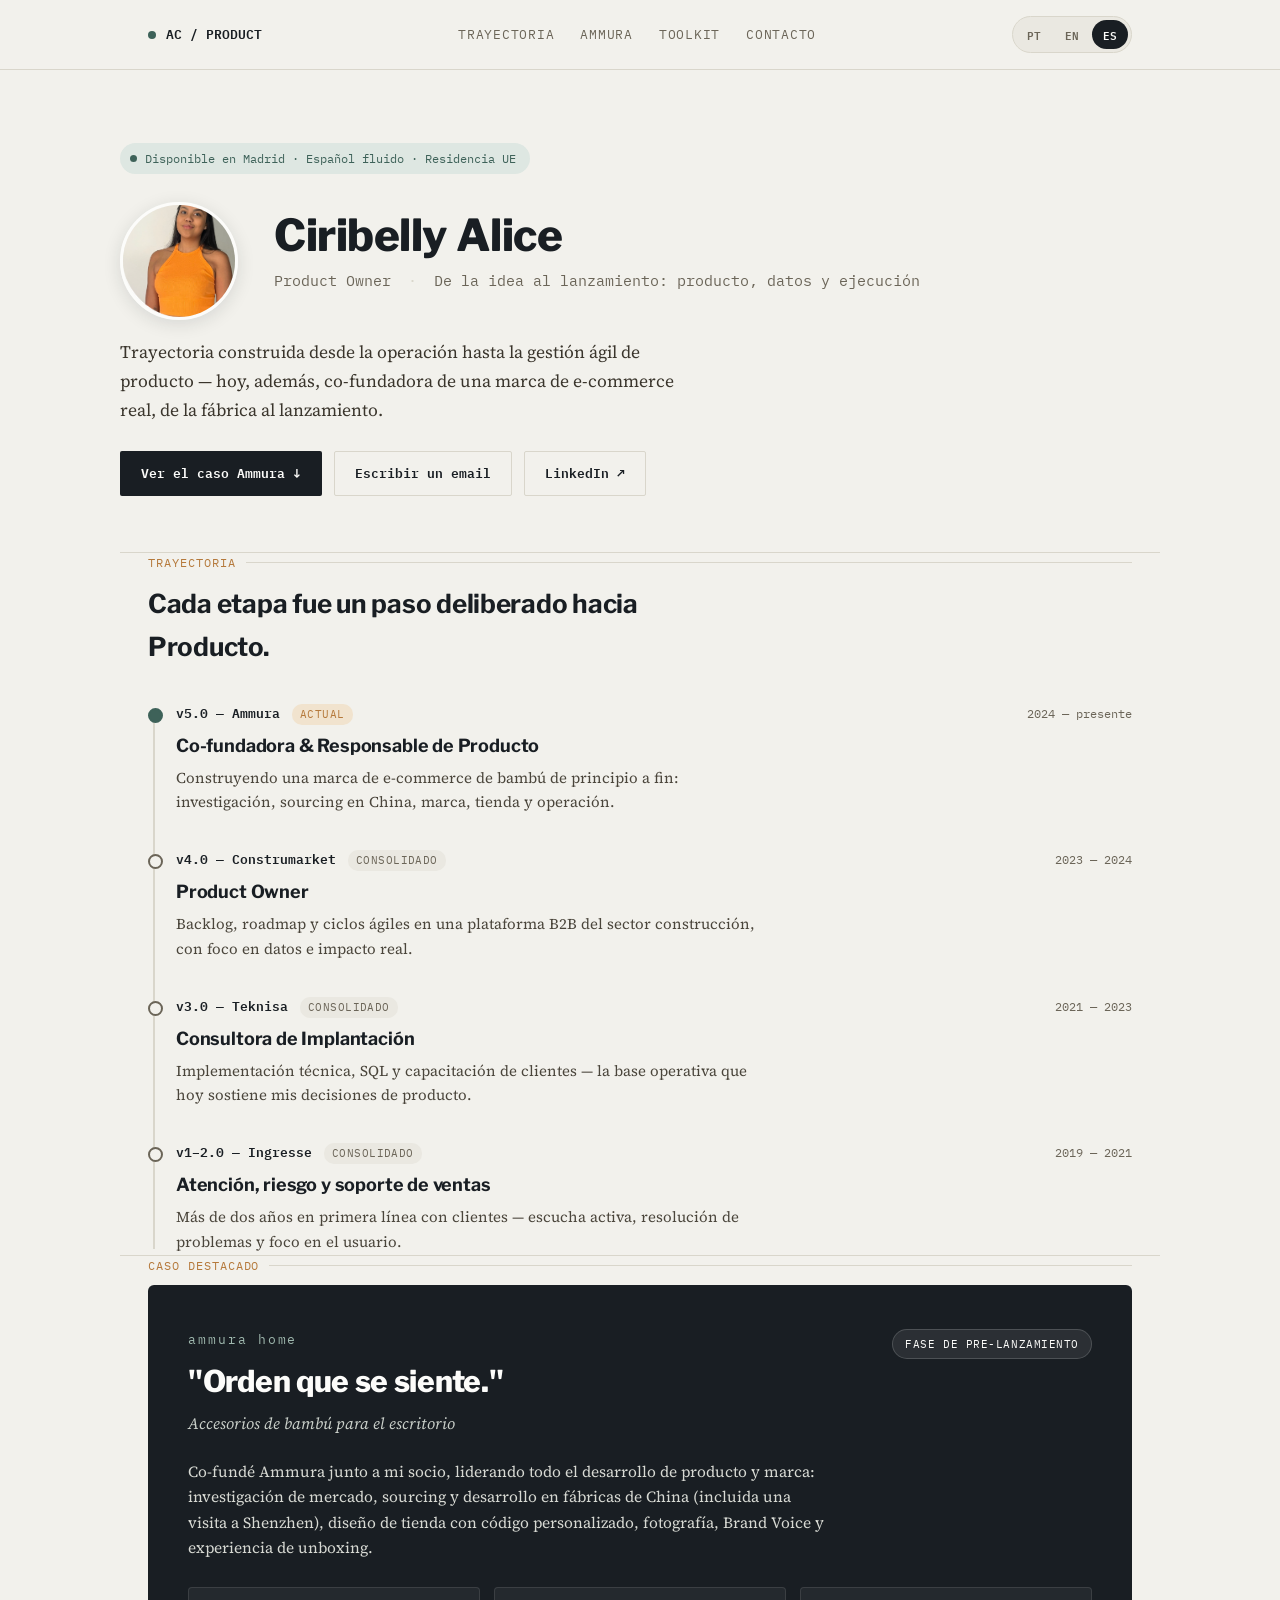
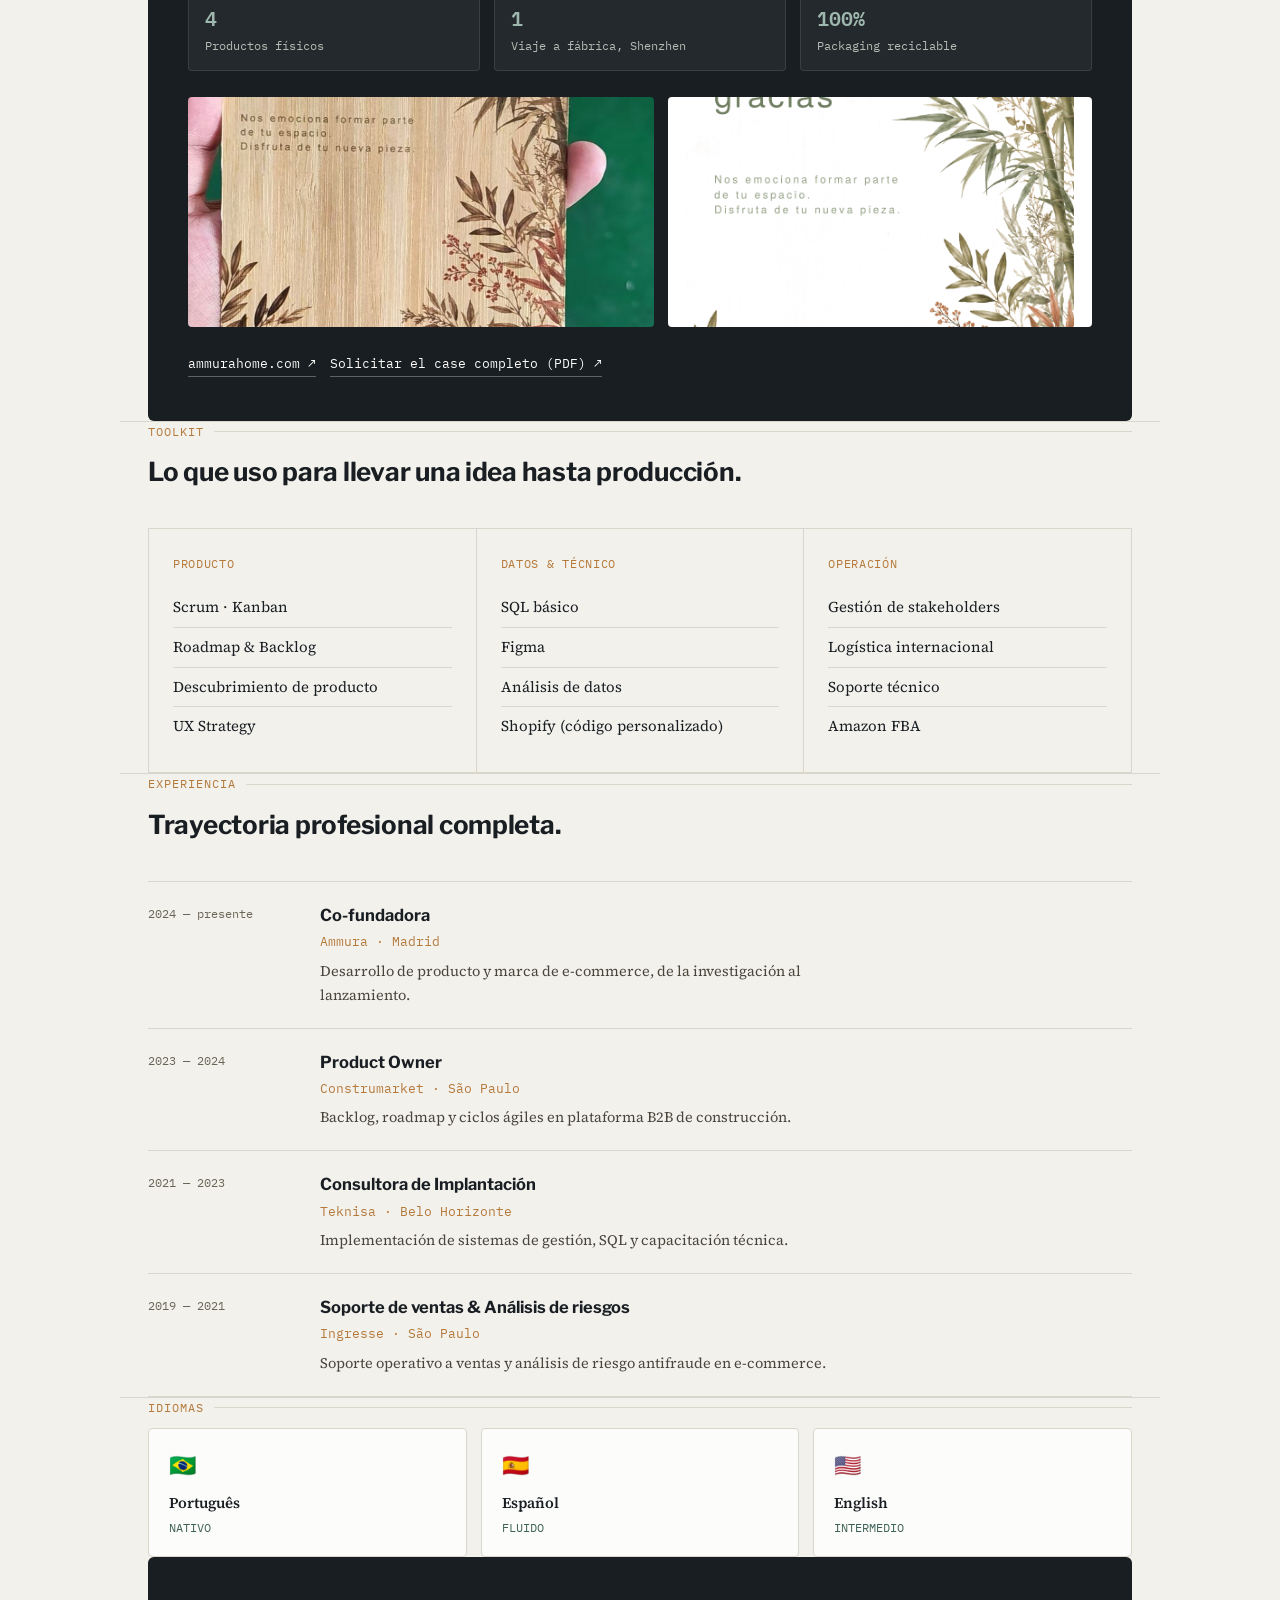
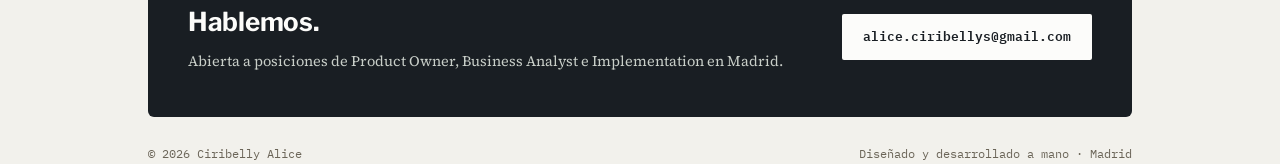
==== index.html @ f71bf77e "Add files via upload" ====
<!DOCTYPE html>
<html lang="pt">
<head>
<meta charset="UTF-8">
<meta name="viewport" content="width=device-width, initial-scale=1.0">
<title>Ciribelly Alice — Product</title>
<link rel="preconnect" href="https://fonts.googleapis.com">
<link href="https://fonts.googleapis.com/css2?family=Libre+Franklin:wght@400;500;600;700;800&family=Source+Serif+4:opsz,wght@8..60,400;8..60,500;8..60,600&family=IBM+Plex+Mono:wght@400;500;600&display=swap" rel="stylesheet">
<style>
  :root{
    --ink:#191E23;
    --paper:#F2F1EC;
    --paper-2:#EAE8E1;
    --line:#D9D6CB;
    --accent:#3E6259;
    --accent-light:#DEE7E2;
    --warm:#B5793B;
    --warm-light:#F1E3CE;
    --muted:#6B6558;
    --white:#FCFCFA;
    --radius:2px;
  }
  *{box-sizing:border-box;}
  html{scroll-behavior:smooth;}
  @media (prefers-reduced-motion: reduce){
    html{scroll-behavior:auto;}
    *{animation-duration:0.01ms !important; transition-duration:0.01ms !important;}
  }
  body{
    margin:0;
    background:var(--paper);
    color:var(--ink);
    font-family:'Source Serif 4', serif;
    font-size:17px;
    line-height:1.65;
    -webkit-font-smoothing:antialiased;
  }
  h1,h2,h3,.display{
    font-family:'Libre Franklin', sans-serif;
    letter-spacing:-0.01em;
    margin:0;
  }
  .mono{
    font-family:'IBM Plex Mono', monospace;
    letter-spacing:0.02em;
  }
  a{color:inherit;}
  :focus-visible{outline:2px solid var(--accent); outline-offset:3px;}
  .wrap{max-width:1040px; margin:0 auto; padding:0 28px;}
  @media (max-width:640px){ .wrap{padding:0 20px;} }

  /* ===== NAV ===== */
  nav{
    position:sticky; top:0; z-index:50;
    background:rgba(242,241,236,0.92);
    backdrop-filter:blur(6px);
    border-bottom:1px solid var(--line);
  }
  .nav-inner{
    display:flex; align-items:center; justify-content:space-between;
    padding:16px 28px; max-width:1040px; margin:0 auto;
  }
  .logo-mark{
    display:flex; align-items:center; gap:10px;
    font-family:'IBM Plex Mono'; font-size:13px; font-weight:600;
  }
  .logo-mark .dot{width:8px; height:8px; border-radius:50%; background:var(--accent);}
  .nav-links{display:flex; gap:26px; align-items:center;}
  .nav-links a{
    font-family:'IBM Plex Mono'; font-size:12.5px; text-decoration:none;
    color:var(--muted); text-transform:uppercase; letter-spacing:0.06em;
    padding:4px 0; border-bottom:1px solid transparent;
  }
  .nav-links a:hover{color:var(--ink); border-color:var(--accent);}
  .lang-switch{display:flex; gap:2px; background:var(--paper-2); border:1px solid var(--line); border-radius:20px; padding:3px;}
  .lang-switch button{
    font-family:'IBM Plex Mono'; font-size:11px; font-weight:600;
    border:none; background:transparent; color:var(--muted);
    padding:5px 11px; border-radius:16px; cursor:pointer;
  }
  .lang-switch button.active{background:var(--ink); color:var(--white);}
  .mobile-nav-toggle{display:none;}
  @media (max-width:760px){
    .nav-links{display:none;}
    .mobile-nav-toggle{display:block; background:none; border:none; font-family:'IBM Plex Mono'; font-size:12px;}
  }

  /* ===== HERO ===== */
  .hero{padding:72px 0 56px;}
  .status-bar{
    display:inline-flex; align-items:center; gap:8px;
    font-family:'IBM Plex Mono'; font-size:12px; color:var(--accent);
    background:var(--accent-light); border-radius:20px; padding:6px 14px 6px 10px;
    margin-bottom:28px;
  }
  .status-bar .pulse{
    width:7px; height:7px; border-radius:50%; background:var(--accent);
    box-shadow:0 0 0 0 rgba(62,98,89,0.5); animation:pulse 2s infinite;
  }
  @keyframes pulse{
    0%{box-shadow:0 0 0 0 rgba(62,98,89,0.4);}
    70%{box-shadow:0 0 0 8px rgba(62,98,89,0);}
    100%{box-shadow:0 0 0 0 rgba(62,98,89,0);}
  }
  .hero-grid{display:grid; grid-template-columns:auto 1fr; gap:36px; align-items:center;}
  @media (max-width:640px){ .hero-grid{grid-template-columns:1fr; text-align:left;} }
  .avatar{
    width:118px; height:118px; border-radius:50%; object-fit:cover;
    border:3px solid var(--white); box-shadow:0 4px 18px rgba(25,30,35,0.12);
  }
  .hero h1{font-size:44px; font-weight:800; line-height:1.05; margin-bottom:10px;}
  @media (max-width:640px){ .hero h1{font-size:34px;} }
  .hero .role{
    font-family:'IBM Plex Mono'; font-size:14.5px; color:var(--muted); margin-bottom:18px;
  }
  .hero .role .sep{color:var(--line); margin:0 8px;}
  .hero p.lede{max-width:560px; font-size:17.5px; color:#3a352c; margin-bottom:26px;}
  .cta-row{display:flex; gap:12px; flex-wrap:wrap;}
  .btn{
    font-family:'IBM Plex Mono'; font-size:13px; font-weight:600;
    padding:11px 20px; border-radius:2px; text-decoration:none;
    display:inline-flex; align-items:center; gap:8px; cursor:pointer; border:1px solid transparent;
  }
  .btn-primary{background:var(--ink); color:var(--white);}
  .btn-primary:hover{background:var(--accent);}
  .btn-ghost{border-color:var(--line); color:var(--ink); background:transparent;}
  .btn-ghost:hover{border-color:var(--ink);}

  /* ===== SECTION HEADERS ===== */
  section{padding:64px 0; border-top:1px solid var(--line);}
  .section-eyebrow{
    font-family:'IBM Plex Mono'; font-size:12px; color:var(--warm);
    text-transform:uppercase; letter-spacing:0.08em; margin-bottom:10px;
    display:flex; align-items:center; gap:10px;
  }
  .section-eyebrow::after{content:''; flex:1; height:1px; background:var(--line);}
  section h2{font-size:26px; font-weight:700; margin-bottom:34px; max-width:600px;}

  /* ===== JOURNEY / CHANGELOG ===== */
  .changelog{position:relative; padding-left:28px;}
  .changelog::before{
    content:''; position:absolute; left:5px; top:6px; bottom:6px; width:1.5px;
    background:linear-gradient(var(--line), var(--line));
  }
  .release{position:relative; padding-bottom:34px;}
  .release:last-child{padding-bottom:0;}
  .release::before{
    content:''; position:absolute; left:-28px; top:5px; width:11px; height:11px;
    border-radius:50%; background:var(--paper); border:2px solid var(--muted);
  }
  .release.is-current::before{border-color:var(--accent); background:var(--accent);}
  .release-top{display:flex; align-items:baseline; gap:12px; flex-wrap:wrap; margin-bottom:6px;}
  .version{font-family:'IBM Plex Mono'; font-weight:600; font-size:13px; color:var(--ink);}
  .tag{
    font-family:'IBM Plex Mono'; font-size:10.5px; text-transform:uppercase; letter-spacing:0.04em;
    padding:2px 8px; border-radius:10px; background:var(--paper-2); color:var(--muted);
  }
  .tag.now{background:var(--warm-light); color:var(--warm);}
  .release-date{font-family:'IBM Plex Mono'; font-size:11.5px; color:var(--muted); margin-left:auto;}
  .release h3{font-size:18px; font-weight:700; margin-bottom:5px;}
  .release p{font-size:15px; color:#4a453b; margin:0; max-width:600px;}

  /* ===== AMMURA FEATURE ===== */
  .ammura-card{
    background:var(--ink); color:var(--white); border-radius:6px; padding:44px 40px; position:relative; overflow:hidden;
  }
  @media (max-width:640px){ .ammura-card{padding:32px 22px;} }
  .ammura-top{display:flex; justify-content:space-between; align-items:flex-start; gap:20px; margin-bottom:22px; flex-wrap:wrap;}
  .ammura-wordmark{font-family:'IBM Plex Mono'; font-size:13px; letter-spacing:0.15em; text-transform:lowercase; color:#9FB8AE;}
  .ammura-card h3{font-size:30px; font-weight:800; margin:6px 0 4px;}
  .ammura-tagline{font-style:italic; font-family:'Source Serif 4'; color:#C9CFC9; font-size:16px;}
  .ammura-status{
    font-family:'IBM Plex Mono'; font-size:11px; text-transform:uppercase; letter-spacing:0.05em;
    background:rgba(255,255,255,0.08); border:1px solid rgba(255,255,255,0.16);
    padding:5px 12px; border-radius:16px; white-space:nowrap;
  }
  .ammura-body p{color:#D7D9D3; font-size:15.5px; max-width:640px;}
  .ammura-stats{display:grid; grid-template-columns:repeat(3,1fr); gap:14px; margin:26px 0;}
  @media (max-width:640px){ .ammura-stats{grid-template-columns:1fr 1fr;} }
  .ammura-stat{background:rgba(255,255,255,0.05); border:1px solid rgba(255,255,255,0.1); border-radius:4px; padding:14px 16px;}
  .ammura-stat .num{font-family:'IBM Plex Mono'; font-size:20px; font-weight:600; color:#9FB8AE;}
  .ammura-stat .label{font-size:11.5px; color:#B7BAB2; margin-top:2px; font-family:'IBM Plex Mono';}
  .ammura-media{display:grid; grid-template-columns:1.1fr 1fr; gap:14px; margin:26px 0;}
  @media (max-width:640px){ .ammura-media{grid-template-columns:1fr;} }
  .ammura-media img{width:100%; height:100%; object-fit:cover; border-radius:4px; display:block; max-height:230px;}
  .ammura-links{display:flex; gap:14px; flex-wrap:wrap; margin-top:8px;}
  .ammura-links a{
    font-family:'IBM Plex Mono'; font-size:12.5px; color:var(--white); text-decoration:none;
    border-bottom:1px solid rgba(255,255,255,0.3); padding-bottom:2px;
  }
  .ammura-links a:hover{border-color:var(--white);}

  /* ===== TOOLKIT ===== */
  .toolkit-grid{display:grid; grid-template-columns:repeat(3,1fr); gap:1px; background:var(--line); border:1px solid var(--line);}
  @media (max-width:760px){ .toolkit-grid{grid-template-columns:1fr;} }
  .toolkit-col{background:var(--paper); padding:26px 24px;}
  .toolkit-col .cat{font-family:'IBM Plex Mono'; font-size:11.5px; color:var(--warm); text-transform:uppercase; letter-spacing:0.06em; margin-bottom:14px;}
  .toolkit-col ul{list-style:none; padding:0; margin:0;}
  .toolkit-col li{font-size:15px; padding:7px 0; border-top:1px solid var(--line);}
  .toolkit-col li:first-child{border-top:none;}

  /* ===== LANGUAGES ===== */
  .lang-grid{display:flex; gap:14px; flex-wrap:wrap;}
  .lang-item{
    flex:1; min-width:150px; background:var(--white); border:1px solid var(--line); border-radius:4px; padding:18px 20px;
  }
  .lang-item .flag{font-size:22px; margin-bottom:8px;}
  .lang-item .name{font-weight:600; font-size:15px;}
  .lang-item .level{font-family:'IBM Plex Mono'; font-size:11.5px; color:var(--accent); text-transform:uppercase; margin-top:3px;}

  /* ===== EXPERIENCE ===== */
  .exp-item{padding:20px 0; border-top:1px solid var(--line); display:grid; grid-template-columns:150px 1fr; gap:22px;}
  @media (max-width:640px){ .exp-item{grid-template-columns:1fr; gap:6px;} }
  .exp-item:last-child{border-bottom:1px solid var(--line);}
  .exp-date{font-family:'IBM Plex Mono'; font-size:12px; color:var(--muted); padding-top:2px;}
  .exp-role{font-weight:700; font-size:16.5px; margin-bottom:2px; font-family:'Libre Franklin';}
  .exp-company{font-family:'IBM Plex Mono'; font-size:12.5px; color:var(--warm); margin-bottom:8px;}
  .exp-desc{font-size:14.5px; color:#4a453b; max-width:560px;}

  /* ===== CONTACT / FOOTER ===== */
  footer{padding:60px 0 40px;}
  .contact-box{
    background:var(--ink); color:var(--white); border-radius:6px; padding:44px 40px;
    display:flex; justify-content:space-between; align-items:center; gap:24px; flex-wrap:wrap;
  }
  .contact-box h2{color:var(--white); font-size:26px; margin-bottom:6px;}
  .contact-box p{color:#C9CFC9; font-size:14.5px; margin:0;}
  .footer-bottom{
    display:flex; justify-content:space-between; margin-top:28px; flex-wrap:wrap; gap:10px;
    font-family:'IBM Plex Mono'; font-size:11.5px; color:var(--muted);
  }

  [data-lang-content]{display:none;}
  [data-lang-content].active{display:block;}
  span[data-lang-content].active{display:inline;}
</style>
</head>
<body>

<nav>
  <div class="nav-inner">
    <div class="logo-mark"><span class="dot"></span> AC / PRODUCT</div>
    <div class="nav-links">
      <a href="#journey" data-lang-content-group data-key="nav_journey">Trayectoria</a>
      <a href="#ammura" data-lang-content-group data-key="nav_ammura">Ammura</a>
      <a href="#toolkit" data-lang-content-group data-key="nav_toolkit">Toolkit</a>
      <a href="#contact" data-lang-content-group data-key="nav_contact">Contacto</a>
    </div>
    <div class="lang-switch">
      <button data-lang="pt">PT</button>
      <button data-lang="en">EN</button>
      <button data-lang="es" class="active">ES</button>
    </div>
  </div>
</nav>

<header class="hero wrap">
  <div class="status-bar"><span class="pulse"></span> <span data-lang-content-group data-key="status">Disponible en Madrid · Español fluido · Residencia UE</span></div>
  <div class="hero-grid">
    <img class="avatar" src="assets/avatar.png" alt="Ciribelly Alice">
    <div>
      <h1>Ciribelly Alice</h1>
      <div class="role">
        <span data-lang-content-group data-key="role">Product Owner</span>
        <span class="sep">·</span>
        <span data-lang-content-group data-key="role2">De la idea al lanzamiento: producto, datos y ejecución</span>
      </div>
    </div>
  </div>
  <p class="lede" data-lang-content-group data-key="lede">
    Trayectoria construida desde la operación hasta la gestión ágil de producto — hoy, además, co-fundadora de una marca de e-commerce real, de la fábrica al lanzamiento.
  </p>
  <div class="cta-row">
    <a href="#ammura" class="btn btn-primary" data-lang-content-group data-key="cta1">Ver el caso Ammura ↓</a>
    <a href="mailto:alice.ciribellys@gmail.com" class="btn btn-ghost" data-lang-content-group data-key="cta2">Escribir un email</a>
    <a href="https://www.linkedin.com/in/ciribelly-alice/" target="_blank" class="btn btn-ghost">LinkedIn ↗</a>
  </div>
</header>

<section id="journey" class="wrap">
  <div class="section-eyebrow" data-lang-content-group data-key="ev_journey">Trayectoria</div>
  <h2 data-lang-content-group data-key="journey_h2">Cada etapa fue un paso deliberado hacia Producto.</h2>

  <div class="changelog">

    <div class="release is-current">
      <div class="release-top">
        <span class="version">v5.0 — Ammura</span>
        <span class="tag now" data-lang-content-group data-key="tag_now">Actual</span>
        <span class="release-date">2024 — <span data-lang-content-group data-key="present">presente</span></span>
      </div>
      <h3 data-lang-content-group data-key="j5_title">Co-fundadora &amp; Responsable de Producto</h3>
      <p data-lang-content-group data-key="j5_desc">Construyendo una marca de e-commerce de bambú de principio a fin: investigación, sourcing en China, marca, tienda y operación.</p>
    </div>

    <div class="release">
      <div class="release-top">
        <span class="version">v4.0 — Construmarket</span>
        <span class="tag" data-lang-content-group data-key="tag_shipped">Consolidado</span>
        <span class="release-date">2023 — 2024</span>
      </div>
      <h3 data-lang-content-group data-key="j4_title">Product Owner</h3>
      <p data-lang-content-group data-key="j4_desc">Backlog, roadmap y ciclos ágiles en una plataforma B2B del sector construcción, con foco en datos e impacto real.</p>
    </div>

    <div class="release">
      <div class="release-top">
        <span class="version">v3.0 — Teknisa</span>
        <span class="tag" data-lang-content-group data-key="tag_shipped">Consolidado</span>
        <span class="release-date">2021 — 2023</span>
      </div>
      <h3 data-lang-content-group data-key="j3_title">Consultora de Implantación</h3>
      <p data-lang-content-group data-key="j3_desc">Implementación técnica, SQL y capacitación de clientes — la base operativa que hoy sostiene mis decisiones de producto.</p>
    </div>

    <div class="release">
      <div class="release-top">
        <span class="version">v1–2.0 — Ingresse</span>
        <span class="tag" data-lang-content-group data-key="tag_shipped">Consolidado</span>
        <span class="release-date">2019 — 2021</span>
      </div>
      <h3 data-lang-content-group data-key="j1_title">Atención, riesgo y soporte de ventas</h3>
      <p data-lang-content-group data-key="j1_desc">Más de dos años en primera línea con clientes — escucha activa, resolución de problemas y foco en el usuario.</p>
    </div>

  </div>
</section>

<section id="ammura" class="wrap">
  <div class="section-eyebrow" data-lang-content-group data-key="ev_case">Caso destacado</div>
  <div class="ammura-card">
    <div class="ammura-top">
      <div>
        <div class="ammura-wordmark">ammura home</div>
        <h3>"Orden que se siente."</h3>
        <div class="ammura-tagline" data-lang-content-group data-key="am_tagline">Accesorios de bambú para el escritorio</div>
      </div>
      <div class="ammura-status" data-lang-content-group data-key="am_status">Fase de pre-lanzamiento</div>
    </div>
    <div class="ammura-body">
      <p data-lang-content-group data-key="am_p1">Co-fundé Ammura junto a mi socio, liderando todo el desarrollo de producto y marca: investigación de mercado, sourcing y desarrollo en fábricas de China (incluida una visita a Shenzhen), diseño de tienda con código personalizado, fotografía, Brand Voice y experiencia de unboxing.</p>
    </div>
    <div class="ammura-stats">
      <div class="ammura-stat"><div class="num">4</div><div class="label" data-lang-content-group data-key="am_stat1">Productos físicos</div></div>
      <div class="ammura-stat"><div class="num">1</div><div class="label" data-lang-content-group data-key="am_stat2">Viaje a fábrica, Shenzhen</div></div>
      <div class="ammura-stat"><div class="num">100%</div><div class="label" data-lang-content-group data-key="am_stat3">Packaging reciclable</div></div>
    </div>
    <div class="ammura-media">
      <img src="assets/cartao-mao.png" alt="Cartón de agradecimiento Ammura en producción">
      <img src="assets/cartao-1.png" alt="Diseño del cartón de agradecimiento Ammura">
    </div>
    <div class="ammura-links">
      <a href="https://ammurahome.com" target="_blank" data-lang-content-group data-key="am_link1">ammurahome.com ↗</a>
      <a href="#contact" data-lang-content-group data-key="am_link2">Solicitar el case completo (PDF) ↗</a>
    </div>
  </div>
</section>

<section id="toolkit" class="wrap">
  <div class="section-eyebrow" data-lang-content-group data-key="ev_toolkit">Toolkit</div>
  <h2 data-lang-content-group data-key="toolkit_h2">Lo que uso para llevar una idea hasta producción.</h2>
  <div class="toolkit-grid">
    <div class="toolkit-col">
      <div class="cat" data-lang-content-group data-key="tk_cat1">Producto</div>
      <ul>
        <li>Scrum · Kanban</li>
        <li data-lang-content-group data-key="tk1_2">Roadmap &amp; Backlog</li>
        <li data-lang-content-group data-key="tk1_3">Descubrimiento de producto</li>
        <li>UX Strategy</li>
      </ul>
    </div>
    <div class="toolkit-col">
      <div class="cat" data-lang-content-group data-key="tk_cat2">Datos &amp; Técnico</div>
      <ul>
        <li>SQL básico</li>
        <li>Figma</li>
        <li data-lang-content-group data-key="tk2_2">Análisis de datos</li>
        <li>Shopify (código personalizado)</li>
      </ul>
    </div>
    <div class="toolkit-col">
      <div class="cat" data-lang-content-group data-key="tk_cat3">Operación</div>
      <ul>
        <li data-lang-content-group data-key="tk3_1">Gestión de stakeholders</li>
        <li data-lang-content-group data-key="tk3_2">Logística internacional</li>
        <li data-lang-content-group data-key="tk3_3">Soporte técnico</li>
        <li>Amazon FBA</li>
      </ul>
    </div>
  </div>
</section>

<section id="experience" class="wrap">
  <div class="section-eyebrow" data-lang-content-group data-key="ev_exp">Experiencia</div>
  <h2 data-lang-content-group data-key="exp_h2">Trayectoria profesional completa.</h2>

  <div class="exp-item">
    <div class="exp-date">2024 — <span data-lang-content-group data-key="present2">presente</span></div>
    <div>
      <div class="exp-role" data-lang-content-group data-key="e1_role">Co-fundadora</div>
      <div class="exp-company">Ammura · Madrid</div>
      <div class="exp-desc" data-lang-content-group data-key="e1_desc">Desarrollo de producto y marca de e-commerce, de la investigación al lanzamiento.</div>
    </div>
  </div>
  <div class="exp-item">
    <div class="exp-date">2023 — 2024</div>
    <div>
      <div class="exp-role">Product Owner</div>
      <div class="exp-company">Construmarket · São Paulo</div>
      <div class="exp-desc" data-lang-content-group data-key="e2_desc">Backlog, roadmap y ciclos ágiles en plataforma B2B de construcción.</div>
    </div>
  </div>
  <div class="exp-item">
    <div class="exp-date">2021 — 2023</div>
    <div>
      <div class="exp-role" data-lang-content-group data-key="e3_role">Consultora de Implantación</div>
      <div class="exp-company">Teknisa · Belo Horizonte</div>
      <div class="exp-desc" data-lang-content-group data-key="e3_desc">Implementación de sistemas de gestión, SQL y capacitación técnica.</div>
    </div>
  </div>
  <div class="exp-item">
    <div class="exp-date">2019 — 2021</div>
    <div>
      <div class="exp-role" data-lang-content-group data-key="e4_role">Soporte de ventas &amp; Análisis de riesgos</div>
      <div class="exp-company">Ingresse · São Paulo</div>
      <div class="exp-desc" data-lang-content-group data-key="e4_desc">Soporte operativo a ventas y análisis de riesgo antifraude en e-commerce.</div>
    </div>
  </div>
</section>

<section id="languages" class="wrap">
  <div class="section-eyebrow" data-lang-content-group data-key="ev_lang">Idiomas</div>
  <div class="lang-grid">
    <div class="lang-item">
      <div class="flag">🇧🇷</div>
      <div class="name">Português</div>
      <div class="level" data-lang-content-group data-key="lv_native">Nativo</div>
    </div>
    <div class="lang-item">
      <div class="flag">🇪🇸</div>
      <div class="name">Español</div>
      <div class="level" data-lang-content-group data-key="lv_fluent">Fluido</div>
    </div>
    <div class="lang-item">
      <div class="flag">🇺🇸</div>
      <div class="name">English</div>
      <div class="level" data-lang-content-group data-key="lv_inter">Intermedio</div>
    </div>
  </div>
</section>

<footer class="wrap" id="contact">
  <div class="contact-box">
    <div>
      <h2 data-lang-content-group data-key="contact_h2">Hablemos.</h2>
      <p data-lang-content-group data-key="contact_p">Abierta a posiciones de Product Owner, Business Analyst e Implementation en Madrid.</p>
    </div>
    <a href="mailto:alice.ciribellys@gmail.com" class="btn btn-primary" style="background:var(--white); color:var(--ink);">alice.ciribellys@gmail.com</a>
  </div>
  <div class="footer-bottom">
    <span>© 2026 Ciribelly Alice</span>
    <span data-lang-content-group data-key="footer_made">Diseñado y desarrollado a mano · Madrid</span>
  </div>
</footer>

<script>
const dict = {
  es: {
    nav_journey:"Trayectoria", nav_ammura:"Ammura", nav_toolkit:"Toolkit", nav_contact:"Contacto",
    status:"Disponible en Madrid · Español fluido · Residencia UE",
    role:"Product Owner", role2:"De la idea al lanzamiento: producto, datos y ejecución",
    lede:"Trayectoria construida desde la operación hasta la gestión ágil de producto — hoy, además, co-fundadora de una marca de e-commerce real, de la fábrica al lanzamiento.",
    cta1:"Ver el caso Ammura ↓", cta2:"Escribir un email",
    ev_journey:"Trayectoria", journey_h2:"Cada etapa fue un paso deliberado hacia Producto.",
    tag_now:"Actual", tag_shipped:"Consolidado", present:"presente", present2:"presente",
    j5_title:"Co-fundadora & Responsable de Producto", j5_desc:"Construyendo una marca de e-commerce de bambú de principio a fin: investigación, sourcing en China, marca, tienda y operación.",
    j4_title:"Product Owner", j4_desc:"Backlog, roadmap y ciclos ágiles en una plataforma B2B del sector construcción, con foco en datos e impacto real.",
    j3_title:"Consultora de Implantación", j3_desc:"Implementación técnica, SQL y capacitación de clientes — la base operativa que hoy sostiene mis decisiones de producto.",
    j1_title:"Atención, riesgo y soporte de ventas", j1_desc:"Más de dos años en primera línea con clientes — escucha activa, resolución de problemas y foco en el usuario.",
    ev_case:"Caso destacado", am_tagline:"Accesorios de bambú para el escritorio", am_status:"Fase de pre-lanzamiento",
    am_p1:"Co-fundé Ammura junto a mi socio, liderando todo el desarrollo de producto y marca: investigación de mercado, sourcing y desarrollo en fábricas de China (incluida una visita a Shenzhen), diseño de tienda con código personalizado, fotografía, Brand Voice y experiencia de unboxing.",
    am_stat1:"Productos físicos", am_stat2:"Viaje a fábrica, Shenzhen", am_stat3:"Packaging reciclable",
    am_link1:"ammurahome.com ↗", am_link2:"Solicitar el case completo (PDF) ↗",
    ev_toolkit:"Toolkit", toolkit_h2:"Lo que uso para llevar una idea hasta producción.",
    tk_cat1:"Producto", tk1_2:"Roadmap & Backlog", tk1_3:"Descubrimiento de producto",
    tk_cat2:"Datos & Técnico", tk2_2:"Análisis de datos",
    tk_cat3:"Operación", tk3_1:"Gestión de stakeholders", tk3_2:"Logística internacional", tk3_3:"Soporte técnico",
    ev_exp:"Experiencia", exp_h2:"Trayectoria profesional completa.",
    e1_role:"Co-fundadora", e1_desc:"Desarrollo de producto y marca de e-commerce, de la investigación al lanzamiento.",
    e2_desc:"Backlog, roadmap y ciclos ágiles en plataforma B2B de construcción.",
    e3_role:"Consultora de Implantación", e3_desc:"Implementación de sistemas de gestión, SQL y capacitación técnica.",
    e4_role:"Soporte de ventas & Análisis de riesgos", e4_desc:"Soporte operativo a ventas y análisis de riesgo antifraude en e-commerce.",
    ev_lang:"Idiomas", lv_native:"Nativo", lv_fluent:"Fluido", lv_inter:"Intermedio",
    contact_h2:"Hablemos.", contact_p:"Abierta a posiciones de Product Owner, Business Analyst e Implementation en Madrid.",
    footer_made:"Diseñado y desarrollado a mano · Madrid"
  },
  pt: {
    nav_journey:"Trajetória", nav_ammura:"Ammura", nav_toolkit:"Toolkit", nav_contact:"Contato",
    status:"Disponível em Madri · Espanhol fluente · Residência UE",
    role:"Product Owner", role2:"Da ideia ao lançamento: produto, dados e execução",
    lede:"Trajetória construída da operação até a gestão ágil de produto — hoje, também co-fundadora de uma marca de e-commerce real, da fábrica ao lançamento.",
    cta1:"Ver o case Ammura ↓", cta2:"Enviar um email",
    ev_journey:"Trajetória", journey_h2:"Cada etapa foi um passo deliberado rumo a Produto.",
    tag_now:"Atual", tag_shipped:"Consolidado", present:"presente", present2:"presente",
    j5_title:"Co-fundadora & Responsável de Produto", j5_desc:"Construindo uma marca de e-commerce de bambu de ponta a ponta: pesquisa, sourcing na China, marca, loja e operação.",
    j4_title:"Product Owner", j4_desc:"Backlog, roadmap e ciclos ágeis em uma plataforma B2B do setor de construção, com foco em dados e impacto real.",
    j3_title:"Consultora de Implantação", j3_desc:"Implementação técnica, SQL e capacitação de clientes — a base operacional que hoje sustenta minhas decisões de produto.",
    j1_title:"Atendimento, risco e suporte de vendas", j1_desc:"Mais de dois anos na linha de frente com clientes — escuta ativa, resolução de problemas e foco no usuário.",
    ev_case:"Case em destaque", am_tagline:"Acessórios de bambu para o escritório", am_status:"Fase de pré-lançamento",
    am_p1:"Co-fundei a Ammura junto ao meu sócio, liderando todo o desenvolvimento de produto e marca: pesquisa de mercado, sourcing e desenvolvimento em fábricas na China (incluindo uma visita a Shenzhen), design da loja com código personalizado, fotografia, Brand Voice e experiência de unboxing.",
    am_stat1:"Produtos físicos", am_stat2:"Viagem à fábrica, Shenzhen", am_stat3:"Embalagem reciclável",
    am_link1:"ammurahome.com ↗", am_link2:"Solicitar o case completo (PDF) ↗",
    ev_toolkit:"Toolkit", toolkit_h2:"O que eu uso para levar uma ideia até a produção.",
    tk_cat1:"Produto", tk1_2:"Roadmap & Backlog", tk1_3:"Product Discovery",
    tk_cat2:"Dados & Técnico", tk2_2:"Análise de dados",
    tk_cat3:"Operação", tk3_1:"Gestão de stakeholders", tk3_2:"Logística internacional", tk3_3:"Suporte técnico",
    ev_exp:"Experiência", exp_h2:"Trajetória profissional completa.",
    e1_role:"Co-fundadora", e1_desc:"Desenvolvimento de produto e marca de e-commerce, da pesquisa ao lançamento.",
    e2_desc:"Backlog, roadmap e ciclos ágeis em plataforma B2B de construção.",
    e3_role:"Consultora de Implantação", e3_desc:"Implementação de sistemas de gestão, SQL e capacitação técnica.",
    e4_role:"Suporte de vendas & Análise de riscos", e4_desc:"Suporte operacional a vendas e análise de risco antifraude em e-commerce.",
    ev_lang:"Idiomas", lv_native:"Nativo", lv_fluent:"Fluente", lv_inter:"Intermediário",
    contact_h2:"Vamos conversar.", contact_p:"Aberta a posições de Product Owner, Business Analyst e Implementation em Madri.",
    footer_made:"Desenhado e desenvolvido à mão · Madri"
  },
  en: {
    nav_journey:"Journey", nav_ammura:"Ammura", nav_toolkit:"Toolkit", nav_contact:"Contact",
    status:"Based in Madrid · Fluent Spanish · EU residency",
    role:"Product Owner", role2:"From idea to launch: product, data and execution",
    lede:"A path built from operations to agile product management — today, also co-founder of a real e-commerce brand, from the factory to launch.",
    cta1:"See the Ammura case ↓", cta2:"Send an email",
    ev_journey:"Journey", journey_h2:"Every stage was a deliberate step toward Product.",
    tag_now:"Current", tag_shipped:"Shipped", present:"present", present2:"present",
    j5_title:"Co-founder & Product Lead", j5_desc:"Building a bamboo e-commerce brand end-to-end: research, sourcing in China, brand, store and operations.",
    j4_title:"Product Owner", j4_desc:"Backlog, roadmap and agile cycles on a B2B construction platform, focused on data and real impact.",
    j3_title:"Implementation Consultant", j3_desc:"Technical implementation, SQL and client training — the operational base that still shapes my product decisions today.",
    j1_title:"Support, risk & sales support", j1_desc:"Over two years on the front line with customers — active listening, problem solving and user focus.",
    ev_case:"Featured case", am_tagline:"Bamboo accessories for the desk", am_status:"Pre-launch stage",
    am_p1:"I co-founded Ammura with my partner, leading all product and brand development: market research, sourcing and manufacturing in China (including a visit to Shenzhen), custom-coded store design, photography, Brand Voice and unboxing experience.",
    am_stat1:"Physical products", am_stat2:"Factory trip, Shenzhen", am_stat3:"Recyclable packaging",
    am_link1:"ammurahome.com ↗", am_link2:"Request the full case (PDF) ↗",
    ev_toolkit:"Toolkit", toolkit_h2:"What I use to take an idea into production.",
    tk_cat1:"Product", tk1_2:"Roadmap & Backlog", tk1_3:"Product Discovery",
    tk_cat2:"Data & Technical", tk2_2:"Data analysis",
    tk_cat3:"Operations", tk3_1:"Stakeholder management", tk3_2:"International logistics", tk3_3:"Technical support",
    ev_exp:"Experience", exp_h2:"Full professional background.",
    e1_role:"Co-founder", e1_desc:"Product and brand development for an e-commerce label, from research to launch.",
    e2_desc:"Backlog, roadmap and agile cycles on a B2B construction platform.",
    e3_role:"Implementation Consultant", e3_desc:"Management system implementation, SQL and technical training.",
    e4_role:"Sales support & Risk analysis", e4_desc:"Operational sales support and anti-fraud risk analysis in e-commerce.",
    ev_lang:"Languages", lv_native:"Native", lv_fluent:"Fluent", lv_inter:"Intermediate",
    contact_h2:"Let's talk.", contact_p:"Open to Product Owner, Business Analyst and Implementation roles in Madrid.",
    footer_made:"Designed and built by hand · Madrid"
  }
};

function setLang(lang){
  document.documentElement.lang = lang;
  document.querySelectorAll('[data-lang-content-group]').forEach(el=>{
    const key = el.getAttribute('data-key');
    if(dict[lang][key] !== undefined){ el.innerHTML = dict[lang][key]; }
  });
  document.querySelectorAll('.lang-switch button').forEach(b=>{
    b.classList.toggle('active', b.getAttribute('data-lang')===lang);
  });
  localStorage.setItem('ac_lang', lang);
}

document.querySelectorAll('.lang-switch button').forEach(b=>{
  b.addEventListener('click', ()=> setLang(b.getAttribute('data-lang')));
});

setLang('es');
</script>

</body>
</html>
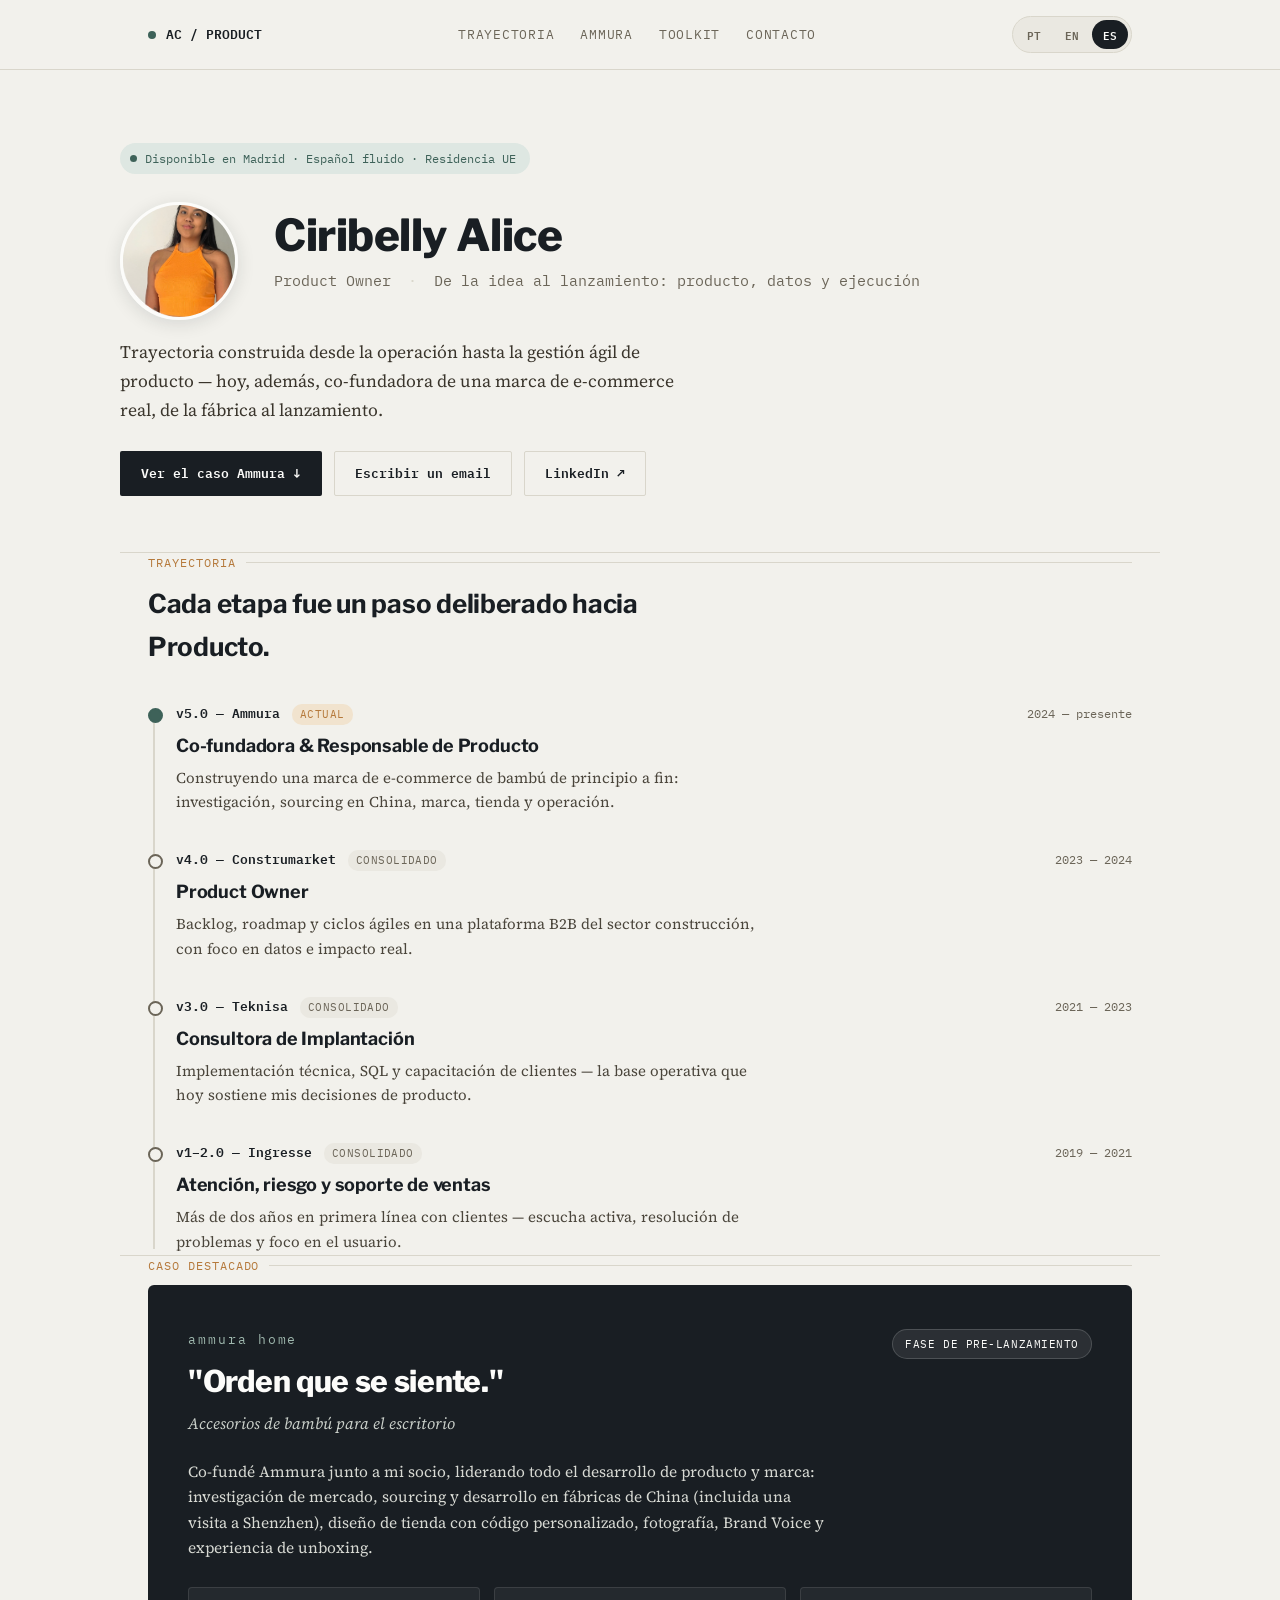
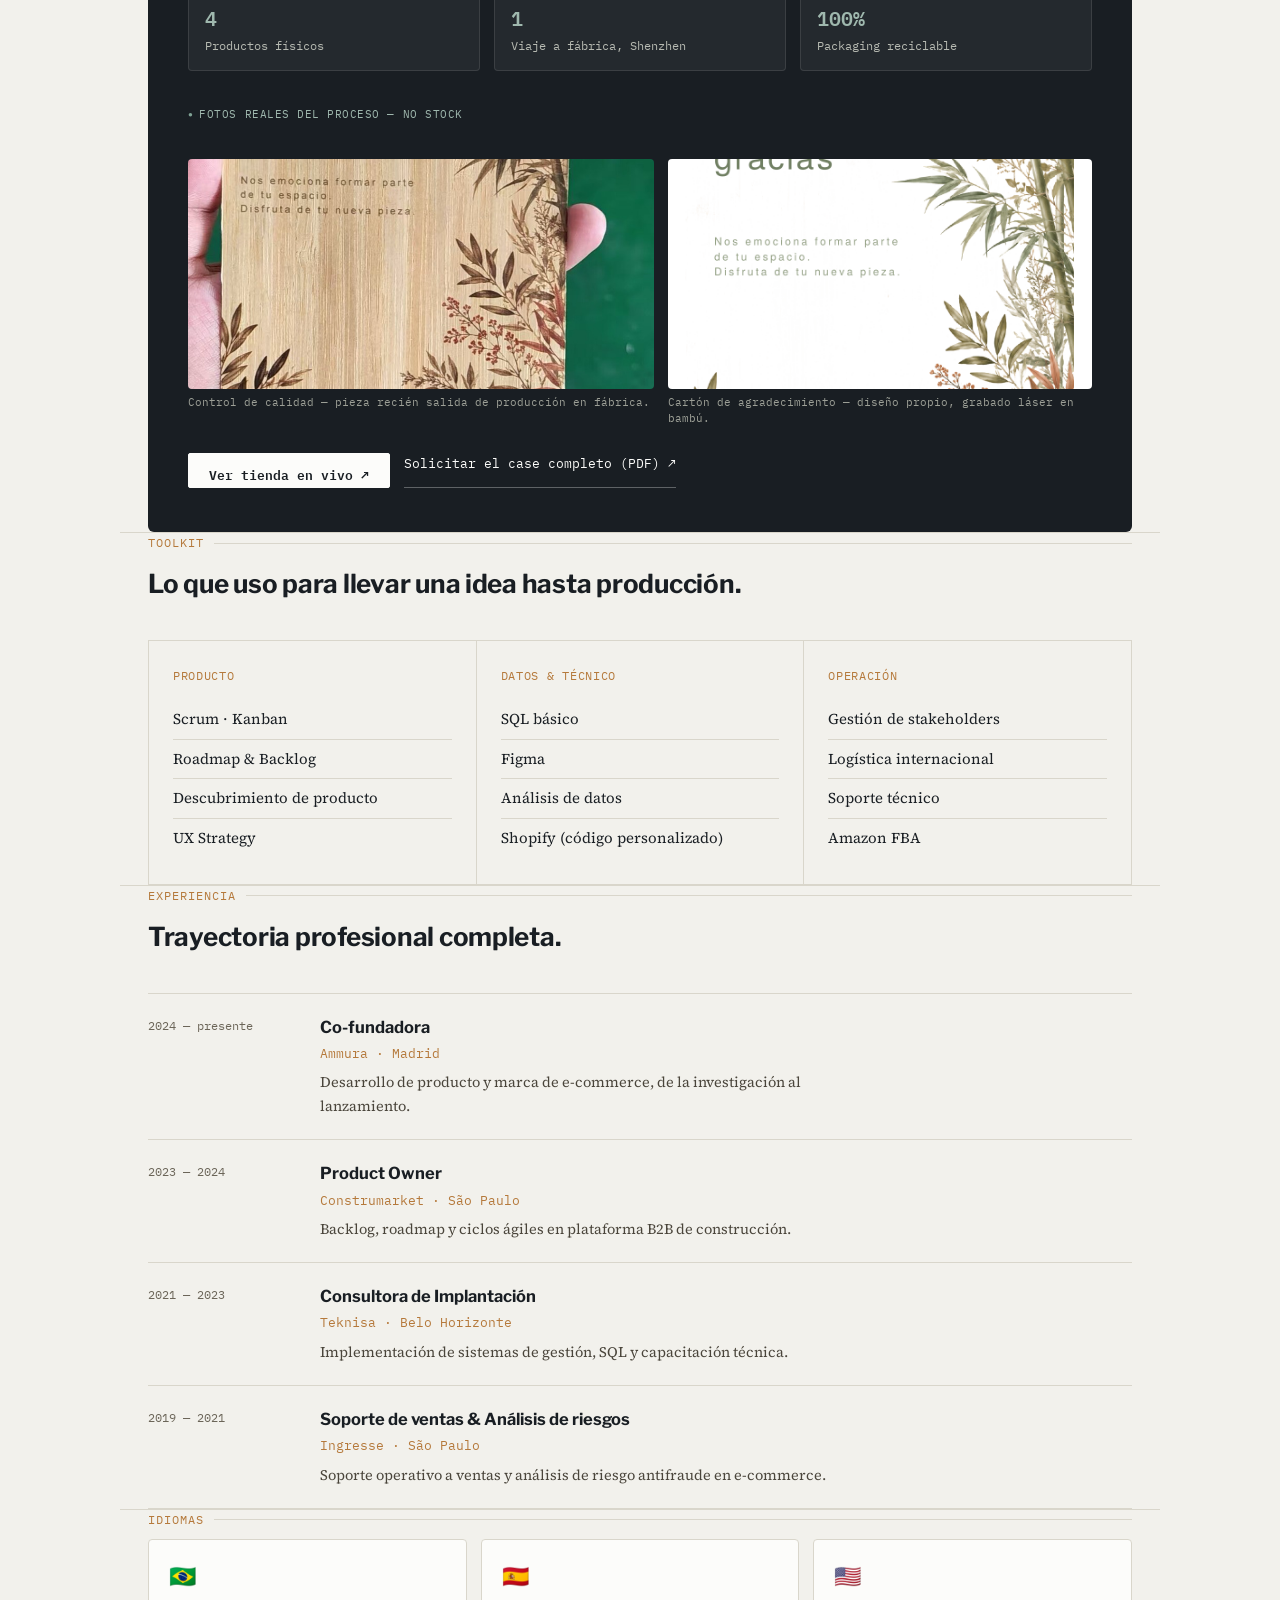
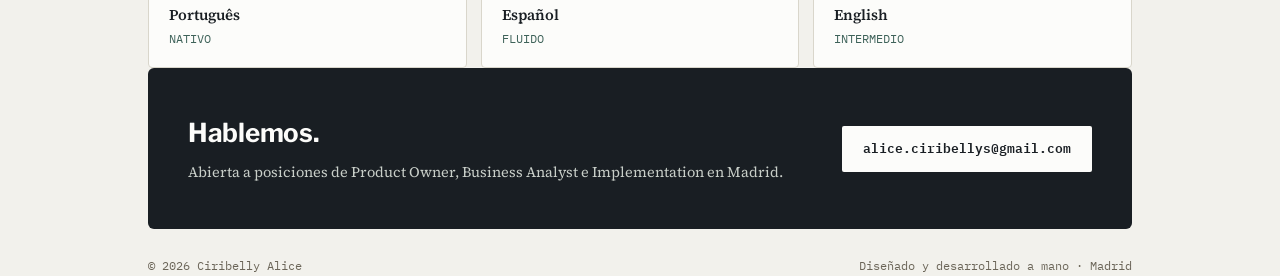
==== commit 15a89aff: "Add files via upload" ====
--- a/index.html
+++ b/index.html
@@ -4,6 +4,12 @@
 <meta charset="UTF-8">
 <meta name="viewport" content="width=device-width, initial-scale=1.0">
 <title>Ciribelly Alice — Product</title>
+<meta name="description" content="Product Owner en Madrid. Trayectoria de la operación a la gestión ágil de producto — co-fundadora de Ammura, marca de e-commerce real construida de principio a fin.">
+<meta property="og:title" content="Ciribelly Alice — Product Owner">
+<meta property="og:description" content="De la idea al lanzamiento: producto, datos y ejecución. Co-fundadora de Ammura.">
+<meta property="og:type" content="website">
+<meta name="twitter:card" content="summary">
+<link rel="icon" href="data:image/svg+xml,%3Csvg xmlns='http://www.w3.org/2000/svg' viewBox='0 0 100 100'%3E%3Crect width='100' height='100' rx='20' fill='%23191E23'/%3E%3Ctext x='50' y='68' font-size='54' font-family='Arial' font-weight='800' fill='%233E6259' text-anchor='middle'%3EA%3C/text%3E%3C/svg%3E">
 <link rel="preconnect" href="https://fonts.googleapis.com">
 <link href="https://fonts.googleapis.com/css2?family=Libre+Franklin:wght@400;500;600;700;800&family=Source+Serif+4:opsz,wght@8..60,400;8..60,500;8..60,600&family=IBM+Plex+Mono:wght@400;500;600&display=swap" rel="stylesheet">
 <style>
@@ -183,6 +189,7 @@
   .ammura-media{display:grid; grid-template-columns:1.1fr 1fr; gap:14px; margin:26px 0;}
   @media (max-width:640px){ .ammura-media{grid-template-columns:1fr;} }
   .ammura-media img{width:100%; height:100%; object-fit:cover; border-radius:4px; display:block; max-height:230px;}
+  .ammura-media > div{display:flex; flex-direction:column;}
   .ammura-links{display:flex; gap:14px; flex-wrap:wrap; margin-top:8px;}
   .ammura-links a{
     font-family:'IBM Plex Mono'; font-size:12.5px; color:var(--white); text-decoration:none;
@@ -233,6 +240,40 @@
   [data-lang-content]{display:none;}
   [data-lang-content].active{display:block;}
   span[data-lang-content].active{display:inline;}
+
+  /* ===== SCROLL REVEAL ===== */
+  .reveal{opacity:0; transform:translateY(18px); transition:opacity 0.6s ease, transform 0.6s ease;}
+  .reveal.in-view{opacity:1; transform:translateY(0);}
+  @media (prefers-reduced-motion: reduce){
+    .reveal{opacity:1; transform:none; transition:none;}
+  }
+
+  /* ===== MICRO-INTERACTIONS ===== */
+  .release{transition:transform 0.25s ease;}
+  .release:hover{transform:translateX(4px);}
+  .ammura-stat{transition:transform 0.2s ease, background 0.2s ease;}
+  .ammura-stat:hover{transform:translateY(-3px); background:rgba(255,255,255,0.09);}
+  .toolkit-col{transition:background 0.2s ease;}
+  .toolkit-col:hover{background:var(--white);}
+  .exp-item{transition:padding-left 0.2s ease;}
+  .exp-item:hover{padding-left:6px;}
+  .lang-item{transition:transform 0.2s ease, box-shadow 0.2s ease;}
+  .lang-item:hover{transform:translateY(-3px); box-shadow:0 6px 18px rgba(25,30,35,0.08);}
+  .btn{transition:transform 0.15s ease, box-shadow 0.15s ease, background 0.15s ease;}
+  .btn:hover{transform:translateY(-2px); box-shadow:0 6px 16px rgba(25,30,35,0.15);}
+  .avatar{transition:transform 0.3s ease;}
+  .avatar:hover{transform:scale(1.04);}
+
+  /* ===== AUTHENTIC BADGE ===== */
+  .authentic-badge{
+    display:inline-flex; align-items:center; gap:6px;
+    font-family:'IBM Plex Mono'; font-size:10.5px; text-transform:uppercase; letter-spacing:0.05em;
+    color:#9FB8AE; margin-bottom:10px;
+  }
+  .authentic-badge::before{content:'●'; font-size:8px; color:#7FA294;}
+  .media-caption{
+    font-family:'IBM Plex Mono'; font-size:10.5px; color:#9C9F96; margin-top:6px; line-height:1.5;
+  }
 </style>
 </head>
 <body>
@@ -277,7 +318,7 @@
   </div>
 </header>
 
-<section id="journey" class="wrap">
+<section id="journey" class="wrap reveal">
   <div class="section-eyebrow" data-lang-content-group data-key="ev_journey">Trayectoria</div>
   <h2 data-lang-content-group data-key="journey_h2">Cada etapa fue un paso deliberado hacia Producto.</h2>
 
@@ -326,7 +367,7 @@
   </div>
 </section>
 
-<section id="ammura" class="wrap">
+<section id="ammura" class="wrap reveal">
   <div class="section-eyebrow" data-lang-content-group data-key="ev_case">Caso destacado</div>
   <div class="ammura-card">
     <div class="ammura-top">
@@ -345,18 +386,25 @@
       <div class="ammura-stat"><div class="num">1</div><div class="label" data-lang-content-group data-key="am_stat2">Viaje a fábrica, Shenzhen</div></div>
       <div class="ammura-stat"><div class="num">100%</div><div class="label" data-lang-content-group data-key="am_stat3">Packaging reciclable</div></div>
     </div>
+    <div class="authentic-badge" data-lang-content-group data-key="am_authentic">Fotos reales del proceso — no stock</div>
     <div class="ammura-media">
-      <img src="assets/cartao-mao.png" alt="Cartón de agradecimiento Ammura en producción">
-      <img src="assets/cartao-1.png" alt="Diseño del cartón de agradecimiento Ammura">
+      <div>
+        <img src="assets/cartao-mao.png" alt="Control de calidad en fábrica, Ammura">
+        <div class="media-caption" data-lang-content-group data-key="am_cap1">Control de calidad — pieza recién salida de producción en fábrica.</div>
+      </div>
+      <div>
+        <img src="assets/cartao-1.png" alt="Diseño del cartón de agradecimiento Ammura">
+        <div class="media-caption" data-lang-content-group data-key="am_cap2">Cartón de agradecimiento — diseño propio, grabado láser en bambú.</div>
+      </div>
     </div>
     <div class="ammura-links">
-      <a href="https://ammurahome.com" target="_blank" data-lang-content-group data-key="am_link1">ammurahome.com ↗</a>
+      <a href="https://ammurahome.com" target="_blank" class="btn btn-primary" style="background:var(--white); color:var(--ink); border-color:var(--white);" data-lang-content-group data-key="am_link1">Ver tienda en vivo ↗</a>
       <a href="#contact" data-lang-content-group data-key="am_link2">Solicitar el case completo (PDF) ↗</a>
     </div>
   </div>
 </section>
 
-<section id="toolkit" class="wrap">
+<section id="toolkit" class="wrap reveal">
   <div class="section-eyebrow" data-lang-content-group data-key="ev_toolkit">Toolkit</div>
   <h2 data-lang-content-group data-key="toolkit_h2">Lo que uso para llevar una idea hasta producción.</h2>
   <div class="toolkit-grid">
@@ -390,7 +438,7 @@
   </div>
 </section>
 
-<section id="experience" class="wrap">
+<section id="experience" class="wrap reveal">
   <div class="section-eyebrow" data-lang-content-group data-key="ev_exp">Experiencia</div>
   <h2 data-lang-content-group data-key="exp_h2">Trayectoria profesional completa.</h2>
 
@@ -428,7 +476,7 @@
   </div>
 </section>
 
-<section id="languages" class="wrap">
+<section id="languages" class="wrap reveal">
   <div class="section-eyebrow" data-lang-content-group data-key="ev_lang">Idiomas</div>
   <div class="lang-grid">
     <div class="lang-item">
@@ -480,7 +528,8 @@
     ev_case:"Caso destacado", am_tagline:"Accesorios de bambú para el escritorio", am_status:"Fase de pre-lanzamiento",
     am_p1:"Co-fundé Ammura junto a mi socio, liderando todo el desarrollo de producto y marca: investigación de mercado, sourcing y desarrollo en fábricas de China (incluida una visita a Shenzhen), diseño de tienda con código personalizado, fotografía, Brand Voice y experiencia de unboxing.",
     am_stat1:"Productos físicos", am_stat2:"Viaje a fábrica, Shenzhen", am_stat3:"Packaging reciclable",
-    am_link1:"ammurahome.com ↗", am_link2:"Solicitar el case completo (PDF) ↗",
+    am_authentic:"Fotos reales del proceso — no stock", am_cap1:"Control de calidad — pieza recién salida de producción en fábrica.", am_cap2:"Cartón de agradecimiento — diseño propio, grabado láser en bambú.",
+    am_link1:"Ver tienda en vivo ↗", am_link2:"Solicitar el case completo (PDF) ↗",
     ev_toolkit:"Toolkit", toolkit_h2:"Lo que uso para llevar una idea hasta producción.",
     tk_cat1:"Producto", tk1_2:"Roadmap & Backlog", tk1_3:"Descubrimiento de producto",
     tk_cat2:"Datos & Técnico", tk2_2:"Análisis de datos",
@@ -509,7 +558,8 @@
     ev_case:"Case em destaque", am_tagline:"Acessórios de bambu para o escritório", am_status:"Fase de pré-lançamento",
     am_p1:"Co-fundei a Ammura junto ao meu sócio, liderando todo o desenvolvimento de produto e marca: pesquisa de mercado, sourcing e desenvolvimento em fábricas na China (incluindo uma visita a Shenzhen), design da loja com código personalizado, fotografia, Brand Voice e experiência de unboxing.",
     am_stat1:"Produtos físicos", am_stat2:"Viagem à fábrica, Shenzhen", am_stat3:"Embalagem reciclável",
-    am_link1:"ammurahome.com ↗", am_link2:"Solicitar o case completo (PDF) ↗",
+    am_authentic:"Fotos reais do processo — não são stock", am_cap1:"Controle de qualidade — peça recém-saída de produção na fábrica.", am_cap2:"Cartão de agradecimento — design próprio, gravado a laser em bambu.",
+    am_link1:"Ver loja ao vivo ↗", am_link2:"Solicitar o case completo (PDF) ↗",
     ev_toolkit:"Toolkit", toolkit_h2:"O que eu uso para levar uma ideia até a produção.",
     tk_cat1:"Produto", tk1_2:"Roadmap & Backlog", tk1_3:"Product Discovery",
     tk_cat2:"Dados & Técnico", tk2_2:"Análise de dados",
@@ -538,7 +588,8 @@
     ev_case:"Featured case", am_tagline:"Bamboo accessories for the desk", am_status:"Pre-launch stage",
     am_p1:"I co-founded Ammura with my partner, leading all product and brand development: market research, sourcing and manufacturing in China (including a visit to Shenzhen), custom-coded store design, photography, Brand Voice and unboxing experience.",
     am_stat1:"Physical products", am_stat2:"Factory trip, Shenzhen", am_stat3:"Recyclable packaging",
-    am_link1:"ammurahome.com ↗", am_link2:"Request the full case (PDF) ↗",
+    am_authentic:"Real process photos — not stock", am_cap1:"Quality control — piece fresh out of factory production.", am_cap2:"Thank-you card — original design, laser-engraved on bamboo.",
+    am_link1:"Visit the live store ↗", am_link2:"Request the full case (PDF) ↗",
     ev_toolkit:"Toolkit", toolkit_h2:"What I use to take an idea into production.",
     tk_cat1:"Product", tk1_2:"Roadmap & Backlog", tk1_3:"Product Discovery",
     tk_cat2:"Data & Technical", tk2_2:"Data analysis",
@@ -571,6 +622,21 @@
 });
 
 setLang('es');
+
+// Scroll reveal
+if ('IntersectionObserver' in window) {
+  const observer = new IntersectionObserver((entries) => {
+    entries.forEach(entry => {
+      if (entry.isIntersecting) {
+        entry.target.classList.add('in-view');
+        observer.unobserve(entry.target);
+      }
+    });
+  }, { threshold: 0.12 });
+  document.querySelectorAll('.reveal').forEach(el => observer.observe(el));
+} else {
+  document.querySelectorAll('.reveal').forEach(el => el.classList.add('in-view'));
+}
 </script>
 
 </body>
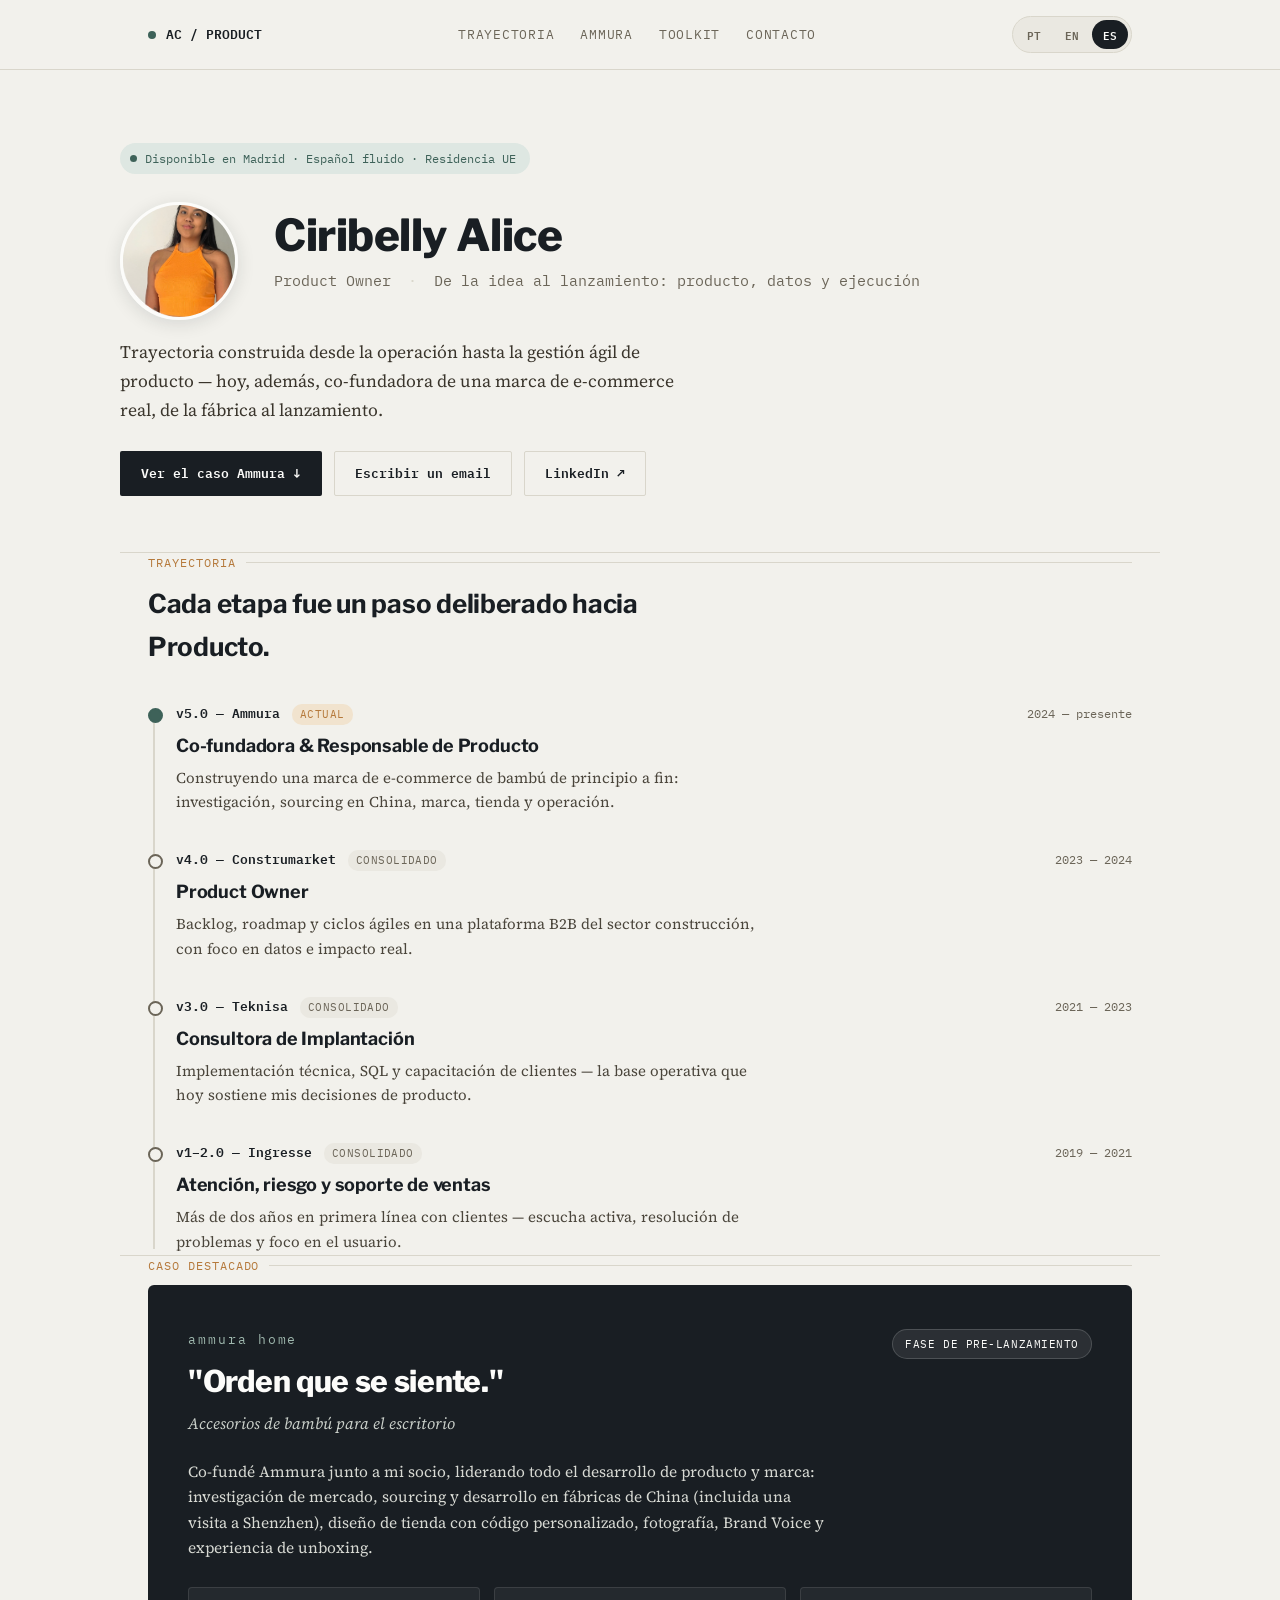
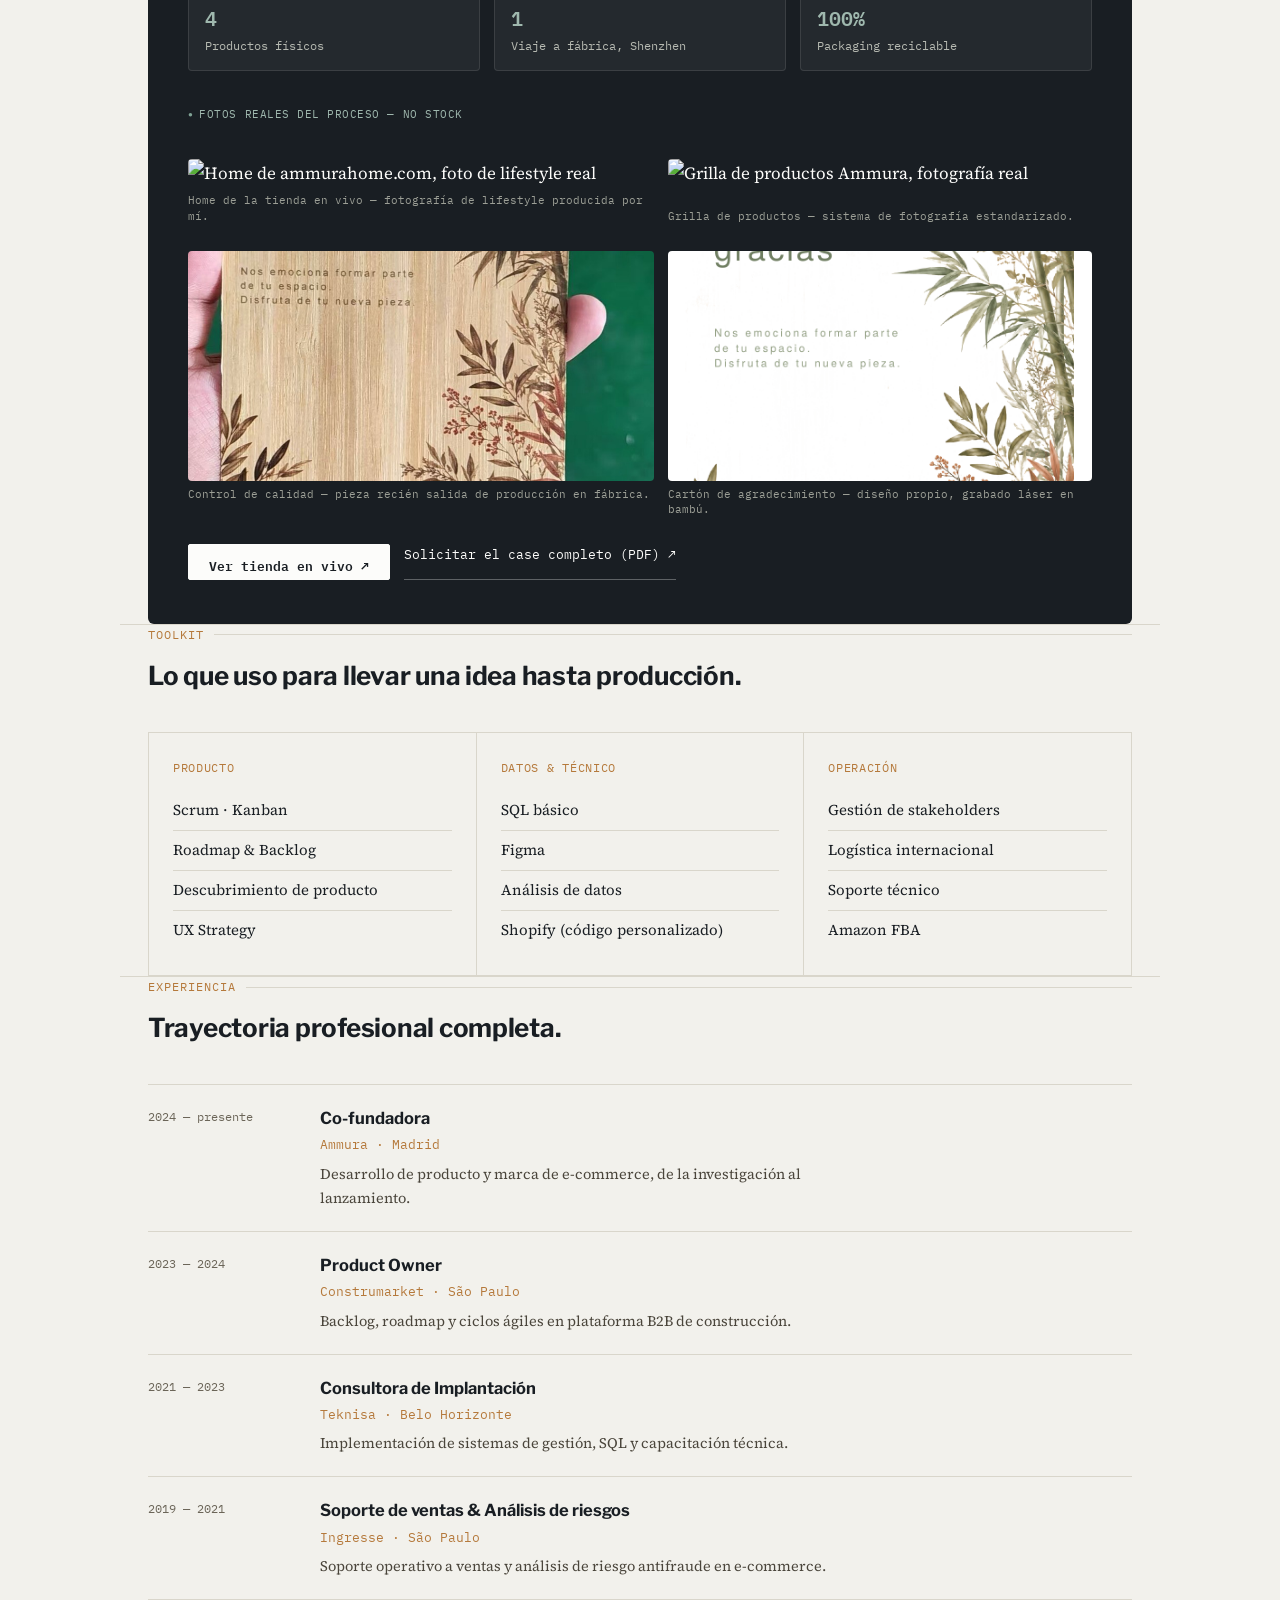
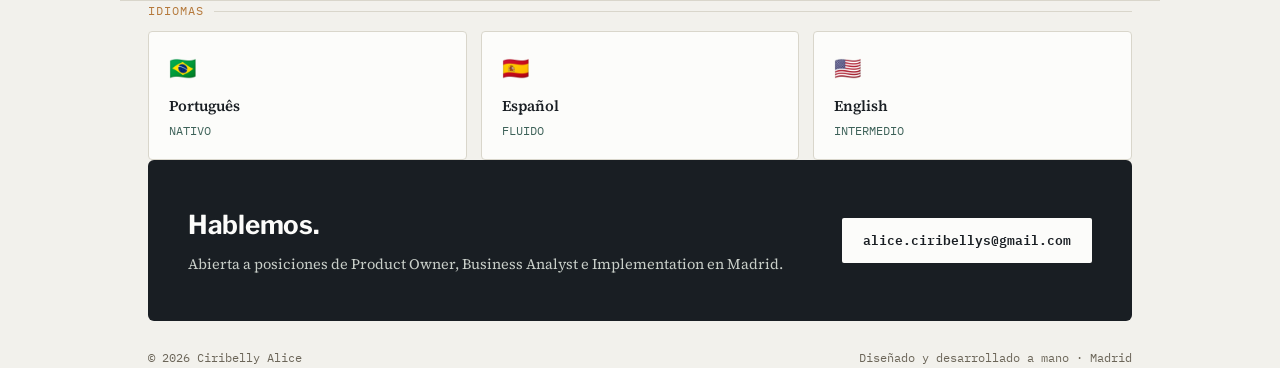
==== commit 9f462387: "Add files via upload" ====
--- a/index.html
+++ b/index.html
@@ -389,6 +389,16 @@
     <div class="authentic-badge" data-lang-content-group data-key="am_authentic">Fotos reales del proceso — no stock</div>
     <div class="ammura-media">
       <div>
+        <img src="assets/ammura_hero.png" alt="Home de ammurahome.com, foto de lifestyle real" style="max-height:220px;">
+        <div class="media-caption" data-lang-content-group data-key="am_cap3">Home de la tienda en vivo — fotografía de lifestyle producida por mí.</div>
+      </div>
+      <div>
+        <img src="assets/ammura_grid.png" alt="Grilla de productos Ammura, fotografía real" style="max-height:220px;">
+        <div class="media-caption" data-lang-content-group data-key="am_cap4">Grilla de productos — sistema de fotografía estandarizado.</div>
+      </div>
+    </div>
+    <div class="ammura-media">
+      <div>
         <img src="assets/cartao-mao.png" alt="Control de calidad en fábrica, Ammura">
         <div class="media-caption" data-lang-content-group data-key="am_cap1">Control de calidad — pieza recién salida de producción en fábrica.</div>
       </div>
@@ -528,7 +538,7 @@
     ev_case:"Caso destacado", am_tagline:"Accesorios de bambú para el escritorio", am_status:"Fase de pre-lanzamiento",
     am_p1:"Co-fundé Ammura junto a mi socio, liderando todo el desarrollo de producto y marca: investigación de mercado, sourcing y desarrollo en fábricas de China (incluida una visita a Shenzhen), diseño de tienda con código personalizado, fotografía, Brand Voice y experiencia de unboxing.",
     am_stat1:"Productos físicos", am_stat2:"Viaje a fábrica, Shenzhen", am_stat3:"Packaging reciclable",
-    am_authentic:"Fotos reales del proceso — no stock", am_cap1:"Control de calidad — pieza recién salida de producción en fábrica.", am_cap2:"Cartón de agradecimiento — diseño propio, grabado láser en bambú.",
+    am_authentic:"Fotos reales del proceso — no stock", am_cap1:"Control de calidad — pieza recién salida de producción en fábrica.", am_cap2:"Cartón de agradecimiento — diseño propio, grabado láser en bambú.", am_cap3:"Home de la tienda en vivo — fotografía de lifestyle producida por mí.", am_cap4:"Grilla de productos — sistema de fotografía estandarizado.",
     am_link1:"Ver tienda en vivo ↗", am_link2:"Solicitar el case completo (PDF) ↗",
     ev_toolkit:"Toolkit", toolkit_h2:"Lo que uso para llevar una idea hasta producción.",
     tk_cat1:"Producto", tk1_2:"Roadmap & Backlog", tk1_3:"Descubrimiento de producto",
@@ -558,7 +568,7 @@
     ev_case:"Case em destaque", am_tagline:"Acessórios de bambu para o escritório", am_status:"Fase de pré-lançamento",
     am_p1:"Co-fundei a Ammura junto ao meu sócio, liderando todo o desenvolvimento de produto e marca: pesquisa de mercado, sourcing e desenvolvimento em fábricas na China (incluindo uma visita a Shenzhen), design da loja com código personalizado, fotografia, Brand Voice e experiência de unboxing.",
     am_stat1:"Produtos físicos", am_stat2:"Viagem à fábrica, Shenzhen", am_stat3:"Embalagem reciclável",
-    am_authentic:"Fotos reais do processo — não são stock", am_cap1:"Controle de qualidade — peça recém-saída de produção na fábrica.", am_cap2:"Cartão de agradecimento — design próprio, gravado a laser em bambu.",
+    am_authentic:"Fotos reais do processo — não são stock", am_cap1:"Controle de qualidade — peça recém-saída de produção na fábrica.", am_cap2:"Cartão de agradecimento — design próprio, gravado a laser em bambu.", am_cap3:"Home da loja no ar — fotografia de lifestyle produzida por mim.", am_cap4:"Grade de produtos — sistema de fotografia padronizado.",
     am_link1:"Ver loja ao vivo ↗", am_link2:"Solicitar o case completo (PDF) ↗",
     ev_toolkit:"Toolkit", toolkit_h2:"O que eu uso para levar uma ideia até a produção.",
     tk_cat1:"Produto", tk1_2:"Roadmap & Backlog", tk1_3:"Product Discovery",
@@ -588,7 +598,7 @@
     ev_case:"Featured case", am_tagline:"Bamboo accessories for the desk", am_status:"Pre-launch stage",
     am_p1:"I co-founded Ammura with my partner, leading all product and brand development: market research, sourcing and manufacturing in China (including a visit to Shenzhen), custom-coded store design, photography, Brand Voice and unboxing experience.",
     am_stat1:"Physical products", am_stat2:"Factory trip, Shenzhen", am_stat3:"Recyclable packaging",
-    am_authentic:"Real process photos — not stock", am_cap1:"Quality control — piece fresh out of factory production.", am_cap2:"Thank-you card — original design, laser-engraved on bamboo.",
+    am_authentic:"Real process photos — not stock", am_cap1:"Quality control — piece fresh out of factory production.", am_cap2:"Thank-you card — original design, laser-engraved on bamboo.", am_cap3:"Live store homepage — lifestyle photography I produced.", am_cap4:"Product grid — standardized photography system.",
     am_link1:"Visit the live store ↗", am_link2:"Request the full case (PDF) ↗",
     ev_toolkit:"Toolkit", toolkit_h2:"What I use to take an idea into production.",
     tk_cat1:"Product", tk1_2:"Roadmap & Backlog", tk1_3:"Product Discovery",
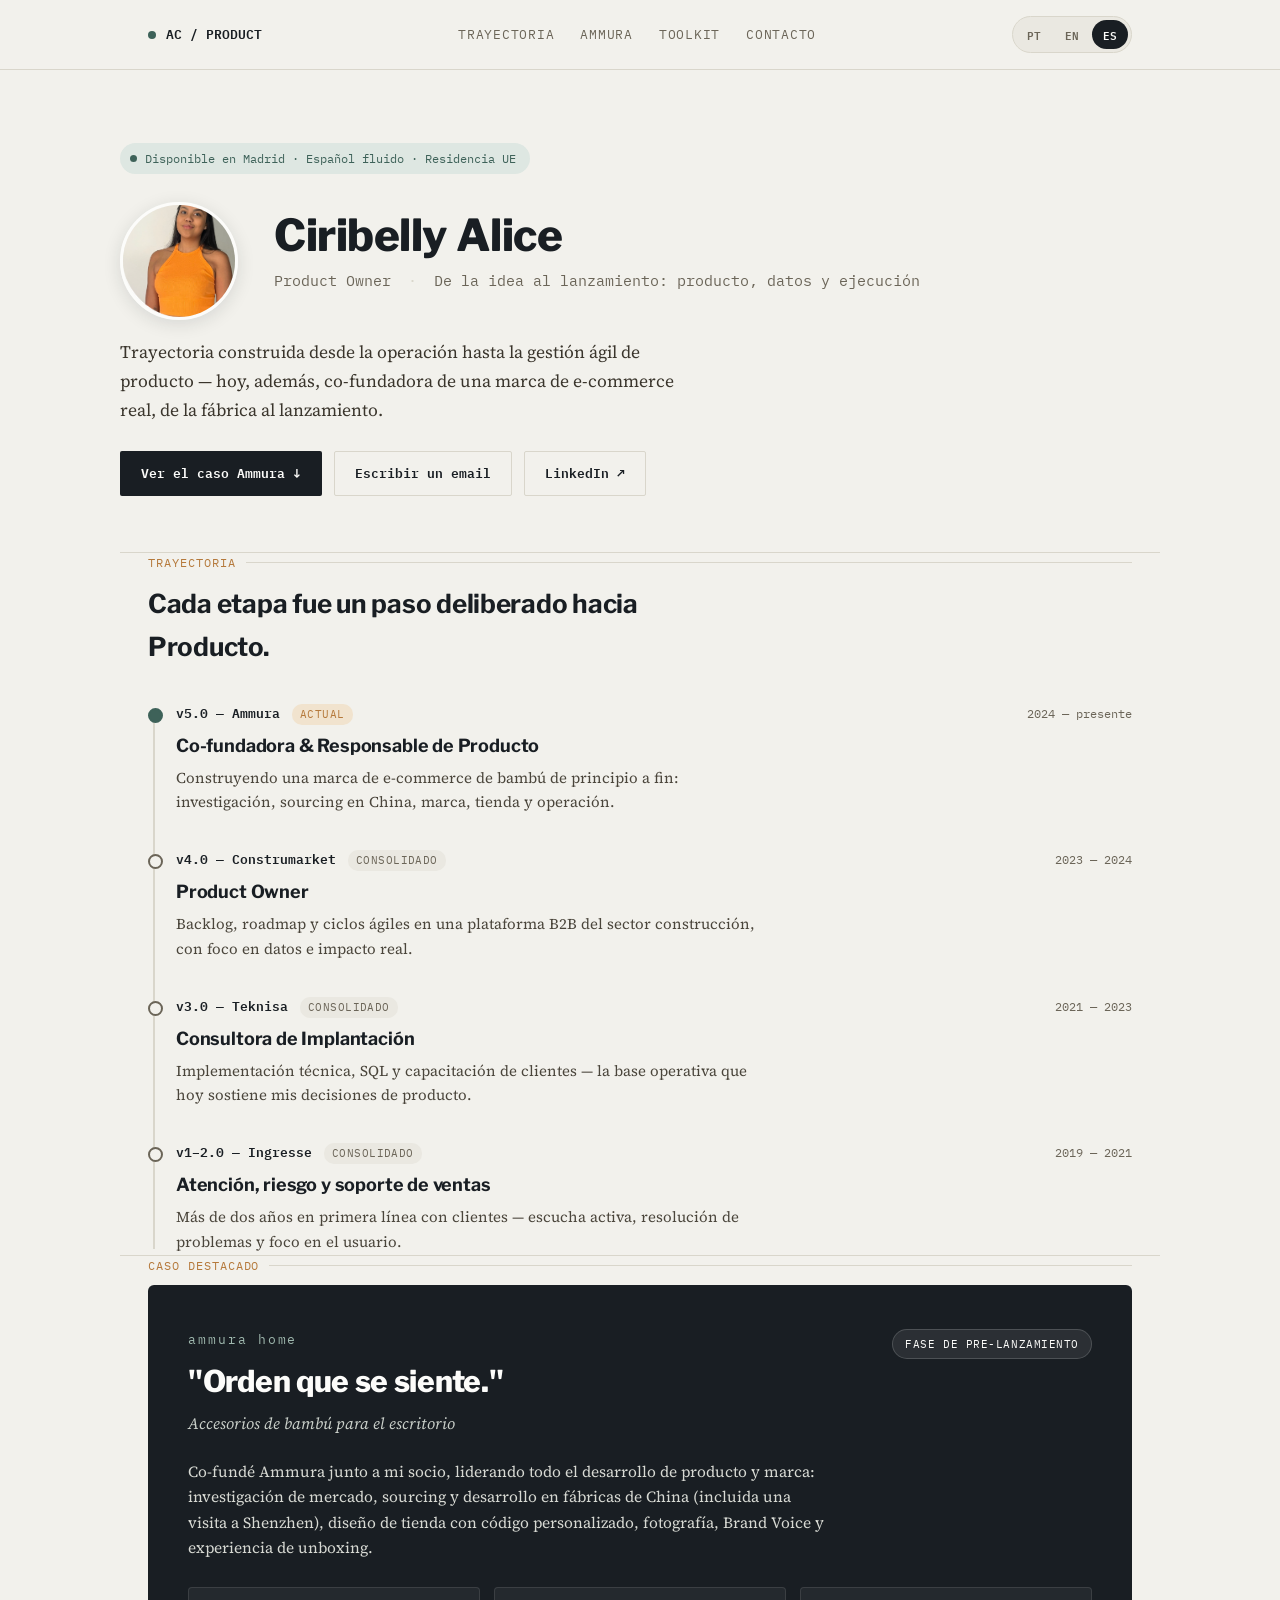
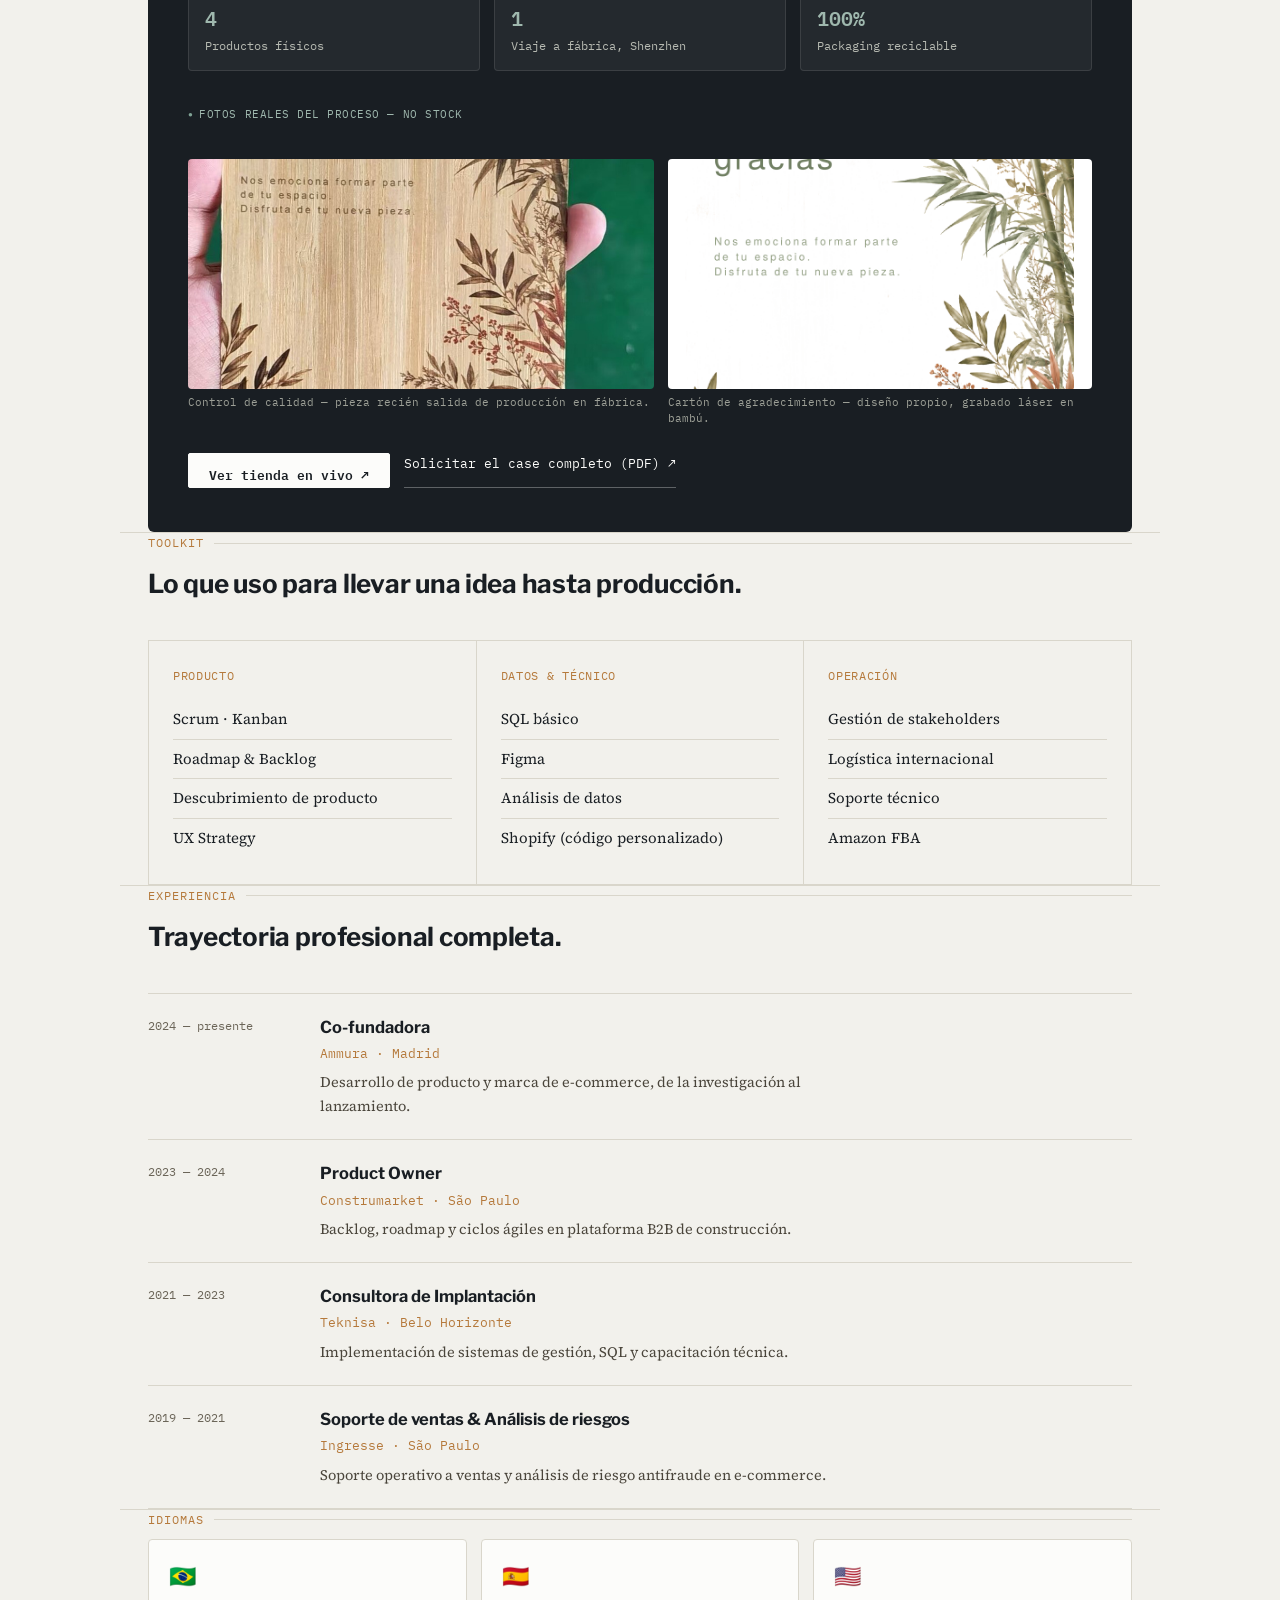
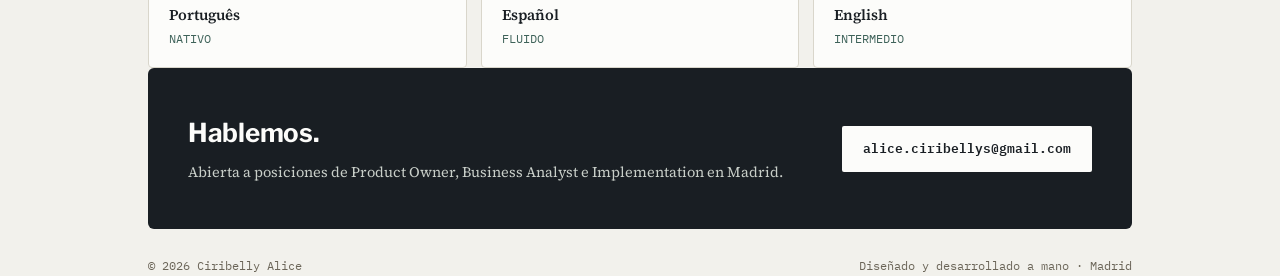
==== commit cd0a0668: "Add files via upload" ====
--- a/index.html
+++ b/index.html
@@ -389,16 +389,6 @@
     <div class="authentic-badge" data-lang-content-group data-key="am_authentic">Fotos reales del proceso — no stock</div>
     <div class="ammura-media">
       <div>
-        <img src="assets/ammura_hero.png" alt="Home de ammurahome.com, foto de lifestyle real" style="max-height:220px;">
-        <div class="media-caption" data-lang-content-group data-key="am_cap3">Home de la tienda en vivo — fotografía de lifestyle producida por mí.</div>
-      </div>
-      <div>
-        <img src="assets/ammura_grid.png" alt="Grilla de productos Ammura, fotografía real" style="max-height:220px;">
-        <div class="media-caption" data-lang-content-group data-key="am_cap4">Grilla de productos — sistema de fotografía estandarizado.</div>
-      </div>
-    </div>
-    <div class="ammura-media">
-      <div>
         <img src="assets/cartao-mao.png" alt="Control de calidad en fábrica, Ammura">
         <div class="media-caption" data-lang-content-group data-key="am_cap1">Control de calidad — pieza recién salida de producción en fábrica.</div>
       </div>
@@ -538,7 +528,7 @@
     ev_case:"Caso destacado", am_tagline:"Accesorios de bambú para el escritorio", am_status:"Fase de pre-lanzamiento",
     am_p1:"Co-fundé Ammura junto a mi socio, liderando todo el desarrollo de producto y marca: investigación de mercado, sourcing y desarrollo en fábricas de China (incluida una visita a Shenzhen), diseño de tienda con código personalizado, fotografía, Brand Voice y experiencia de unboxing.",
     am_stat1:"Productos físicos", am_stat2:"Viaje a fábrica, Shenzhen", am_stat3:"Packaging reciclable",
-    am_authentic:"Fotos reales del proceso — no stock", am_cap1:"Control de calidad — pieza recién salida de producción en fábrica.", am_cap2:"Cartón de agradecimiento — diseño propio, grabado láser en bambú.", am_cap3:"Home de la tienda en vivo — fotografía de lifestyle producida por mí.", am_cap4:"Grilla de productos — sistema de fotografía estandarizado.",
+    am_authentic:"Fotos reales del proceso — no stock", am_cap1:"Control de calidad — pieza recién salida de producción en fábrica.", am_cap2:"Cartón de agradecimiento — diseño propio, grabado láser en bambú.",
     am_link1:"Ver tienda en vivo ↗", am_link2:"Solicitar el case completo (PDF) ↗",
     ev_toolkit:"Toolkit", toolkit_h2:"Lo que uso para llevar una idea hasta producción.",
     tk_cat1:"Producto", tk1_2:"Roadmap & Backlog", tk1_3:"Descubrimiento de producto",
@@ -568,7 +558,7 @@
     ev_case:"Case em destaque", am_tagline:"Acessórios de bambu para o escritório", am_status:"Fase de pré-lançamento",
     am_p1:"Co-fundei a Ammura junto ao meu sócio, liderando todo o desenvolvimento de produto e marca: pesquisa de mercado, sourcing e desenvolvimento em fábricas na China (incluindo uma visita a Shenzhen), design da loja com código personalizado, fotografia, Brand Voice e experiência de unboxing.",
     am_stat1:"Produtos físicos", am_stat2:"Viagem à fábrica, Shenzhen", am_stat3:"Embalagem reciclável",
-    am_authentic:"Fotos reais do processo — não são stock", am_cap1:"Controle de qualidade — peça recém-saída de produção na fábrica.", am_cap2:"Cartão de agradecimento — design próprio, gravado a laser em bambu.", am_cap3:"Home da loja no ar — fotografia de lifestyle produzida por mim.", am_cap4:"Grade de produtos — sistema de fotografia padronizado.",
+    am_authentic:"Fotos reais do processo — não são stock", am_cap1:"Controle de qualidade — peça recém-saída de produção na fábrica.", am_cap2:"Cartão de agradecimento — design próprio, gravado a laser em bambu.",
     am_link1:"Ver loja ao vivo ↗", am_link2:"Solicitar o case completo (PDF) ↗",
     ev_toolkit:"Toolkit", toolkit_h2:"O que eu uso para levar uma ideia até a produção.",
     tk_cat1:"Produto", tk1_2:"Roadmap & Backlog", tk1_3:"Product Discovery",
@@ -598,7 +588,7 @@
     ev_case:"Featured case", am_tagline:"Bamboo accessories for the desk", am_status:"Pre-launch stage",
     am_p1:"I co-founded Ammura with my partner, leading all product and brand development: market research, sourcing and manufacturing in China (including a visit to Shenzhen), custom-coded store design, photography, Brand Voice and unboxing experience.",
     am_stat1:"Physical products", am_stat2:"Factory trip, Shenzhen", am_stat3:"Recyclable packaging",
-    am_authentic:"Real process photos — not stock", am_cap1:"Quality control — piece fresh out of factory production.", am_cap2:"Thank-you card — original design, laser-engraved on bamboo.", am_cap3:"Live store homepage — lifestyle photography I produced.", am_cap4:"Product grid — standardized photography system.",
+    am_authentic:"Real process photos — not stock", am_cap1:"Quality control — piece fresh out of factory production.", am_cap2:"Thank-you card — original design, laser-engraved on bamboo.",
     am_link1:"Visit the live store ↗", am_link2:"Request the full case (PDF) ↗",
     ev_toolkit:"Toolkit", toolkit_h2:"What I use to take an idea into production.",
     tk_cat1:"Product", tk1_2:"Roadmap & Backlog", tk1_3:"Product Discovery",
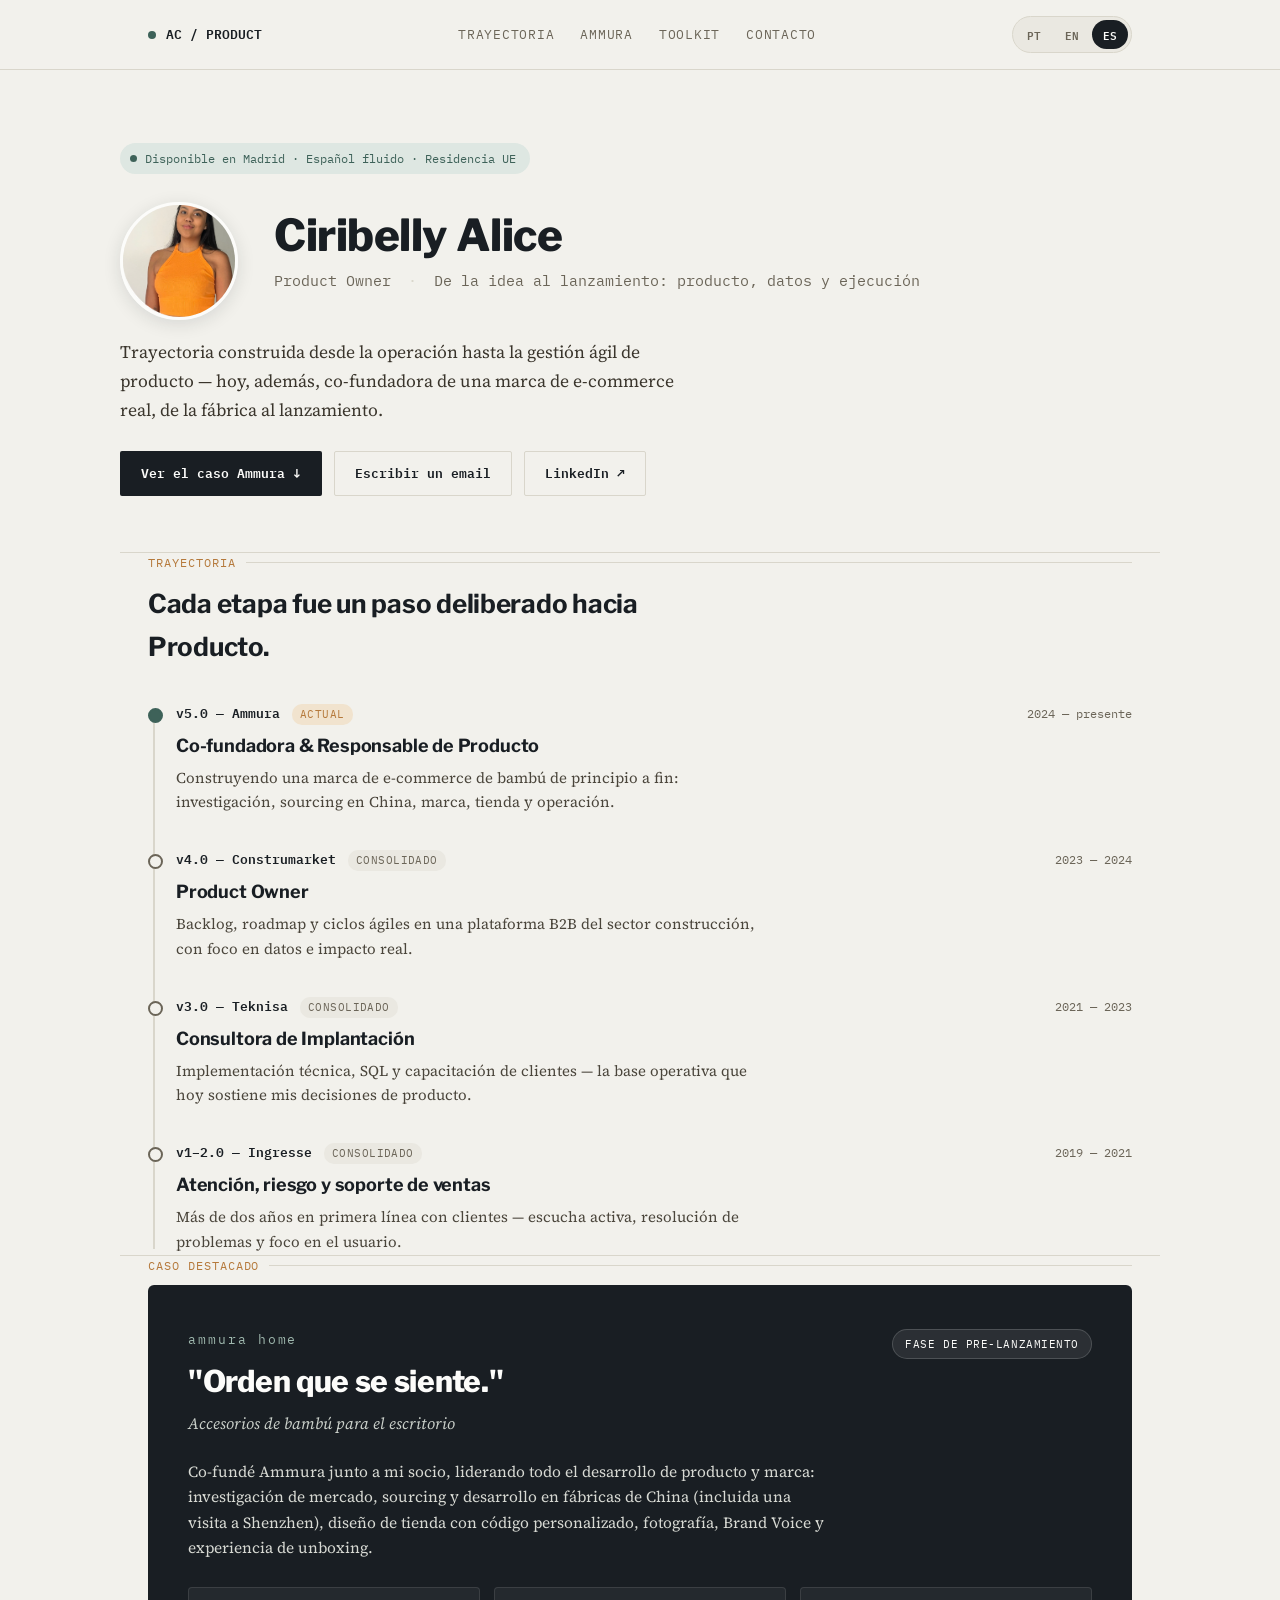
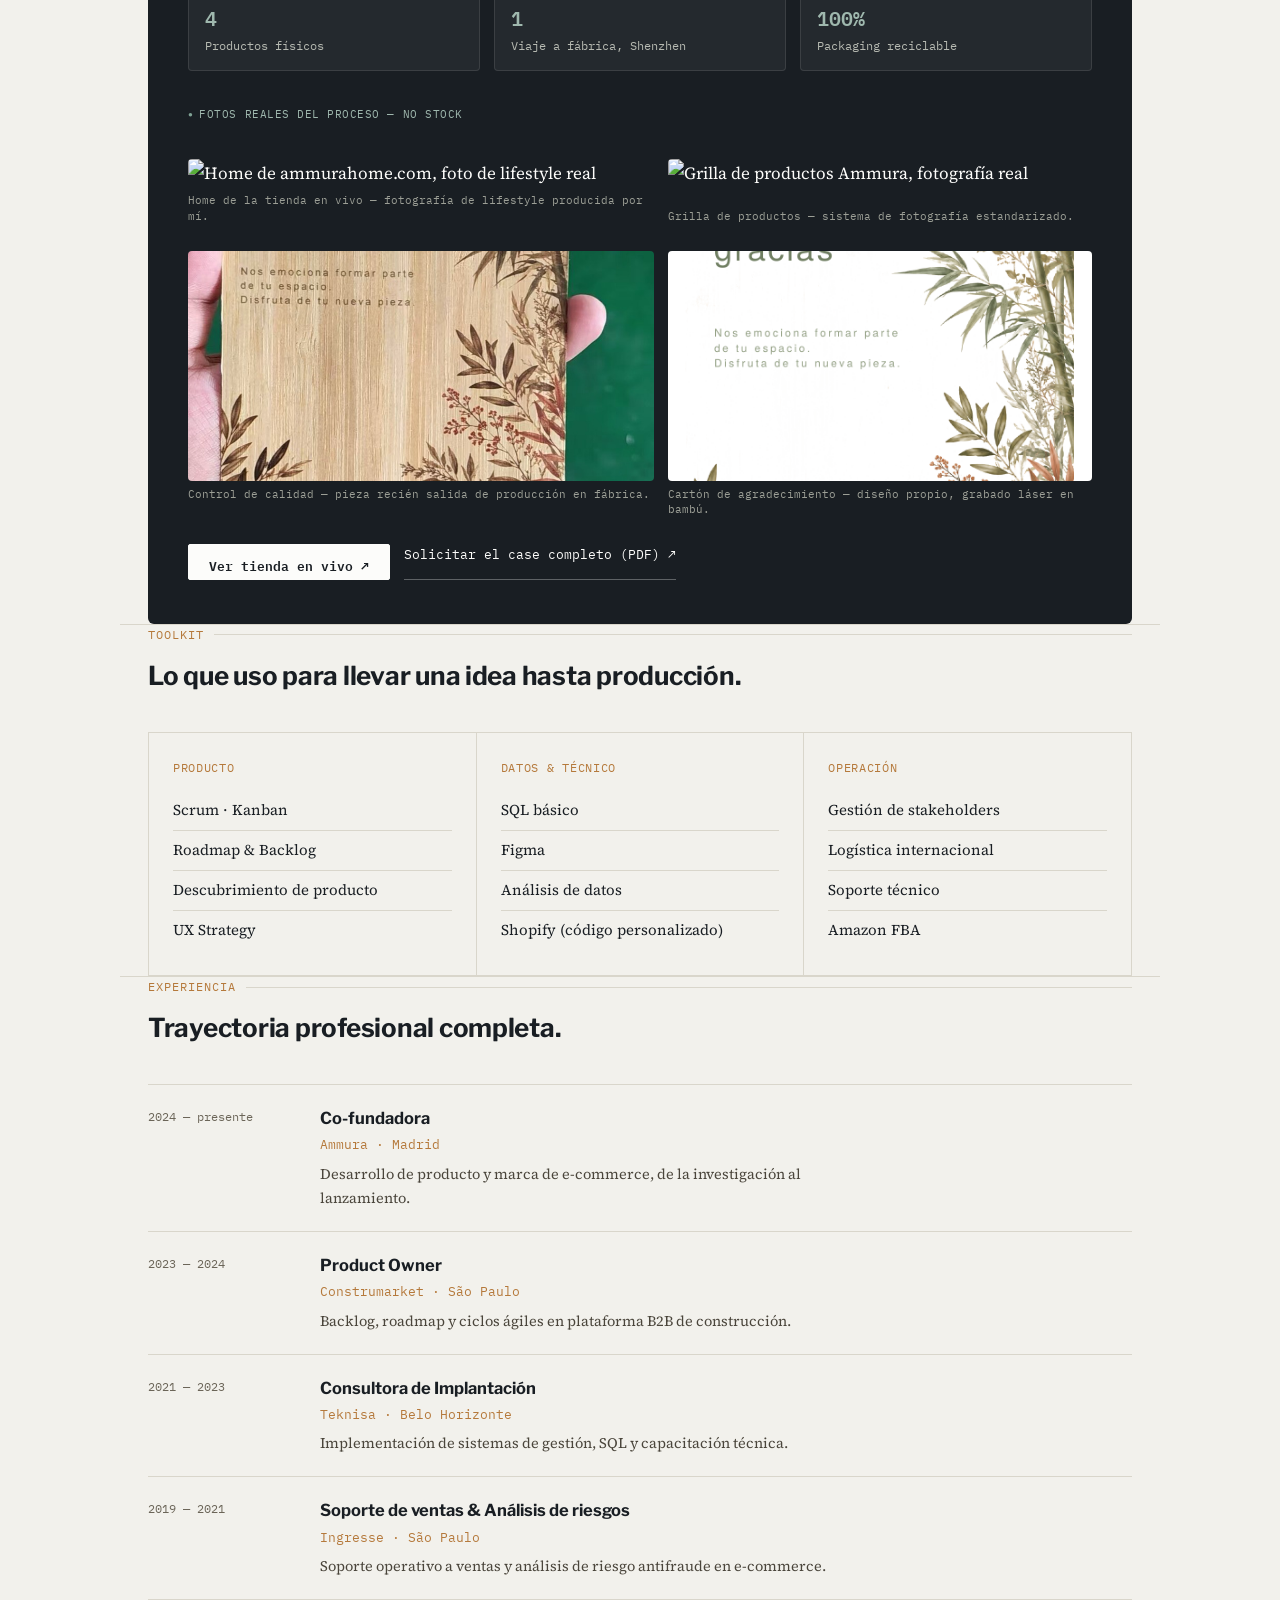
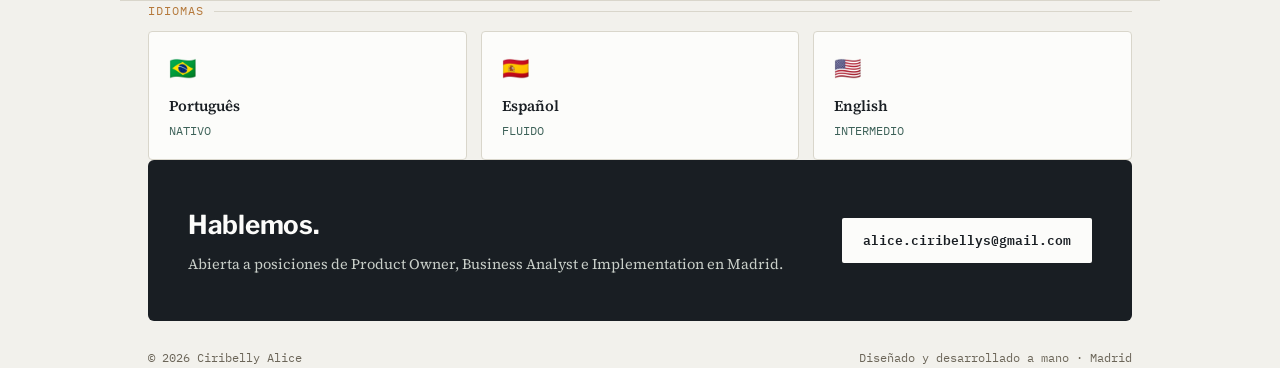
==== commit 82a618c4: "Add files via upload" ====
--- a/index.html
+++ b/index.html
@@ -389,6 +389,16 @@
     <div class="authentic-badge" data-lang-content-group data-key="am_authentic">Fotos reales del proceso — no stock</div>
     <div class="ammura-media">
       <div>
+        <img src="assets/ammura_hero.png" alt="Home de ammurahome.com, foto de lifestyle real" style="max-height:220px;">
+        <div class="media-caption" data-lang-content-group data-key="am_cap3">Home de la tienda en vivo — fotografía de lifestyle producida por mí.</div>
+      </div>
+      <div>
+        <img src="assets/ammura_grid.png" alt="Grilla de productos Ammura, fotografía real" style="max-height:220px;">
+        <div class="media-caption" data-lang-content-group data-key="am_cap4">Grilla de productos — sistema de fotografía estandarizado.</div>
+      </div>
+    </div>
+    <div class="ammura-media">
+      <div>
         <img src="assets/cartao-mao.png" alt="Control de calidad en fábrica, Ammura">
         <div class="media-caption" data-lang-content-group data-key="am_cap1">Control de calidad — pieza recién salida de producción en fábrica.</div>
       </div>
@@ -528,7 +538,7 @@
     ev_case:"Caso destacado", am_tagline:"Accesorios de bambú para el escritorio", am_status:"Fase de pre-lanzamiento",
     am_p1:"Co-fundé Ammura junto a mi socio, liderando todo el desarrollo de producto y marca: investigación de mercado, sourcing y desarrollo en fábricas de China (incluida una visita a Shenzhen), diseño de tienda con código personalizado, fotografía, Brand Voice y experiencia de unboxing.",
     am_stat1:"Productos físicos", am_stat2:"Viaje a fábrica, Shenzhen", am_stat3:"Packaging reciclable",
-    am_authentic:"Fotos reales del proceso — no stock", am_cap1:"Control de calidad — pieza recién salida de producción en fábrica.", am_cap2:"Cartón de agradecimiento — diseño propio, grabado láser en bambú.",
+    am_authentic:"Fotos reales del proceso — no stock", am_cap1:"Control de calidad — pieza recién salida de producción en fábrica.", am_cap2:"Cartón de agradecimiento — diseño propio, grabado láser en bambú.", am_cap3:"Home de la tienda en vivo — fotografía de lifestyle producida por mí.", am_cap4:"Grilla de productos — sistema de fotografía estandarizado.",
     am_link1:"Ver tienda en vivo ↗", am_link2:"Solicitar el case completo (PDF) ↗",
     ev_toolkit:"Toolkit", toolkit_h2:"Lo que uso para llevar una idea hasta producción.",
     tk_cat1:"Producto", tk1_2:"Roadmap & Backlog", tk1_3:"Descubrimiento de producto",
@@ -558,7 +568,7 @@
     ev_case:"Case em destaque", am_tagline:"Acessórios de bambu para o escritório", am_status:"Fase de pré-lançamento",
     am_p1:"Co-fundei a Ammura junto ao meu sócio, liderando todo o desenvolvimento de produto e marca: pesquisa de mercado, sourcing e desenvolvimento em fábricas na China (incluindo uma visita a Shenzhen), design da loja com código personalizado, fotografia, Brand Voice e experiência de unboxing.",
     am_stat1:"Produtos físicos", am_stat2:"Viagem à fábrica, Shenzhen", am_stat3:"Embalagem reciclável",
-    am_authentic:"Fotos reais do processo — não são stock", am_cap1:"Controle de qualidade — peça recém-saída de produção na fábrica.", am_cap2:"Cartão de agradecimento — design próprio, gravado a laser em bambu.",
+    am_authentic:"Fotos reais do processo — não são stock", am_cap1:"Controle de qualidade — peça recém-saída de produção na fábrica.", am_cap2:"Cartão de agradecimento — design próprio, gravado a laser em bambu.", am_cap3:"Home da loja no ar — fotografia de lifestyle produzida por mim.", am_cap4:"Grade de produtos — sistema de fotografia padronizado.",
     am_link1:"Ver loja ao vivo ↗", am_link2:"Solicitar o case completo (PDF) ↗",
     ev_toolkit:"Toolkit", toolkit_h2:"O que eu uso para levar uma ideia até a produção.",
     tk_cat1:"Produto", tk1_2:"Roadmap & Backlog", tk1_3:"Product Discovery",
@@ -588,7 +598,7 @@
     ev_case:"Featured case", am_tagline:"Bamboo accessories for the desk", am_status:"Pre-launch stage",
     am_p1:"I co-founded Ammura with my partner, leading all product and brand development: market research, sourcing and manufacturing in China (including a visit to Shenzhen), custom-coded store design, photography, Brand Voice and unboxing experience.",
     am_stat1:"Physical products", am_stat2:"Factory trip, Shenzhen", am_stat3:"Recyclable packaging",
-    am_authentic:"Real process photos — not stock", am_cap1:"Quality control — piece fresh out of factory production.", am_cap2:"Thank-you card — original design, laser-engraved on bamboo.",
+    am_authentic:"Real process photos — not stock", am_cap1:"Quality control — piece fresh out of factory production.", am_cap2:"Thank-you card — original design, laser-engraved on bamboo.", am_cap3:"Live store homepage — lifestyle photography I produced.", am_cap4:"Product grid — standardized photography system.",
     am_link1:"Visit the live store ↗", am_link2:"Request the full case (PDF) ↗",
     ev_toolkit:"Toolkit", toolkit_h2:"What I use to take an idea into production.",
     tk_cat1:"Product", tk1_2:"Roadmap & Backlog", tk1_3:"Product Discovery",
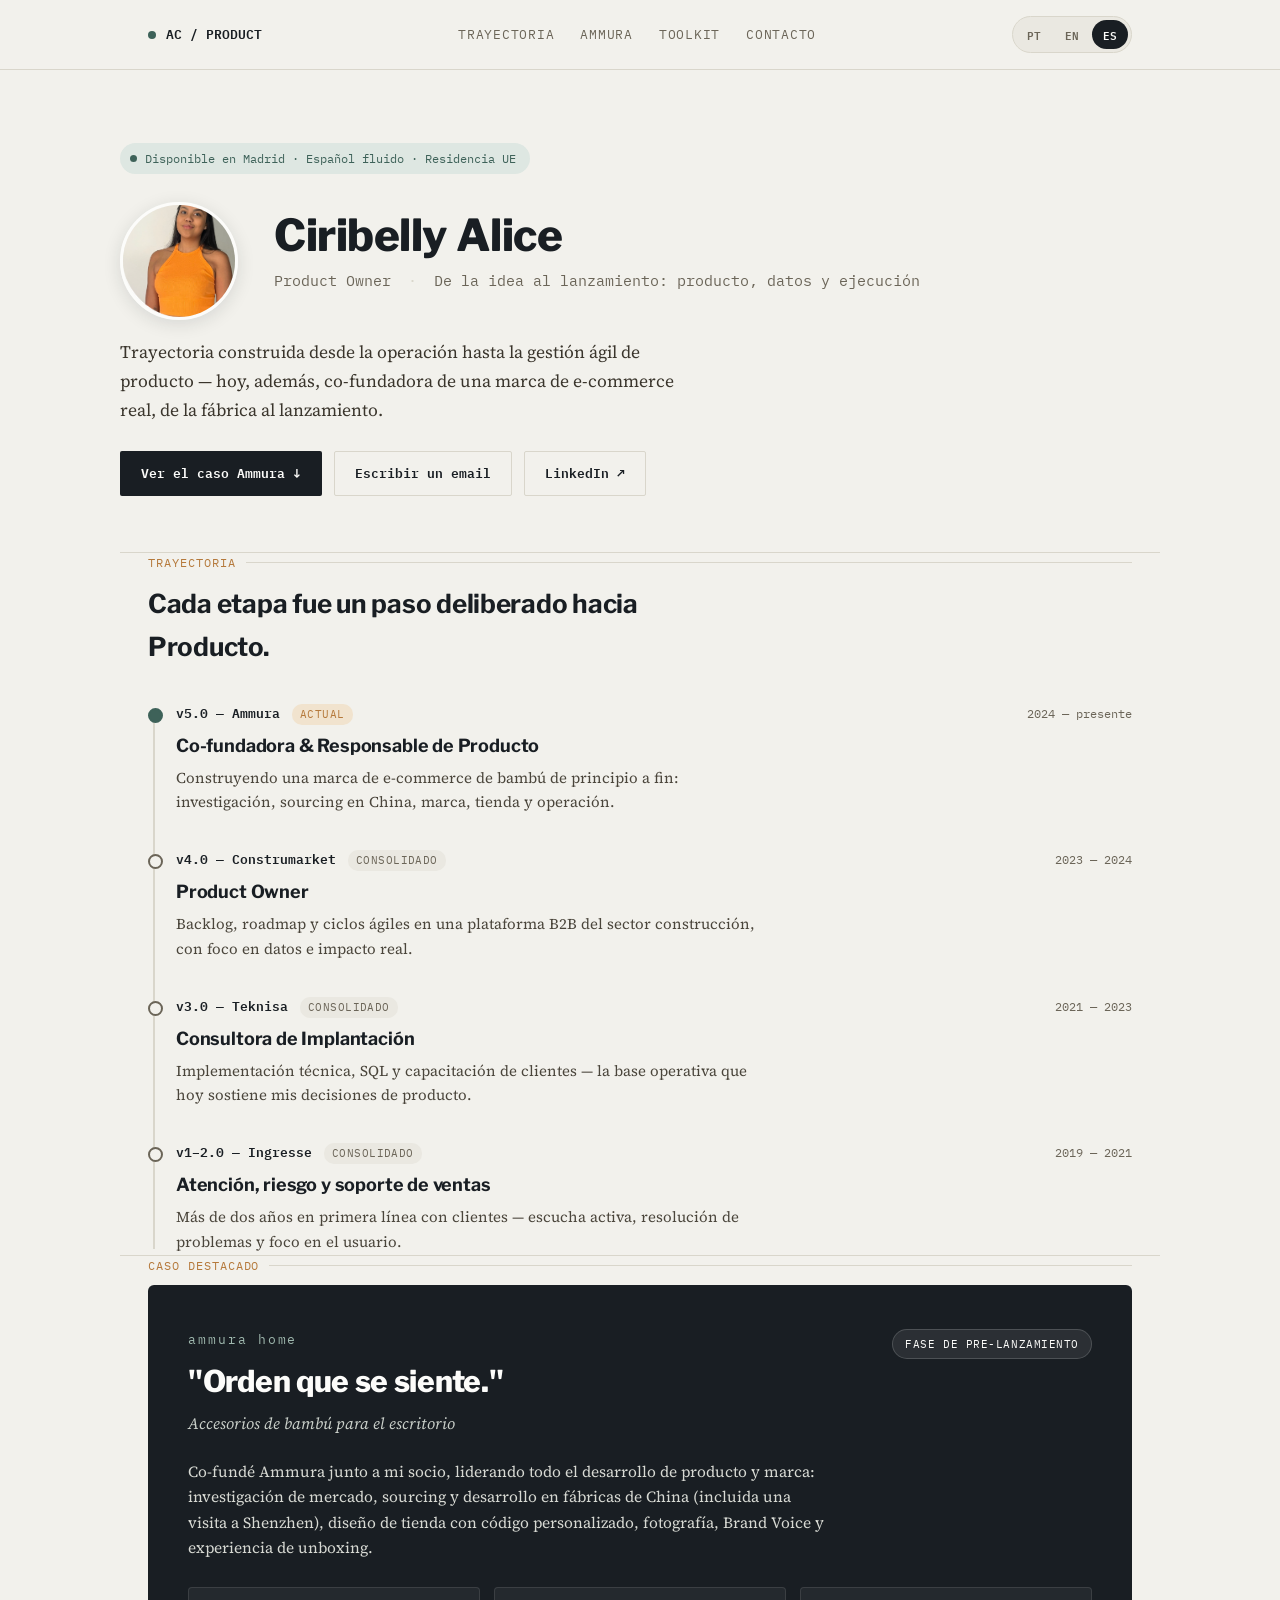
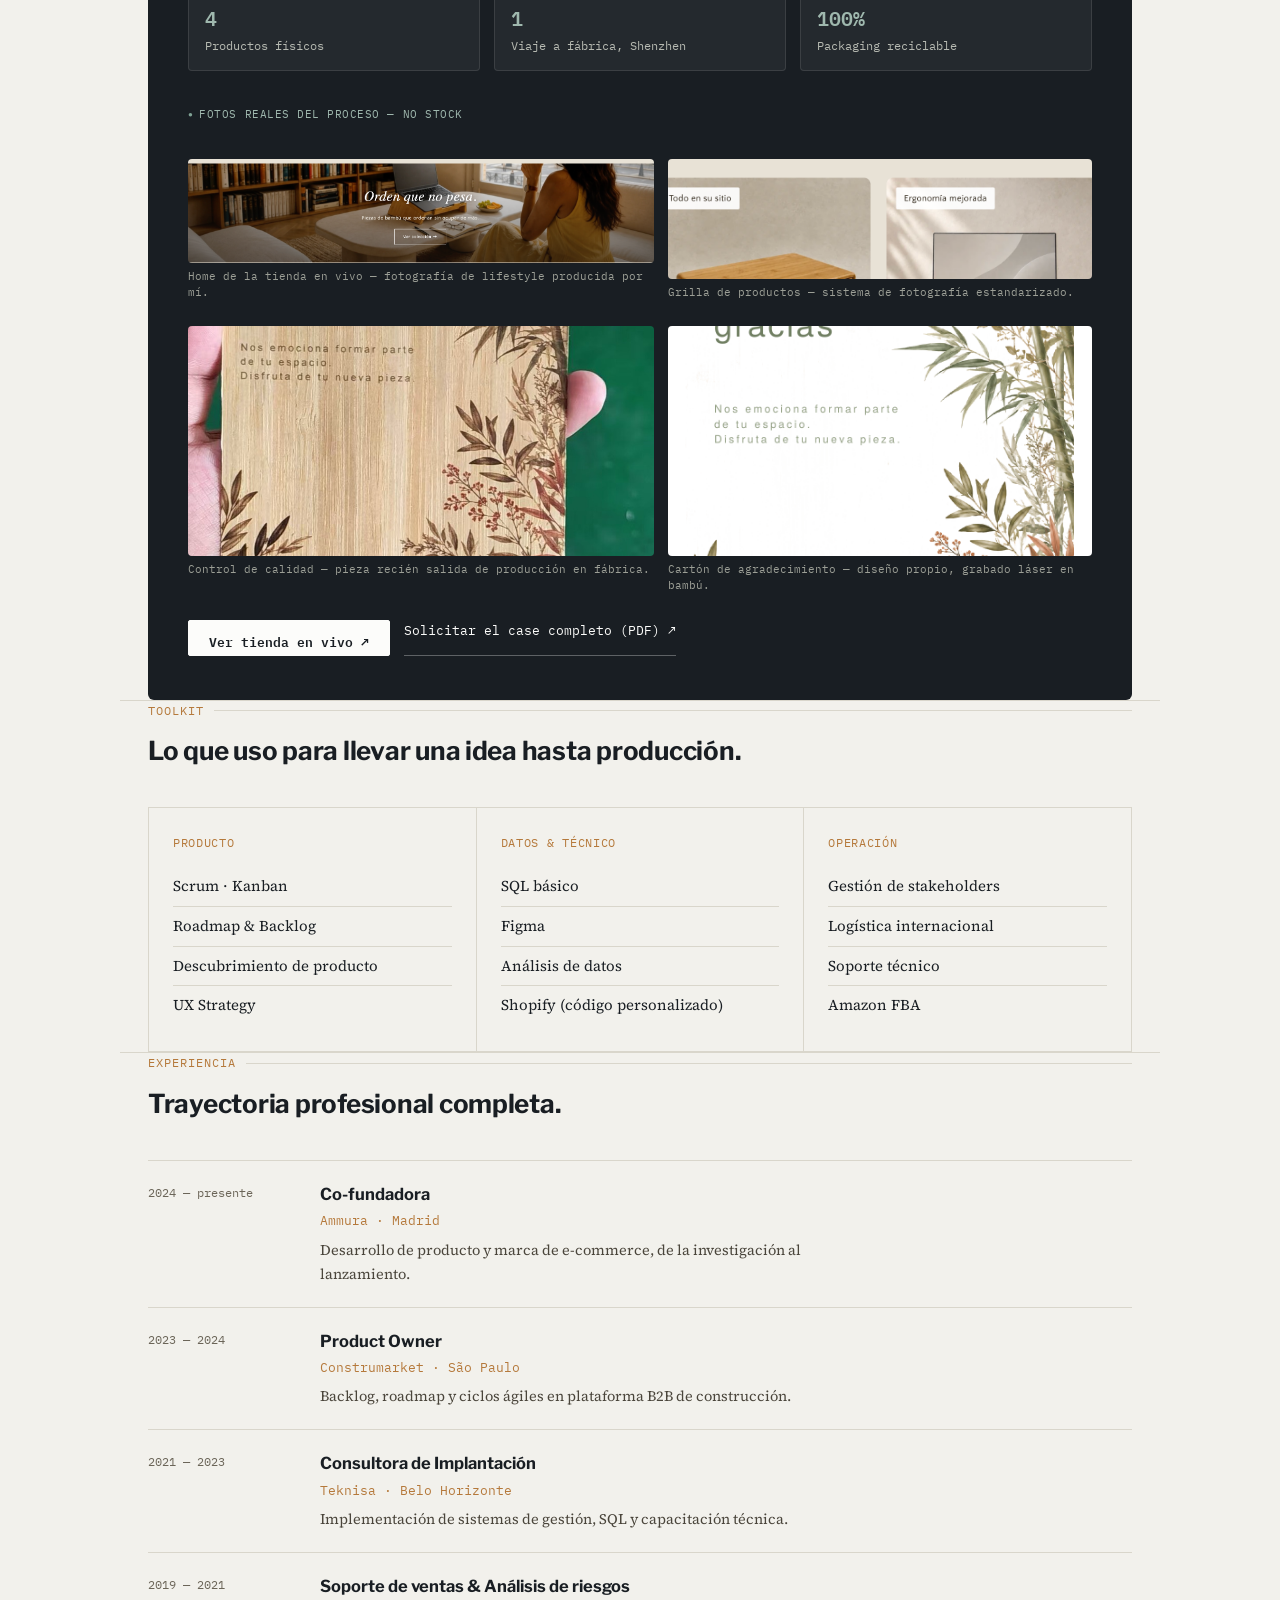
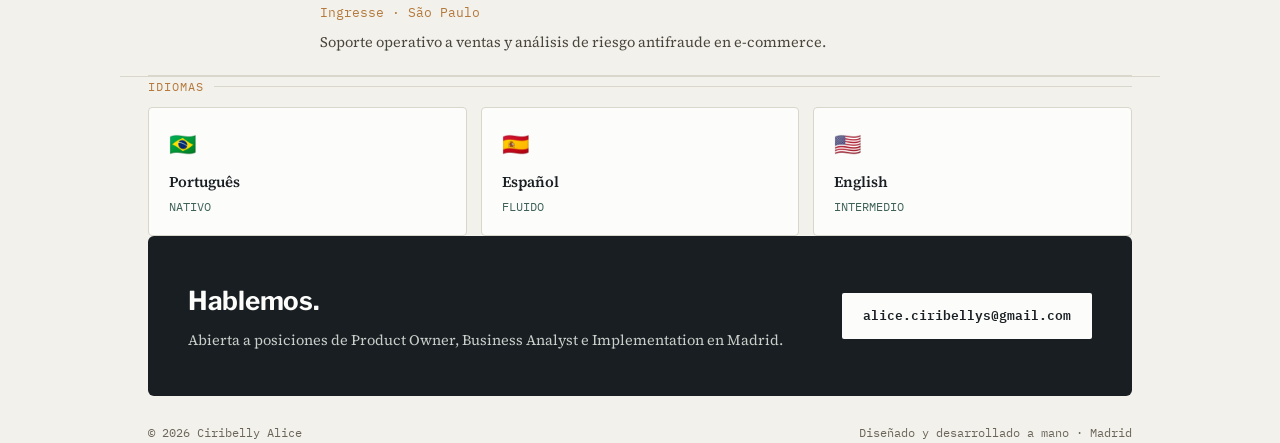
==== commit 8efd4de0: "Add files via upload" ====
--- a/index.html
+++ b/index.html
@@ -10,6 +10,7 @@
 <meta property="og:type" content="website">
 <meta name="twitter:card" content="summary">
 <link rel="icon" href="data:image/svg+xml,%3Csvg xmlns='http://www.w3.org/2000/svg' viewBox='0 0 100 100'%3E%3Crect width='100' height='100' rx='20' fill='%23191E23'/%3E%3Ctext x='50' y='68' font-size='54' font-family='Arial' font-weight='800' fill='%233E6259' text-anchor='middle'%3EA%3C/text%3E%3C/svg%3E">
+<script data-goatcounter="https://ciribelly.goatcounter.com/count" async src="//gc.zgo.at/count.js"></script>
 <link rel="preconnect" href="https://fonts.googleapis.com">
 <link href="https://fonts.googleapis.com/css2?family=Libre+Franklin:wght@400;500;600;700;800&family=Source+Serif+4:opsz,wght@8..60,400;8..60,500;8..60,600&family=IBM+Plex+Mono:wght@400;500;600&display=swap" rel="stylesheet">
 <style>
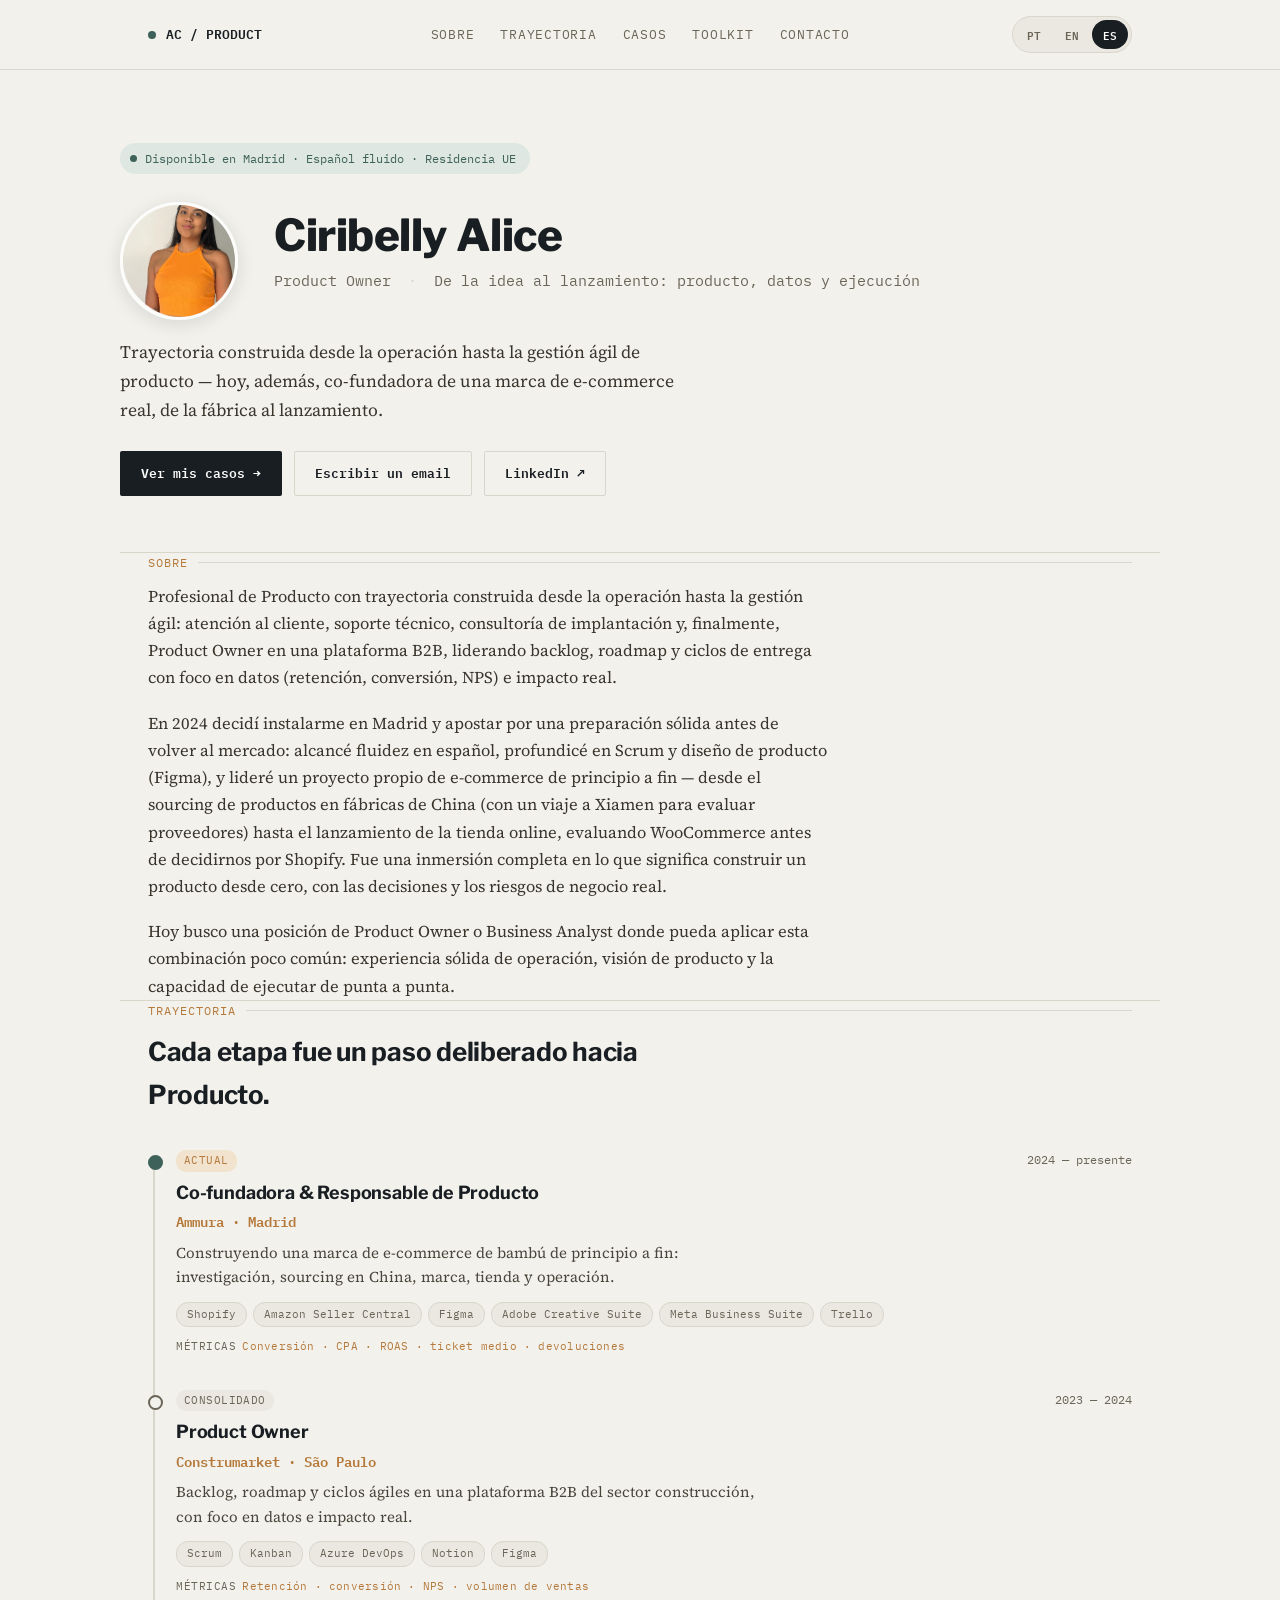
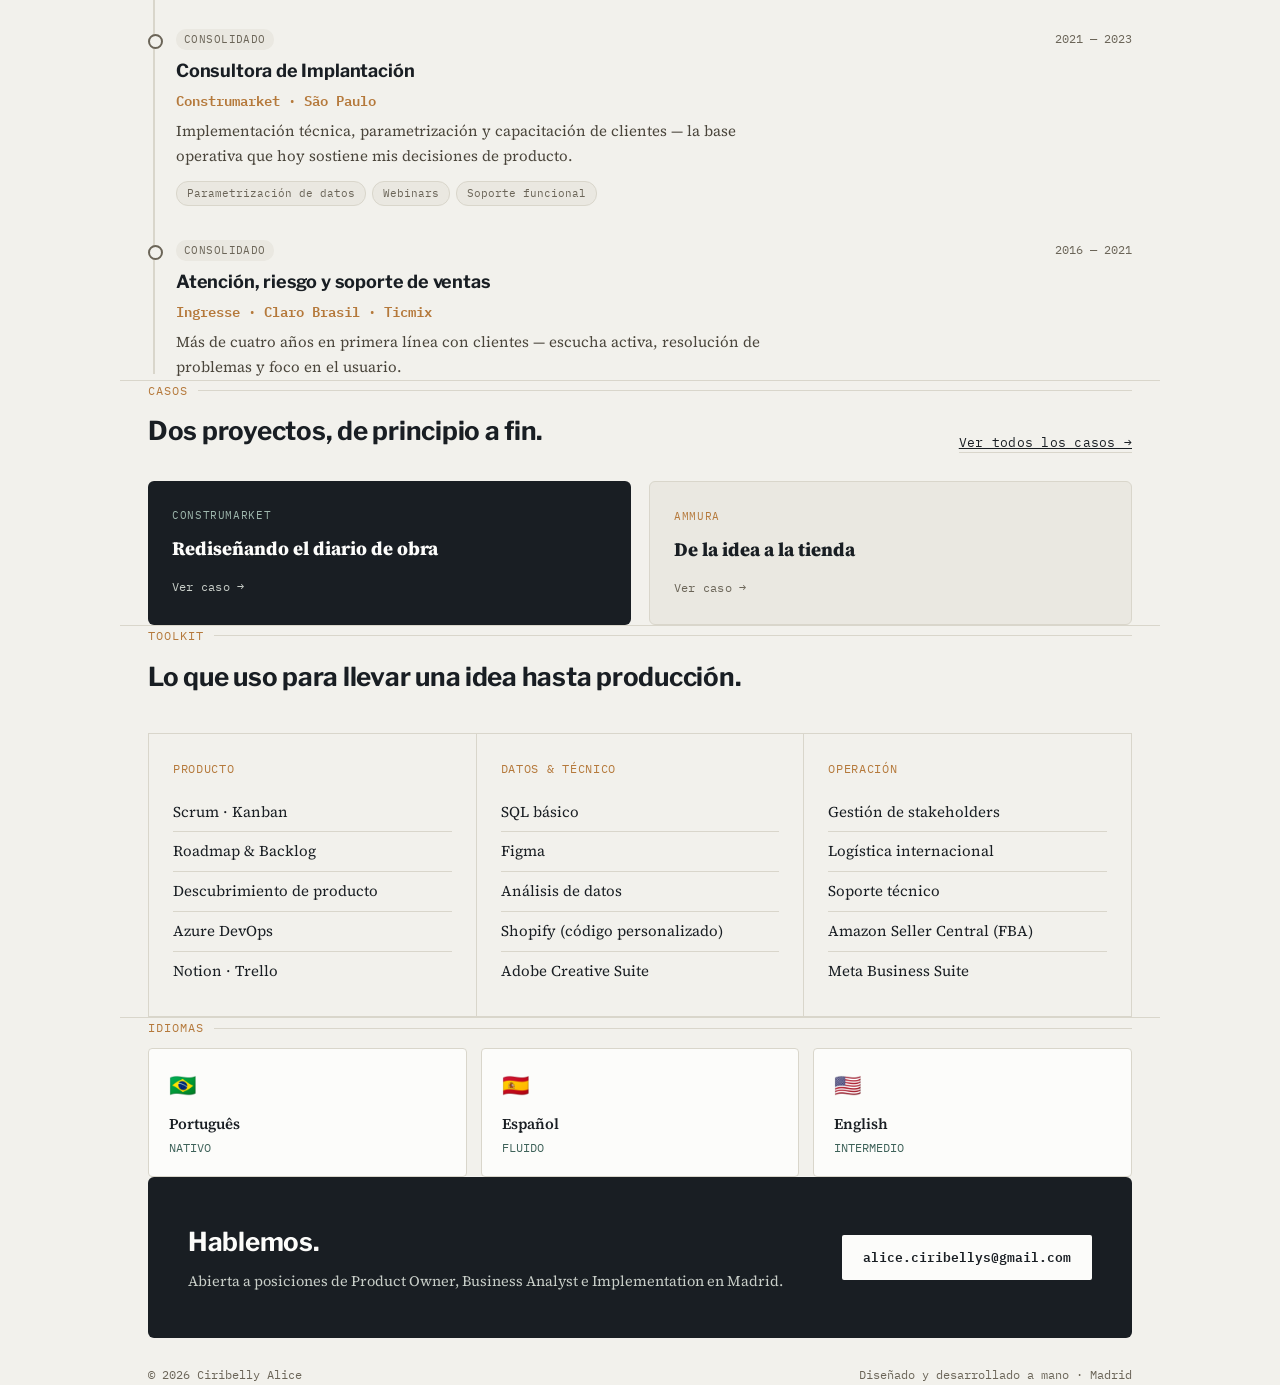
==== commit 8ad6529e: "Add files via upload" ====
--- a/index.html
+++ b/index.html
@@ -13,6 +13,7 @@
 <script data-goatcounter="https://ciribelly.goatcounter.com/count" async src="//gc.zgo.at/count.js"></script>
 <link rel="preconnect" href="https://fonts.googleapis.com">
 <link href="https://fonts.googleapis.com/css2?family=Libre+Franklin:wght@400;500;600;700;800&family=Source+Serif+4:opsz,wght@8..60,400;8..60,500;8..60,600&family=IBM+Plex+Mono:wght@400;500;600&display=swap" rel="stylesheet">
+<link rel="stylesheet" href="style.css">
 <style>
   :root{
     --ink:#191E23;
@@ -64,22 +65,22 @@
     border-bottom:1px solid var(--line);
   }
   .nav-inner{
-    display:flex; align-items:center; justify-content:space-between;
+    display:grid; grid-template-columns:1fr auto 1fr; align-items:center; gap:16px;
     padding:16px 28px; max-width:1040px; margin:0 auto;
   }
   .logo-mark{
-    display:flex; align-items:center; gap:10px;
+    display:flex; align-items:center; gap:10px; justify-self:start;
     font-family:'IBM Plex Mono'; font-size:13px; font-weight:600;
   }
   .logo-mark .dot{width:8px; height:8px; border-radius:50%; background:var(--accent);}
-  .nav-links{display:flex; gap:26px; align-items:center;}
+  .nav-links{display:flex; gap:26px; align-items:center; justify-self:center;}
   .nav-links a{
     font-family:'IBM Plex Mono'; font-size:12.5px; text-decoration:none;
     color:var(--muted); text-transform:uppercase; letter-spacing:0.06em;
-    padding:4px 0; border-bottom:1px solid transparent;
+    padding:4px 0; border-bottom:1px solid transparent; white-space:nowrap;
   }
   .nav-links a:hover{color:var(--ink); border-color:var(--accent);}
-  .lang-switch{display:flex; gap:2px; background:var(--paper-2); border:1px solid var(--line); border-radius:20px; padding:3px;}
+  .lang-switch{display:flex; gap:2px; background:var(--paper-2); border:1px solid var(--line); border-radius:20px; padding:3px; justify-self:end;}
   .lang-switch button{
     font-family:'IBM Plex Mono'; font-size:11px; font-weight:600;
     border:none; background:transparent; color:var(--muted);
@@ -143,6 +144,10 @@
   .section-eyebrow::after{content:''; flex:1; height:1px; background:var(--line);}
   section h2{font-size:26px; font-weight:700; margin-bottom:34px; max-width:600px;}
 
+  /* ===== ABOUT ===== */
+  .about-text p{font-size:16.5px; color:#3a352c; max-width:680px; margin:0 0 18px;}
+  .about-text p:last-child{margin-bottom:0;}
+
   /* ===== JOURNEY / CHANGELOG ===== */
   .changelog{position:relative; padding-left:28px;}
   .changelog::before{
@@ -164,39 +169,11 @@
   }
   .tag.now{background:var(--warm-light); color:var(--warm);}
   .release-date{font-family:'IBM Plex Mono'; font-size:11.5px; color:var(--muted); margin-left:auto;}
-  .release h3{font-size:18px; font-weight:700; margin-bottom:5px;}
+  .release h3{font-size:18px; font-weight:700; margin-bottom:3px;}
+  .release-company{font-family:'IBM Plex Mono'; font-size:13.5px; font-weight:600; color:var(--warm); margin-bottom:8px;}
   .release p{font-size:15px; color:#4a453b; margin:0; max-width:600px;}
 
-  /* ===== AMMURA FEATURE ===== */
-  .ammura-card{
-    background:var(--ink); color:var(--white); border-radius:6px; padding:44px 40px; position:relative; overflow:hidden;
-  }
-  @media (max-width:640px){ .ammura-card{padding:32px 22px;} }
-  .ammura-top{display:flex; justify-content:space-between; align-items:flex-start; gap:20px; margin-bottom:22px; flex-wrap:wrap;}
-  .ammura-wordmark{font-family:'IBM Plex Mono'; font-size:13px; letter-spacing:0.15em; text-transform:lowercase; color:#9FB8AE;}
-  .ammura-card h3{font-size:30px; font-weight:800; margin:6px 0 4px;}
-  .ammura-tagline{font-style:italic; font-family:'Source Serif 4'; color:#C9CFC9; font-size:16px;}
-  .ammura-status{
-    font-family:'IBM Plex Mono'; font-size:11px; text-transform:uppercase; letter-spacing:0.05em;
-    background:rgba(255,255,255,0.08); border:1px solid rgba(255,255,255,0.16);
-    padding:5px 12px; border-radius:16px; white-space:nowrap;
-  }
-  .ammura-body p{color:#D7D9D3; font-size:15.5px; max-width:640px;}
-  .ammura-stats{display:grid; grid-template-columns:repeat(3,1fr); gap:14px; margin:26px 0;}
-  @media (max-width:640px){ .ammura-stats{grid-template-columns:1fr 1fr;} }
-  .ammura-stat{background:rgba(255,255,255,0.05); border:1px solid rgba(255,255,255,0.1); border-radius:4px; padding:14px 16px;}
-  .ammura-stat .num{font-family:'IBM Plex Mono'; font-size:20px; font-weight:600; color:#9FB8AE;}
-  .ammura-stat .label{font-size:11.5px; color:#B7BAB2; margin-top:2px; font-family:'IBM Plex Mono';}
-  .ammura-media{display:grid; grid-template-columns:1.1fr 1fr; gap:14px; margin:26px 0;}
-  @media (max-width:640px){ .ammura-media{grid-template-columns:1fr;} }
-  .ammura-media img{width:100%; height:100%; object-fit:cover; border-radius:4px; display:block; max-height:230px;}
-  .ammura-media > div{display:flex; flex-direction:column;}
-  .ammura-links{display:flex; gap:14px; flex-wrap:wrap; margin-top:8px;}
-  .ammura-links a{
-    font-family:'IBM Plex Mono'; font-size:12.5px; color:var(--white); text-decoration:none;
-    border-bottom:1px solid rgba(255,255,255,0.3); padding-bottom:2px;
-  }
-  .ammura-links a:hover{border-color:var(--white);}
+  /* ===== EXPERIENCE METRICS ===== */
 
   /* ===== TOOLKIT ===== */
   .toolkit-grid{display:grid; grid-template-columns:repeat(3,1fr); gap:1px; background:var(--line); border:1px solid var(--line);}
@@ -224,6 +201,17 @@
   .exp-role{font-weight:700; font-size:16.5px; margin-bottom:2px; font-family:'Libre Franklin';}
   .exp-company{font-family:'IBM Plex Mono'; font-size:12.5px; color:var(--warm); margin-bottom:8px;}
   .exp-desc{font-size:14.5px; color:#4a453b; max-width:560px;}
+  .tool-tags{display:flex; flex-wrap:wrap; gap:6px; margin-top:12px;}
+  .tool-tag{
+    font-family:'IBM Plex Mono'; font-size:10.5px; color:var(--muted);
+    background:var(--paper-2); border:1px solid var(--line); border-radius:12px;
+    padding:3px 10px;
+  }
+  .exp-metrics{
+    font-family:'IBM Plex Mono'; font-size:11px; color:var(--warm);
+    margin-top:10px; letter-spacing:0.02em;
+  }
+  .exp-metrics .k{color:var(--muted); text-transform:uppercase; letter-spacing:0.05em; margin-right:6px;}
 
   /* ===== CONTACT / FOOTER ===== */
   footer{padding:60px 0 40px;}
@@ -265,16 +253,6 @@
   .avatar{transition:transform 0.3s ease;}
   .avatar:hover{transform:scale(1.04);}
 
-  /* ===== AUTHENTIC BADGE ===== */
-  .authentic-badge{
-    display:inline-flex; align-items:center; gap:6px;
-    font-family:'IBM Plex Mono'; font-size:10.5px; text-transform:uppercase; letter-spacing:0.05em;
-    color:#9FB8AE; margin-bottom:10px;
-  }
-  .authentic-badge::before{content:'●'; font-size:8px; color:#7FA294;}
-  .media-caption{
-    font-family:'IBM Plex Mono'; font-size:10.5px; color:#9C9F96; margin-top:6px; line-height:1.5;
-  }
 </style>
 </head>
 <body>
@@ -283,8 +261,9 @@
   <div class="nav-inner">
     <div class="logo-mark"><span class="dot"></span> AC / PRODUCT</div>
     <div class="nav-links">
+      <a href="#about" data-lang-content-group data-key="nav_about">Sobre</a>
       <a href="#journey" data-lang-content-group data-key="nav_journey">Trayectoria</a>
-      <a href="#ammura" data-lang-content-group data-key="nav_ammura">Ammura</a>
+      <a href="cases.html" data-lang-content-group data-key="nav_cases">Casos</a>
       <a href="#toolkit" data-lang-content-group data-key="nav_toolkit">Toolkit</a>
       <a href="#contact" data-lang-content-group data-key="nav_contact">Contacto</a>
     </div>
@@ -313,11 +292,20 @@
     Trayectoria construida desde la operación hasta la gestión ágil de producto — hoy, además, co-fundadora de una marca de e-commerce real, de la fábrica al lanzamiento.
   </p>
   <div class="cta-row">
-    <a href="#ammura" class="btn btn-primary" data-lang-content-group data-key="cta1">Ver el caso Ammura ↓</a>
+    <a href="cases.html" class="btn btn-primary" data-lang-content-group data-key="cta1">Ver mis casos →</a>
     <a href="mailto:alice.ciribellys@gmail.com" class="btn btn-ghost" data-lang-content-group data-key="cta2">Escribir un email</a>
     <a href="https://www.linkedin.com/in/ciribelly-alice/" target="_blank" class="btn btn-ghost">LinkedIn ↗</a>
   </div>
 </header>
+
+<section id="about" class="wrap reveal">
+  <div class="section-eyebrow" data-lang-content-group data-key="ev_about">Sobre</div>
+  <div class="about-text">
+    <p data-lang-content-group data-key="about_p1">Profesional de Producto con trayectoria construida desde la operación hasta la gestión ágil: atención al cliente, soporte técnico, consultoría de implantación y, finalmente, Product Owner en una plataforma B2B, liderando backlog, roadmap y ciclos de entrega con foco en datos (retención, conversión, NPS) e impacto real.</p>
+    <p data-lang-content-group data-key="about_p2">En 2024 decidí instalarme en Madrid y apostar por una preparación sólida antes de volver al mercado: alcancé fluidez en español, profundicé en Scrum y diseño de producto (Figma), y lideré un proyecto propio de e-commerce de principio a fin — desde el sourcing de productos en fábricas de China (con un viaje a Xiamen para evaluar proveedores) hasta el lanzamiento de la tienda online, evaluando WooCommerce antes de decidirnos por Shopify. Fue una inmersión completa en lo que significa construir un producto desde cero, con las decisiones y los riesgos de negocio real.</p>
+    <p data-lang-content-group data-key="about_p3">Hoy busco una posición de Product Owner o Business Analyst donde pueda aplicar esta combinación poco común: experiencia sólida de operación, visión de producto y la capacidad de ejecutar de punta a punta.</p>
+  </div>
+</section>
 
 <section id="journey" class="wrap reveal">
   <div class="section-eyebrow" data-lang-content-group data-key="ev_journey">Trayectoria</div>
@@ -327,92 +315,81 @@
 
     <div class="release is-current">
       <div class="release-top">
-        <span class="version">v5.0 — Ammura</span>
+        
         <span class="tag now" data-lang-content-group data-key="tag_now">Actual</span>
         <span class="release-date">2024 — <span data-lang-content-group data-key="present">presente</span></span>
       </div>
       <h3 data-lang-content-group data-key="j5_title">Co-fundadora &amp; Responsable de Producto</h3>
-      <p data-lang-content-group data-key="j5_desc">Construyendo una marca de e-commerce de bambú de principio a fin: investigación, sourcing en China, marca, tienda y operación.</p>
+      <div class="release-company">Ammura · Madrid</div>
+      <p data-lang-content-group data-key="j5_desc">Investigué mercado y proveedores en China (viaje a Xiamen), construí la marca de principio a fin y monté la tienda con integración a Amazon FBA.</p>
+      <div class="tool-tags">
+        <span class="tool-tag">Shopify</span><span class="tool-tag">Amazon Seller Central</span><span class="tool-tag">Figma</span><span class="tool-tag">Adobe Creative Suite</span><span class="tool-tag">Meta Business Suite</span><span class="tool-tag">Trello</span>
+      </div>
+      <div class="exp-metrics"><span class="k" data-lang-content-group data-key="mx_metrics">Métricas</span><span data-lang-content-group data-key="e1_metrics">Conversión · CPA · ROAS · ticket medio · devoluciones</span></div>
     </div>
 
     <div class="release">
       <div class="release-top">
-        <span class="version">v4.0 — Construmarket</span>
+        
         <span class="tag" data-lang-content-group data-key="tag_shipped">Consolidado</span>
         <span class="release-date">2023 — 2024</span>
       </div>
       <h3 data-lang-content-group data-key="j4_title">Product Owner</h3>
-      <p data-lang-content-group data-key="j4_desc">Backlog, roadmap y ciclos ágiles en una plataforma B2B del sector construcción, con foco en datos e impacto real.</p>
+      <div class="release-company">Construmarket · São Paulo</div>
+      <p data-lang-content-group data-key="j4_desc">Lideré backlog y roadmap de una plataforma B2B de gestión de obras. Rediseñé desde cero una funcionalidad clave de baja usabilidad, tras visitas de campo con usuarios reales.</p>
+      <div class="tool-tags">
+        <span class="tool-tag">Scrum</span><span class="tool-tag">Kanban</span><span class="tool-tag">Azure DevOps</span><span class="tool-tag">Notion</span><span class="tool-tag">Figma</span>
+      </div>
+      <div class="exp-metrics"><span class="k" data-lang-content-group data-key="mx_metrics">Métricas</span><span data-lang-content-group data-key="e2_metrics">Retención · conversión · NPS · volumen de ventas</span></div>
     </div>
 
     <div class="release">
       <div class="release-top">
-        <span class="version">v3.0 — Teknisa</span>
+        
         <span class="tag" data-lang-content-group data-key="tag_shipped">Consolidado</span>
         <span class="release-date">2021 — 2023</span>
       </div>
       <h3 data-lang-content-group data-key="j3_title">Consultora de Implantación</h3>
-      <p data-lang-content-group data-key="j3_desc">Implementación técnica, SQL y capacitación de clientes — la base operativa que hoy sostiene mis decisiones de producto.</p>
+      <div class="release-company">Construmarket · São Paulo</div>
+      <p data-lang-content-group data-key="j3_desc">Implanté el sistema en clientes del sector construcción e impartí formaciones técnicas y webinars, actuando como puente entre negocio y desarrollo.</p>
+      <div class="tool-tags">
+        <span class="tool-tag" data-lang-content-group data-key="tt_param">Parametrización de datos</span><span class="tool-tag" data-lang-content-group data-key="tt_webinars">Webinars</span><span class="tool-tag" data-lang-content-group data-key="tt_soporte">Soporte funcional</span>
+      </div>
     </div>
 
     <div class="release">
       <div class="release-top">
-        <span class="version">v1–2.0 — Ingresse</span>
+        
         <span class="tag" data-lang-content-group data-key="tag_shipped">Consolidado</span>
-        <span class="release-date">2019 — 2021</span>
+        <span class="release-date">2016 — 2021</span>
       </div>
       <h3 data-lang-content-group data-key="j1_title">Atención, riesgo y soporte de ventas</h3>
-      <p data-lang-content-group data-key="j1_desc">Más de dos años en primera línea con clientes — escucha activa, resolución de problemas y foco en el usuario.</p>
+      <div class="release-company">Ingresse · Claro Brasil · Ticmix</div>
+      <p data-lang-content-group data-key="j1_desc">Más de cuatro años en primera línea con clientes — escucha activa, resolución de problemas y foco en el usuario.</p>
     </div>
 
   </div>
 </section>
 
-<section id="ammura" class="wrap reveal">
-  <div class="section-eyebrow" data-lang-content-group data-key="ev_case">Caso destacado</div>
-  <div class="ammura-card">
-    <div class="ammura-top">
-      <div>
-        <div class="ammura-wordmark">ammura home</div>
-        <h3>"Orden que se siente."</h3>
-        <div class="ammura-tagline" data-lang-content-group data-key="am_tagline">Accesorios de bambú para el escritorio</div>
-      </div>
-      <div class="ammura-status" data-lang-content-group data-key="am_status">Fase de pre-lanzamiento</div>
-    </div>
-    <div class="ammura-body">
-      <p data-lang-content-group data-key="am_p1">Co-fundé Ammura junto a mi socio, liderando todo el desarrollo de producto y marca: investigación de mercado, sourcing y desarrollo en fábricas de China (incluida una visita a Shenzhen), diseño de tienda con código personalizado, fotografía, Brand Voice y experiencia de unboxing.</p>
-    </div>
-    <div class="ammura-stats">
-      <div class="ammura-stat"><div class="num">4</div><div class="label" data-lang-content-group data-key="am_stat1">Productos físicos</div></div>
-      <div class="ammura-stat"><div class="num">1</div><div class="label" data-lang-content-group data-key="am_stat2">Viaje a fábrica, Shenzhen</div></div>
-      <div class="ammura-stat"><div class="num">100%</div><div class="label" data-lang-content-group data-key="am_stat3">Packaging reciclable</div></div>
-    </div>
-    <div class="authentic-badge" data-lang-content-group data-key="am_authentic">Fotos reales del proceso — no stock</div>
-    <div class="ammura-media">
-      <div>
-        <img src="assets/ammura_hero.png" alt="Home de ammurahome.com, foto de lifestyle real" style="max-height:220px;">
-        <div class="media-caption" data-lang-content-group data-key="am_cap3">Home de la tienda en vivo — fotografía de lifestyle producida por mí.</div>
-      </div>
-      <div>
-        <img src="assets/ammura_grid.png" alt="Grilla de productos Ammura, fotografía real" style="max-height:220px;">
-        <div class="media-caption" data-lang-content-group data-key="am_cap4">Grilla de productos — sistema de fotografía estandarizado.</div>
-      </div>
-    </div>
-    <div class="ammura-media">
-      <div>
-        <img src="assets/cartao-mao.png" alt="Control de calidad en fábrica, Ammura">
-        <div class="media-caption" data-lang-content-group data-key="am_cap1">Control de calidad — pieza recién salida de producción en fábrica.</div>
-      </div>
-      <div>
-        <img src="assets/cartao-1.png" alt="Diseño del cartón de agradecimiento Ammura">
-        <div class="media-caption" data-lang-content-group data-key="am_cap2">Cartón de agradecimiento — diseño propio, grabado láser en bambú.</div>
-      </div>
-    </div>
-    <div class="ammura-links">
-      <a href="https://ammurahome.com" target="_blank" class="btn btn-primary" style="background:var(--white); color:var(--ink); border-color:var(--white);" data-lang-content-group data-key="am_link1">Ver tienda en vivo ↗</a>
-      <a href="#contact" data-lang-content-group data-key="am_link2">Solicitar el case completo (PDF) ↗</a>
-    </div>
-  </div>
+<section id="cases" class="wrap reveal">
+  <div class="section-eyebrow" data-lang-content-group data-key="ev_cases">Casos</div>
+  <div style="display:flex; justify-content:space-between; align-items:flex-end; gap:20px; flex-wrap:wrap; margin-bottom:28px;">
+    <h2 style="margin-bottom:0;" data-lang-content-group data-key="cases_h2">Dos proyectos, de principio a fin.</h2>
+    <a href="cases.html" class="mono" style="font-size:12.5px; color:var(--ink); border-bottom:1px solid var(--line);" data-lang-content-group data-key="cases_link">Ver todos los casos →</a>
+  </div>
+  <div style="display:grid; grid-template-columns:1fr 1fr; gap:18px;" class="cases-teaser-grid">
+    <a href="case-diario-de-obra.html" style="display:block; background:var(--ink); border-radius:6px; padding:26px 24px; text-decoration:none; color:var(--white);">
+      <div class="mono" style="font-size:10.5px; color:#9FB8AE; text-transform:uppercase; letter-spacing:0.06em;">Construmarket</div>
+      <div style="font-size:19px; font-weight:800; margin-top:8px;" data-lang-content-group data-key="ct1_title">Rediseñando el diario de obra</div>
+      <div class="mono" style="font-size:11.5px; color:#C9CFC9; margin-top:14px;" data-lang-content-group data-key="ct_cta">Ver caso →</div>
+    </a>
+    <a href="case-ammura.html" style="display:block; background:var(--paper-2); border:1px solid var(--line); border-radius:6px; padding:26px 24px; text-decoration:none; color:var(--ink);">
+      <div class="mono" style="font-size:10.5px; color:var(--warm); text-transform:uppercase; letter-spacing:0.06em;">Ammura</div>
+      <div style="font-size:19px; font-weight:800; margin-top:8px;" data-lang-content-group data-key="ct2_title">De la idea a la tienda</div>
+      <div class="mono" style="font-size:11.5px; color:var(--muted); margin-top:14px;" data-lang-content-group data-key="ct_cta">Ver caso →</div>
+    </a>
+  </div>
+  <style>@media (max-width:640px){ .cases-teaser-grid{grid-template-columns:1fr !important;} }</style>
 </section>
 
 <section id="toolkit" class="wrap reveal">
@@ -425,7 +402,8 @@
         <li>Scrum · Kanban</li>
         <li data-lang-content-group data-key="tk1_2">Roadmap &amp; Backlog</li>
         <li data-lang-content-group data-key="tk1_3">Descubrimiento de producto</li>
-        <li>UX Strategy</li>
+        <li>Azure DevOps</li>
+        <li>Notion · Trello</li>
       </ul>
     </div>
     <div class="toolkit-col">
@@ -435,6 +413,7 @@
         <li>Figma</li>
         <li data-lang-content-group data-key="tk2_2">Análisis de datos</li>
         <li>Shopify (código personalizado)</li>
+        <li>Adobe Creative Suite</li>
       </ul>
     </div>
     <div class="toolkit-col">
@@ -443,46 +422,9 @@
         <li data-lang-content-group data-key="tk3_1">Gestión de stakeholders</li>
         <li data-lang-content-group data-key="tk3_2">Logística internacional</li>
         <li data-lang-content-group data-key="tk3_3">Soporte técnico</li>
-        <li>Amazon FBA</li>
+        <li>Amazon Seller Central (FBA)</li>
+        <li>Meta Business Suite</li>
       </ul>
-    </div>
-  </div>
-</section>
-
-<section id="experience" class="wrap reveal">
-  <div class="section-eyebrow" data-lang-content-group data-key="ev_exp">Experiencia</div>
-  <h2 data-lang-content-group data-key="exp_h2">Trayectoria profesional completa.</h2>
-
-  <div class="exp-item">
-    <div class="exp-date">2024 — <span data-lang-content-group data-key="present2">presente</span></div>
-    <div>
-      <div class="exp-role" data-lang-content-group data-key="e1_role">Co-fundadora</div>
-      <div class="exp-company">Ammura · Madrid</div>
-      <div class="exp-desc" data-lang-content-group data-key="e1_desc">Desarrollo de producto y marca de e-commerce, de la investigación al lanzamiento.</div>
-    </div>
-  </div>
-  <div class="exp-item">
-    <div class="exp-date">2023 — 2024</div>
-    <div>
-      <div class="exp-role">Product Owner</div>
-      <div class="exp-company">Construmarket · São Paulo</div>
-      <div class="exp-desc" data-lang-content-group data-key="e2_desc">Backlog, roadmap y ciclos ágiles en plataforma B2B de construcción.</div>
-    </div>
-  </div>
-  <div class="exp-item">
-    <div class="exp-date">2021 — 2023</div>
-    <div>
-      <div class="exp-role" data-lang-content-group data-key="e3_role">Consultora de Implantación</div>
-      <div class="exp-company">Teknisa · Belo Horizonte</div>
-      <div class="exp-desc" data-lang-content-group data-key="e3_desc">Implementación de sistemas de gestión, SQL y capacitación técnica.</div>
-    </div>
-  </div>
-  <div class="exp-item">
-    <div class="exp-date">2019 — 2021</div>
-    <div>
-      <div class="exp-role" data-lang-content-group data-key="e4_role">Soporte de ventas &amp; Análisis de riesgos</div>
-      <div class="exp-company">Ingresse · São Paulo</div>
-      <div class="exp-desc" data-lang-content-group data-key="e4_desc">Soporte operativo a ventas y análisis de riesgo antifraude en e-commerce.</div>
     </div>
   </div>
 </section>
@@ -525,91 +467,109 @@
 <script>
 const dict = {
   es: {
-    nav_journey:"Trayectoria", nav_ammura:"Ammura", nav_toolkit:"Toolkit", nav_contact:"Contacto",
+    nav_about:"Sobre", nav_journey:"Trayectoria", nav_cases:"Casos", nav_toolkit:"Toolkit", nav_contact:"Contacto",
     status:"Disponible en Madrid · Español fluido · Residencia UE",
     role:"Product Owner", role2:"De la idea al lanzamiento: producto, datos y ejecución",
     lede:"Trayectoria construida desde la operación hasta la gestión ágil de producto — hoy, además, co-fundadora de una marca de e-commerce real, de la fábrica al lanzamiento.",
-    cta1:"Ver el caso Ammura ↓", cta2:"Escribir un email",
+    cta1:"Ver mis casos →", cta2:"Escribir un email",
+    ev_about:"Sobre",
+    about_p1:"Profesional de Producto con trayectoria construida desde la operación hasta la gestión ágil: atención al cliente, soporte técnico, consultoría de implantación y, finalmente, Product Owner en una plataforma B2B, liderando backlog, roadmap y ciclos de entrega con foco en datos (retención, conversión, NPS) e impacto real.",
+    about_p2:"En 2024 decidí instalarme en Madrid y apostar por una preparación sólida antes de volver al mercado: alcancé fluidez en español, profundicé en Scrum y diseño de producto (Figma), y lideré un proyecto propio de e-commerce de principio a fin — desde el sourcing de productos en fábricas de China (con un viaje a Xiamen para evaluar proveedores) hasta el lanzamiento de la tienda online, evaluando WooCommerce antes de decidirnos por Shopify. Fue una inmersión completa en lo que significa construir un producto desde cero, con las decisiones y los riesgos de negocio real.",
+    about_p3:"Hoy busco una posición de Product Owner o Business Analyst donde pueda aplicar esta combinación poco común: experiencia sólida de operación, visión de producto y la capacidad de ejecutar de punta a punta.",
     ev_journey:"Trayectoria", journey_h2:"Cada etapa fue un paso deliberado hacia Producto.",
     tag_now:"Actual", tag_shipped:"Consolidado", present:"presente", present2:"presente",
     j5_title:"Co-fundadora & Responsable de Producto", j5_desc:"Construyendo una marca de e-commerce de bambú de principio a fin: investigación, sourcing en China, marca, tienda y operación.",
     j4_title:"Product Owner", j4_desc:"Backlog, roadmap y ciclos ágiles en una plataforma B2B del sector construcción, con foco en datos e impacto real.",
-    j3_title:"Consultora de Implantación", j3_desc:"Implementación técnica, SQL y capacitación de clientes — la base operativa que hoy sostiene mis decisiones de producto.",
-    j1_title:"Atención, riesgo y soporte de ventas", j1_desc:"Más de dos años en primera línea con clientes — escucha activa, resolución de problemas y foco en el usuario.",
-    ev_case:"Caso destacado", am_tagline:"Accesorios de bambú para el escritorio", am_status:"Fase de pre-lanzamiento",
-    am_p1:"Co-fundé Ammura junto a mi socio, liderando todo el desarrollo de producto y marca: investigación de mercado, sourcing y desarrollo en fábricas de China (incluida una visita a Shenzhen), diseño de tienda con código personalizado, fotografía, Brand Voice y experiencia de unboxing.",
-    am_stat1:"Productos físicos", am_stat2:"Viaje a fábrica, Shenzhen", am_stat3:"Packaging reciclable",
-    am_authentic:"Fotos reales del proceso — no stock", am_cap1:"Control de calidad — pieza recién salida de producción en fábrica.", am_cap2:"Cartón de agradecimiento — diseño propio, grabado láser en bambú.", am_cap3:"Home de la tienda en vivo — fotografía de lifestyle producida por mí.", am_cap4:"Grilla de productos — sistema de fotografía estandarizado.",
-    am_link1:"Ver tienda en vivo ↗", am_link2:"Solicitar el case completo (PDF) ↗",
+    j3_title:"Consultora de Implantación", j3_desc:"Implementación técnica, parametrización y capacitación de clientes — la base operativa que hoy sostiene mis decisiones de producto.",
+    j1_title:"Atención, riesgo y soporte de ventas", j1_desc:"Más de cuatro años en primera línea con clientes — escucha activa, resolución de problemas y foco en el usuario.",
+    ev_cases:"Casos", cases_h2:"Dos proyectos, de principio a fin.", cases_link:"Ver todos los casos →",
+    ct1_title:"Rediseñando el diario de obra", ct2_title:"De la idea a la tienda", ct_cta:"Ver caso →",
     ev_toolkit:"Toolkit", toolkit_h2:"Lo que uso para llevar una idea hasta producción.",
     tk_cat1:"Producto", tk1_2:"Roadmap & Backlog", tk1_3:"Descubrimiento de producto",
     tk_cat2:"Datos & Técnico", tk2_2:"Análisis de datos",
     tk_cat3:"Operación", tk3_1:"Gestión de stakeholders", tk3_2:"Logística internacional", tk3_3:"Soporte técnico",
     ev_exp:"Experiencia", exp_h2:"Trayectoria profesional completa.",
-    e1_role:"Co-fundadora", e1_desc:"Desarrollo de producto y marca de e-commerce, de la investigación al lanzamiento.",
-    e2_desc:"Backlog, roadmap y ciclos ágiles en plataforma B2B de construcción.",
-    e3_role:"Consultora de Implantación", e3_desc:"Implementación de sistemas de gestión, SQL y capacitación técnica.",
-    e4_role:"Soporte de ventas & Análisis de riesgos", e4_desc:"Soporte operativo a ventas y análisis de riesgo antifraude en e-commerce.",
+    e1_role:"Co-fundadora & Responsable de Producto",
+    e1_desc:"Investigué mercado y proveedores en China (viaje a Xiamen), construí la marca de principio a fin y monté la tienda con integración a Amazon FBA.",
+    mx_metrics:"Métricas", e1_metrics:"Conversión · CPA · ROAS · ticket medio · devoluciones",
+    e2_desc:"Lideré backlog y roadmap de una plataforma B2B de gestión de obras. Rediseñé desde cero una funcionalidad clave de baja usabilidad, tras visitas de campo con usuarios reales.",
+    e2_metrics:"Retención · conversión · NPS · volumen de ventas",
+    e3_role:"Consultora de Implantación",
+    e3_desc:"Implanté el sistema en clientes del sector construcción e impartí formaciones técnicas y webinars, actuando como puente entre negocio y desarrollo.",
+    tt_param:"Parametrización de datos", tt_webinars:"Webinars", tt_soporte:"Soporte funcional",
+    e4_role:"Soporte de ventas & Análisis de riesgos", e4_desc:"Más de 4 años en atención al cliente, análisis de riesgo antifraude y soporte operativo a ventas y eventos.",
     ev_lang:"Idiomas", lv_native:"Nativo", lv_fluent:"Fluido", lv_inter:"Intermedio",
     contact_h2:"Hablemos.", contact_p:"Abierta a posiciones de Product Owner, Business Analyst e Implementation en Madrid.",
     footer_made:"Diseñado y desarrollado a mano · Madrid"
   },
   pt: {
-    nav_journey:"Trajetória", nav_ammura:"Ammura", nav_toolkit:"Toolkit", nav_contact:"Contato",
+    nav_about:"Sobre", nav_journey:"Trajetória", nav_cases:"Casos", nav_toolkit:"Toolkit", nav_contact:"Contato",
     status:"Disponível em Madri · Espanhol fluente · Residência UE",
     role:"Product Owner", role2:"Da ideia ao lançamento: produto, dados e execução",
     lede:"Trajetória construída da operação até a gestão ágil de produto — hoje, também co-fundadora de uma marca de e-commerce real, da fábrica ao lançamento.",
-    cta1:"Ver o case Ammura ↓", cta2:"Enviar um email",
+    cta1:"Ver meus cases →", cta2:"Enviar um email",
+    ev_about:"Sobre",
+    about_p1:"Profissional de Produto com trajetória construída da operação até a gestão ágil: atendimento ao cliente, suporte técnico, consultoria de implantação e, por fim, Product Owner em uma plataforma B2B, liderando backlog, roadmap e ciclos de entrega com foco em dados (retenção, conversão, NPS) e impacto real.",
+    about_p2:"Em 2024 decidi me mudar para Madri e apostar em uma preparação sólida antes de voltar ao mercado: alcancei fluência em espanhol, aprofundei em Scrum e design de produto (Figma), e liderei um projeto próprio de e-commerce de ponta a ponta — desde o sourcing de produtos em fábricas na China (com uma viagem a Xiamen para avaliar fornecedores) até o lançamento da loja online, avaliando o WooCommerce antes de optarmos pelo Shopify. Foi uma imersão completa no que significa construir um produto do zero, com as decisões e os riscos de um negócio real.",
+    about_p3:"Hoje busco uma posição de Product Owner ou Business Analyst onde eu possa aplicar essa combinação pouco comum: experiência sólida de operação, visão de produto e a capacidade de executar de ponta a ponta.",
     ev_journey:"Trajetória", journey_h2:"Cada etapa foi um passo deliberado rumo a Produto.",
     tag_now:"Atual", tag_shipped:"Consolidado", present:"presente", present2:"presente",
     j5_title:"Co-fundadora & Responsável de Produto", j5_desc:"Construindo uma marca de e-commerce de bambu de ponta a ponta: pesquisa, sourcing na China, marca, loja e operação.",
     j4_title:"Product Owner", j4_desc:"Backlog, roadmap e ciclos ágeis em uma plataforma B2B do setor de construção, com foco em dados e impacto real.",
-    j3_title:"Consultora de Implantação", j3_desc:"Implementação técnica, SQL e capacitação de clientes — a base operacional que hoje sustenta minhas decisões de produto.",
-    j1_title:"Atendimento, risco e suporte de vendas", j1_desc:"Mais de dois anos na linha de frente com clientes — escuta ativa, resolução de problemas e foco no usuário.",
-    ev_case:"Case em destaque", am_tagline:"Acessórios de bambu para o escritório", am_status:"Fase de pré-lançamento",
-    am_p1:"Co-fundei a Ammura junto ao meu sócio, liderando todo o desenvolvimento de produto e marca: pesquisa de mercado, sourcing e desenvolvimento em fábricas na China (incluindo uma visita a Shenzhen), design da loja com código personalizado, fotografia, Brand Voice e experiência de unboxing.",
-    am_stat1:"Produtos físicos", am_stat2:"Viagem à fábrica, Shenzhen", am_stat3:"Embalagem reciclável",
-    am_authentic:"Fotos reais do processo — não são stock", am_cap1:"Controle de qualidade — peça recém-saída de produção na fábrica.", am_cap2:"Cartão de agradecimento — design próprio, gravado a laser em bambu.", am_cap3:"Home da loja no ar — fotografia de lifestyle produzida por mim.", am_cap4:"Grade de produtos — sistema de fotografia padronizado.",
-    am_link1:"Ver loja ao vivo ↗", am_link2:"Solicitar o case completo (PDF) ↗",
+    j3_title:"Consultora de Implantação", j3_desc:"Implementação técnica, parametrização e capacitação de clientes — a base operacional que hoje sustenta minhas decisões de produto.",
+    j1_title:"Atendimento, risco e suporte de vendas", j1_desc:"Mais de quatro anos na linha de frente com clientes — escuta ativa, resolução de problemas e foco no usuário.",
+    ev_cases:"Cases", cases_h2:"Dois projetos, de ponta a ponta.", cases_link:"Ver todos os cases →",
+    ct1_title:"Redesenhando o diário de obra", ct2_title:"Da ideia à loja", ct_cta:"Ver case →",
     ev_toolkit:"Toolkit", toolkit_h2:"O que eu uso para levar uma ideia até a produção.",
     tk_cat1:"Produto", tk1_2:"Roadmap & Backlog", tk1_3:"Product Discovery",
     tk_cat2:"Dados & Técnico", tk2_2:"Análise de dados",
     tk_cat3:"Operação", tk3_1:"Gestão de stakeholders", tk3_2:"Logística internacional", tk3_3:"Suporte técnico",
     ev_exp:"Experiência", exp_h2:"Trajetória profissional completa.",
-    e1_role:"Co-fundadora", e1_desc:"Desenvolvimento de produto e marca de e-commerce, da pesquisa ao lançamento.",
-    e2_desc:"Backlog, roadmap e ciclos ágeis em plataforma B2B de construção.",
-    e3_role:"Consultora de Implantação", e3_desc:"Implementação de sistemas de gestão, SQL e capacitação técnica.",
-    e4_role:"Suporte de vendas & Análise de riscos", e4_desc:"Suporte operacional a vendas e análise de risco antifraude em e-commerce.",
+    e1_role:"Co-fundadora & Responsável de Produto",
+    e1_desc:"Pesquisei mercado e fornecedores na China (viagem a Xiamen), construí a marca de ponta a ponta e montei a loja com integração à Amazon FBA.",
+    mx_metrics:"Métricas", e1_metrics:"Conversão · CPA · ROAS · ticket médio · devoluções",
+    e2_desc:"Liderei backlog e roadmap de uma plataforma B2B de gestão de obras. Redesenhei do zero uma funcionalidade chave de baixa usabilidade, após visitas de campo com usuários reais.",
+    e2_metrics:"Retenção · conversão · NPS · volume de vendas",
+    e3_role:"Consultora de Implantação",
+    e3_desc:"Implantei o sistema em clientes do setor de construção e ministrei treinamentos técnicos e webinars, atuando como ponte entre negócio e desenvolvimento.",
+    tt_param:"Parametrização de dados", tt_webinars:"Webinars", tt_soporte:"Suporte funcional",
+    e4_role:"Suporte de vendas & Análise de riscos", e4_desc:"Mais de 4 anos em atendimento ao cliente, análise de risco antifraude e suporte operacional a vendas e eventos.",
     ev_lang:"Idiomas", lv_native:"Nativo", lv_fluent:"Fluente", lv_inter:"Intermediário",
     contact_h2:"Vamos conversar.", contact_p:"Aberta a posições de Product Owner, Business Analyst e Implementation em Madri.",
     footer_made:"Desenhado e desenvolvido à mão · Madri"
   },
   en: {
-    nav_journey:"Journey", nav_ammura:"Ammura", nav_toolkit:"Toolkit", nav_contact:"Contact",
+    nav_about:"About", nav_journey:"Journey", nav_cases:"Cases", nav_toolkit:"Toolkit", nav_contact:"Contact",
     status:"Based in Madrid · Fluent Spanish · EU residency",
     role:"Product Owner", role2:"From idea to launch: product, data and execution",
     lede:"A path built from operations to agile product management — today, also co-founder of a real e-commerce brand, from the factory to launch.",
-    cta1:"See the Ammura case ↓", cta2:"Send an email",
+    cta1:"See my cases →", cta2:"Send an email",
+    ev_about:"About",
+    about_p1:"Product professional with a path built from operations to agile product management: customer service, technical support, implementation consulting and, finally, Product Owner on a B2B platform, leading backlog, roadmap and delivery cycles with a focus on data (retention, conversion, NPS) and real impact.",
+    about_p2:"In 2024 I decided to move to Madrid and invest in solid preparation before returning to the market: I reached fluency in Spanish, deepened my knowledge of Scrum and product design (Figma), and led my own e-commerce project end to end — from sourcing products in factories in China (including a trip to Xiamen to evaluate suppliers) to launching the online store, evaluating WooCommerce before settling on Shopify. It was a full immersion into what it means to build a product from scratch, with the decisions and risks of a real business.",
+    about_p3:"Today I'm looking for a Product Owner or Business Analyst role where I can apply this uncommon combination: solid operational experience, product vision and the ability to execute end to end.",
     ev_journey:"Journey", journey_h2:"Every stage was a deliberate step toward Product.",
     tag_now:"Current", tag_shipped:"Shipped", present:"present", present2:"present",
     j5_title:"Co-founder & Product Lead", j5_desc:"Building a bamboo e-commerce brand end-to-end: research, sourcing in China, brand, store and operations.",
     j4_title:"Product Owner", j4_desc:"Backlog, roadmap and agile cycles on a B2B construction platform, focused on data and real impact.",
-    j3_title:"Implementation Consultant", j3_desc:"Technical implementation, SQL and client training — the operational base that still shapes my product decisions today.",
-    j1_title:"Support, risk & sales support", j1_desc:"Over two years on the front line with customers — active listening, problem solving and user focus.",
-    ev_case:"Featured case", am_tagline:"Bamboo accessories for the desk", am_status:"Pre-launch stage",
-    am_p1:"I co-founded Ammura with my partner, leading all product and brand development: market research, sourcing and manufacturing in China (including a visit to Shenzhen), custom-coded store design, photography, Brand Voice and unboxing experience.",
-    am_stat1:"Physical products", am_stat2:"Factory trip, Shenzhen", am_stat3:"Recyclable packaging",
-    am_authentic:"Real process photos — not stock", am_cap1:"Quality control — piece fresh out of factory production.", am_cap2:"Thank-you card — original design, laser-engraved on bamboo.", am_cap3:"Live store homepage — lifestyle photography I produced.", am_cap4:"Product grid — standardized photography system.",
-    am_link1:"Visit the live store ↗", am_link2:"Request the full case (PDF) ↗",
+    j3_title:"Implementation Consultant", j3_desc:"Technical implementation, data setup and client training — the operational base that still shapes my product decisions today.",
+    j1_title:"Support, risk & sales support", j1_desc:"Over four years on the front line with customers — active listening, problem solving and user focus.",
+    ev_cases:"Cases", cases_h2:"Two projects, end to end.", cases_link:"See all cases →",
+    ct1_title:"Redesigning the site diary", ct2_title:"From idea to store", ct_cta:"See case →",
     ev_toolkit:"Toolkit", toolkit_h2:"What I use to take an idea into production.",
     tk_cat1:"Product", tk1_2:"Roadmap & Backlog", tk1_3:"Product Discovery",
     tk_cat2:"Data & Technical", tk2_2:"Data analysis",
     tk_cat3:"Operations", tk3_1:"Stakeholder management", tk3_2:"International logistics", tk3_3:"Technical support",
     ev_exp:"Experience", exp_h2:"Full professional background.",
-    e1_role:"Co-founder", e1_desc:"Product and brand development for an e-commerce label, from research to launch.",
-    e2_desc:"Backlog, roadmap and agile cycles on a B2B construction platform.",
-    e3_role:"Implementation Consultant", e3_desc:"Management system implementation, SQL and technical training.",
-    e4_role:"Sales support & Risk analysis", e4_desc:"Operational sales support and anti-fraud risk analysis in e-commerce.",
+    e1_role:"Co-founder & Product Lead",
+    e1_desc:"Researched market and suppliers in China (trip to Xiamen), built the brand end to end and set up the store with Amazon FBA integration.",
+    mx_metrics:"Metrics", e1_metrics:"Conversion · CPA · ROAS · average order value · returns",
+    e2_desc:"Led backlog and roadmap for a B2B construction-management platform. Redesigned a key low-usability feature from scratch after field visits with real users.",
+    e2_metrics:"Retention · conversion · NPS · sales volume",
+    e3_role:"Implementation Consultant",
+    e3_desc:"Implemented the system for construction-sector clients and delivered technical training and webinars, bridging business and development.",
+    tt_param:"Data setup", tt_webinars:"Webinars", tt_soporte:"Functional support",
+    e4_role:"Sales support & Risk analysis", e4_desc:"Over 4 years in customer service, anti-fraud risk analysis and operational support for sales and events.",
     ev_lang:"Languages", lv_native:"Native", lv_fluent:"Fluent", lv_inter:"Intermediate",
     contact_h2:"Let's talk.", contact_p:"Open to Product Owner, Business Analyst and Implementation roles in Madrid.",
     footer_made:"Designed and built by hand · Madrid"
--- a/style.css
+++ b/style.css
@@ -0,0 +1,116 @@
+:root{
+  --ink:#191E23;
+  --paper:#F2F1EC;
+  --paper-2:#EAE8E1;
+  --line:#D9D6CB;
+  --accent:#3E6259;
+  --accent-light:#DEE7E2;
+  --warm:#B5793B;
+  --warm-light:#F1E3CE;
+  --muted:#6B6558;
+  --white:#FCFCFA;
+}
+*{box-sizing:border-box;}
+html{scroll-behavior:smooth;}
+@media (prefers-reduced-motion: reduce){
+  html{scroll-behavior:auto;}
+  *{animation-duration:0.01ms !important; transition-duration:0.01ms !important;}
+}
+body{
+  margin:0;
+  background:var(--paper);
+  color:var(--ink);
+  font-family:'Source Serif 4', serif;
+  font-size:17px;
+  line-height:1.65;
+  -webkit-font-smoothing:antialiased;
+}
+h1,h2,h3,.display{
+  font-family:'Libre Franklin', sans-serif;
+  letter-spacing:-0.01em;
+  margin:0;
+}
+.mono{
+  font-family:'IBM Plex Mono', monospace;
+  letter-spacing:0.02em;
+}
+a{color:inherit;}
+:focus-visible{outline:2px solid var(--accent); outline-offset:3px;}
+.wrap{max-width:1040px; margin:0 auto; padding:0 28px;}
+@media (max-width:640px){ .wrap{padding:0 20px;} }
+
+/* ===== NAV ===== */
+nav{
+  position:sticky; top:0; z-index:50;
+  background:rgba(242,241,236,0.92);
+  backdrop-filter:blur(6px);
+  border-bottom:1px solid var(--line);
+}
+.nav-inner{
+  display:grid; grid-template-columns:1fr auto 1fr; align-items:center; gap:16px;
+  padding:16px 28px; max-width:1040px; margin:0 auto;
+}
+.logo-mark{
+  display:flex; align-items:center; gap:10px; justify-self:start;
+  font-family:'IBM Plex Mono'; font-size:13px; font-weight:600; text-decoration:none;
+}
+.logo-mark .dot{width:8px; height:8px; border-radius:50%; background:var(--accent);}
+.nav-links{display:flex; gap:26px; align-items:center; justify-self:center;}
+.nav-links a{
+  font-family:'IBM Plex Mono'; font-size:12.5px; text-decoration:none;
+  color:var(--muted); text-transform:uppercase; letter-spacing:0.06em;
+  padding:4px 0; border-bottom:1px solid transparent; white-space:nowrap;
+}
+.nav-links a:hover, .nav-links a.current{color:var(--ink); border-color:var(--accent);}
+@media (max-width:760px){ .nav-links{display:none;} }
+
+/* ===== BUTTONS ===== */
+.btn{
+  font-family:'IBM Plex Mono'; font-size:13px; font-weight:600;
+  padding:11px 20px; border-radius:2px; text-decoration:none;
+  display:inline-flex; align-items:center; gap:8px; cursor:pointer; border:1px solid transparent;
+  transition:transform 0.15s ease, box-shadow 0.15s ease, background 0.15s ease;
+}
+.btn:hover{transform:translateY(-2px); box-shadow:0 6px 16px rgba(25,30,35,0.15);}
+.btn-primary{background:var(--ink); color:var(--white);}
+.btn-primary:hover{background:var(--accent); color:var(--white);}
+.btn-ghost{border-color:var(--line); color:var(--ink); background:transparent;}
+.btn-ghost:hover{border-color:var(--ink);}
+
+/* ===== SECTION HEADERS ===== */
+section{padding:64px 0; border-top:1px solid var(--line);}
+.section-eyebrow{
+  font-family:'IBM Plex Mono'; font-size:12px; color:var(--warm);
+  text-transform:uppercase; letter-spacing:0.08em; margin-bottom:10px;
+  display:flex; align-items:center; gap:10px;
+}
+.section-eyebrow::after{content:''; flex:1; height:1px; background:var(--line);}
+section h2{font-size:26px; font-weight:700; margin-bottom:34px; max-width:600px;}
+
+/* ===== TAGS ===== */
+.tool-tags{display:flex; flex-wrap:wrap; gap:6px;}
+.tool-tag{
+  font-family:'IBM Plex Mono'; font-size:10.5px; color:var(--muted);
+  background:var(--paper-2); border:1px solid var(--line); border-radius:12px;
+  padding:3px 10px;
+}
+
+/* ===== FOOTER / CONTACT ===== */
+footer{padding:60px 0 40px;}
+.contact-box{
+  background:var(--ink); color:var(--white); border-radius:6px; padding:44px 40px;
+  display:flex; justify-content:space-between; align-items:center; gap:24px; flex-wrap:wrap;
+}
+.contact-box h2{color:var(--white); font-size:26px; margin-bottom:6px;}
+.contact-box p{color:#C9CFC9; font-size:14.5px; margin:0;}
+.footer-bottom{
+  display:flex; justify-content:space-between; margin-top:28px; flex-wrap:wrap; gap:10px;
+  font-family:'IBM Plex Mono'; font-size:11.5px; color:var(--muted);
+}
+
+/* ===== SCROLL REVEAL ===== */
+.reveal{opacity:0; transform:translateY(18px); transition:opacity 0.6s ease, transform 0.6s ease;}
+.reveal.in-view{opacity:1; transform:translateY(0);}
+@media (prefers-reduced-motion: reduce){
+  .reveal{opacity:1; transform:none; transition:none;}
+}
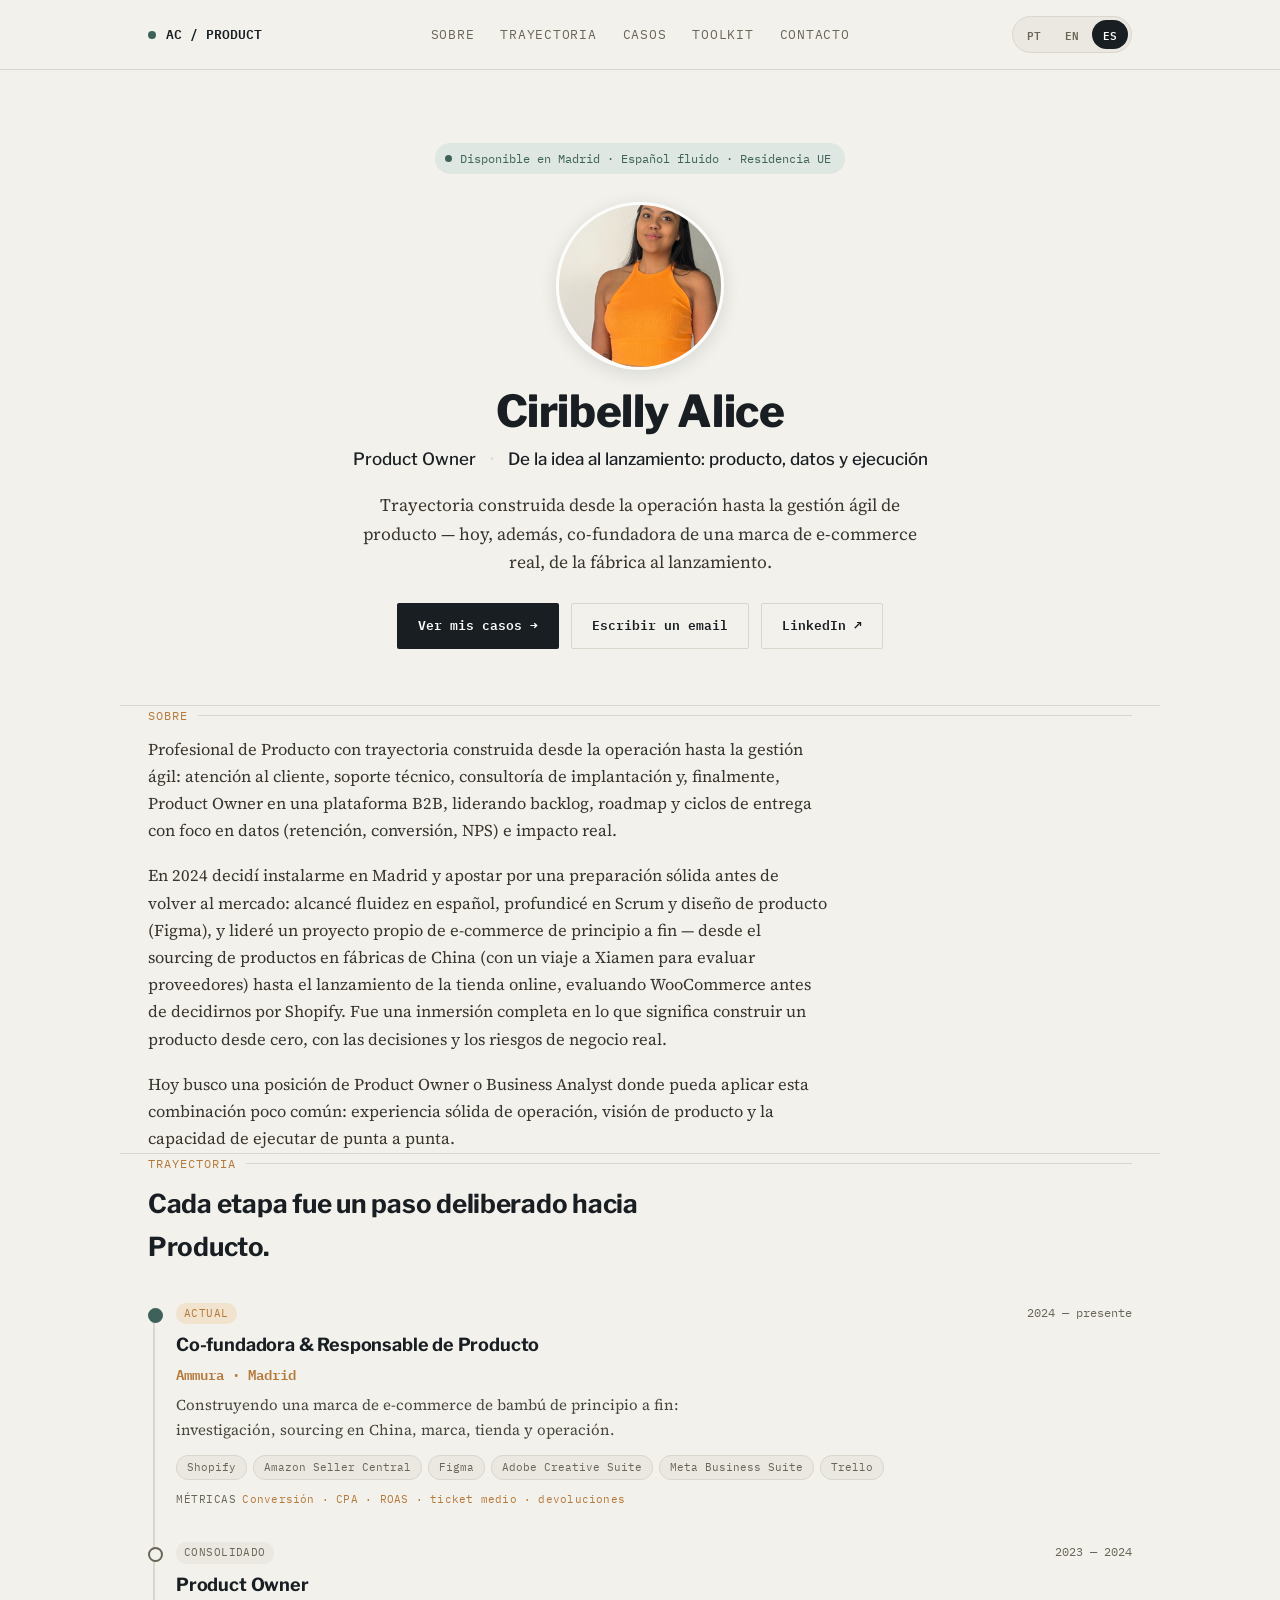
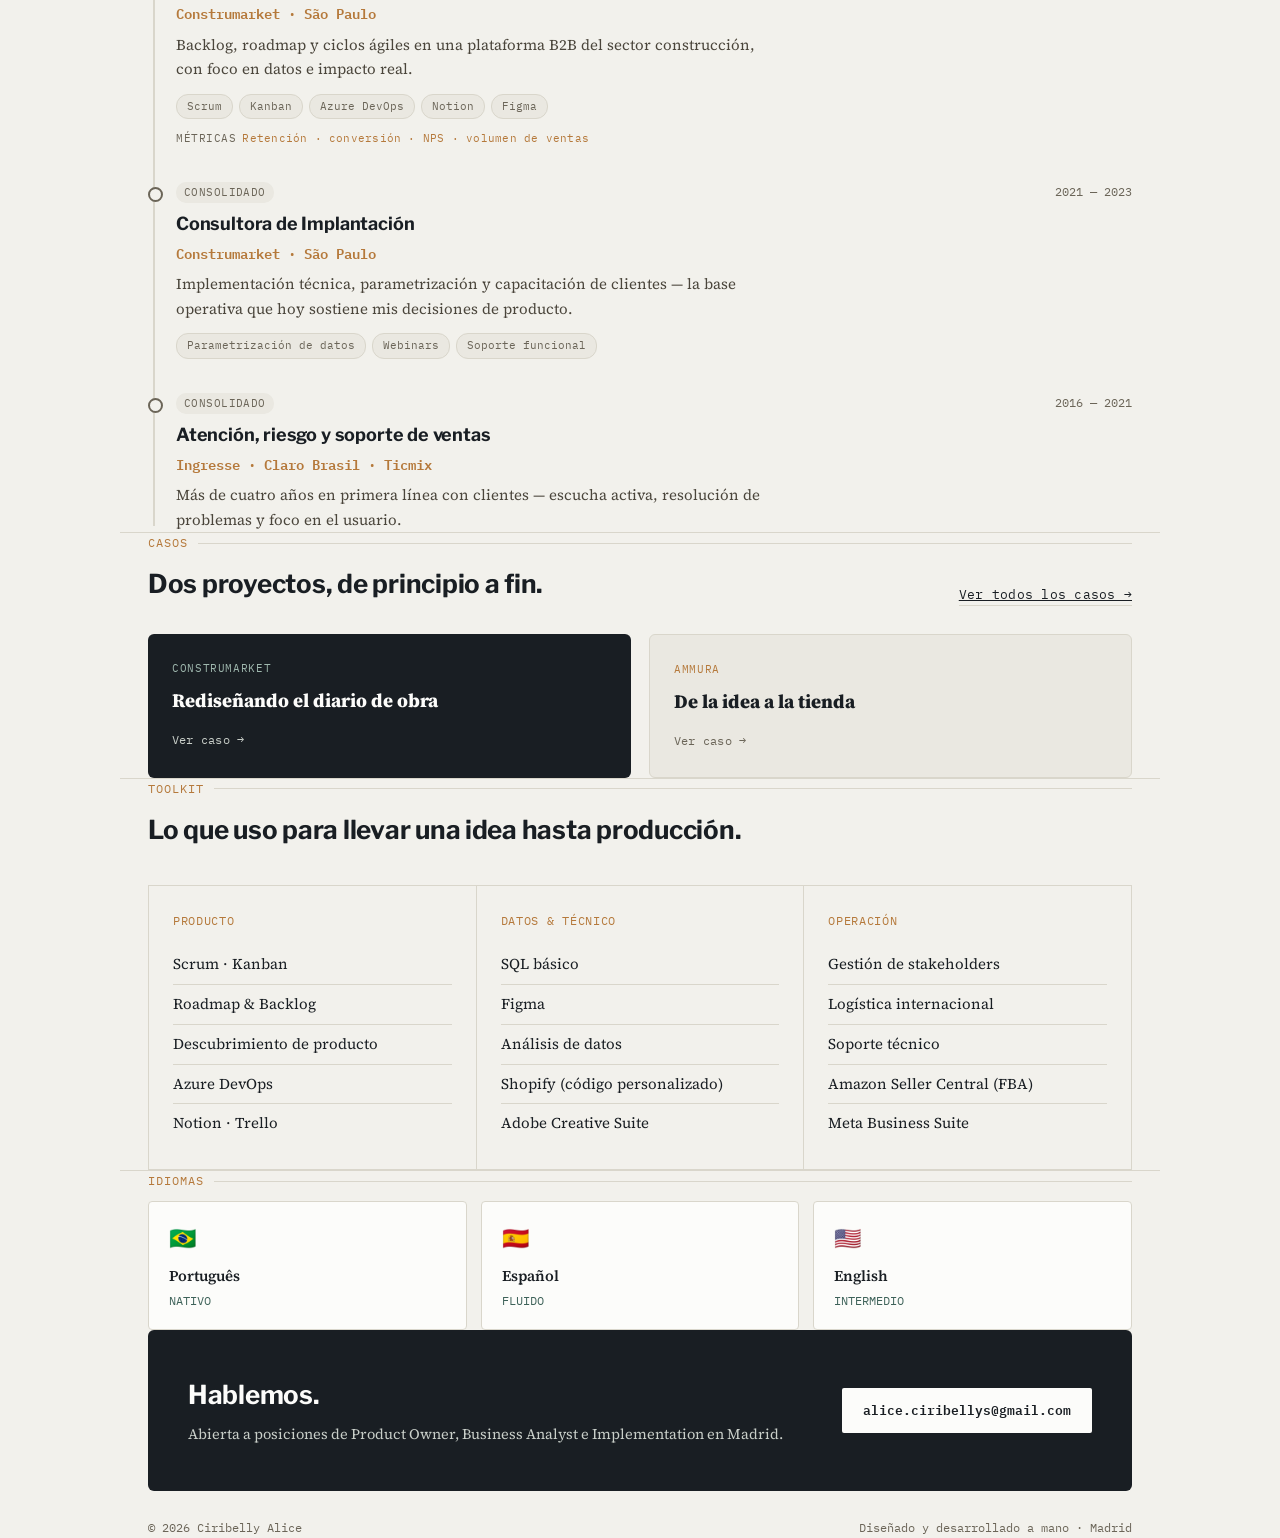
==== commit df061ce9: "Add files via upload" ====
--- a/index.html
+++ b/index.html
@@ -94,7 +94,7 @@
   }
 
   /* ===== HERO ===== */
-  .hero{padding:72px 0 56px;}
+  .hero{padding:72px 0 56px; text-align:center;}
   .status-bar{
     display:inline-flex; align-items:center; gap:8px;
     font-family:'IBM Plex Mono'; font-size:12px; color:var(--accent);
@@ -110,20 +110,19 @@
     70%{box-shadow:0 0 0 8px rgba(62,98,89,0);}
     100%{box-shadow:0 0 0 0 rgba(62,98,89,0);}
   }
-  .hero-grid{display:grid; grid-template-columns:auto 1fr; gap:36px; align-items:center;}
-  @media (max-width:640px){ .hero-grid{grid-template-columns:1fr; text-align:left;} }
+  .hero-grid{display:flex; flex-direction:column; align-items:center; text-align:center; gap:18px;}
   .avatar{
-    width:118px; height:118px; border-radius:50%; object-fit:cover;
+    width:168px; height:168px; border-radius:50%; object-fit:cover; object-position:center 12%;
     border:3px solid var(--white); box-shadow:0 4px 18px rgba(25,30,35,0.12);
   }
   .hero h1{font-size:44px; font-weight:800; line-height:1.05; margin-bottom:10px;}
   @media (max-width:640px){ .hero h1{font-size:34px;} }
   .hero .role{
-    font-family:'IBM Plex Mono'; font-size:14.5px; color:var(--muted); margin-bottom:18px;
-  }
-  .hero .role .sep{color:var(--line); margin:0 8px;}
-  .hero p.lede{max-width:560px; font-size:17.5px; color:#3a352c; margin-bottom:26px;}
-  .cta-row{display:flex; gap:12px; flex-wrap:wrap;}
+    font-family:'Libre Franklin'; font-size:17px; font-weight:500; color:var(--ink); margin-bottom:18px;
+  }
+  .hero .role .sep{color:var(--line); margin:0 10px;}
+  .hero p.lede{max-width:560px; font-size:17.5px; color:#3a352c; margin:0 auto 26px; text-align:center;}
+  .cta-row{display:flex; gap:12px; flex-wrap:wrap; justify-content:center;}
   .btn{
     font-family:'IBM Plex Mono'; font-size:13px; font-weight:600;
     padding:11px 20px; border-radius:2px; text-decoration:none;
